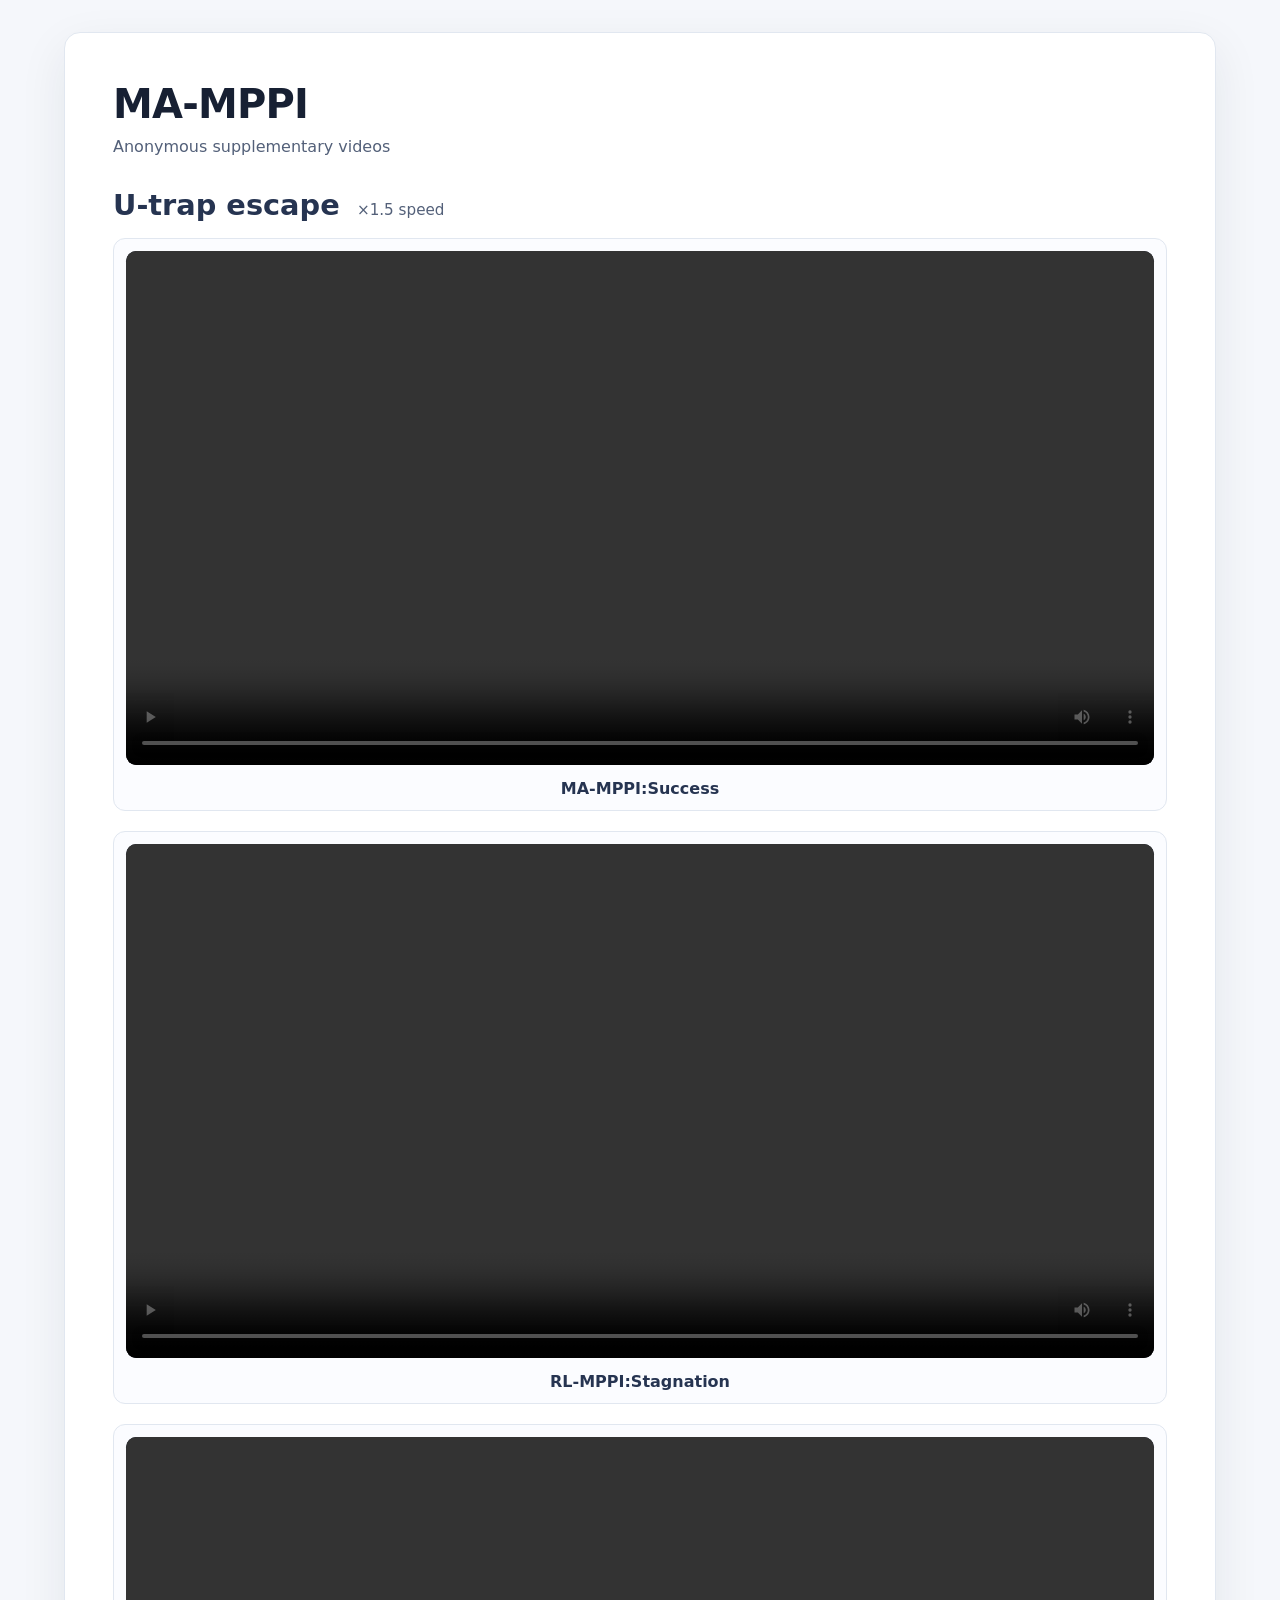
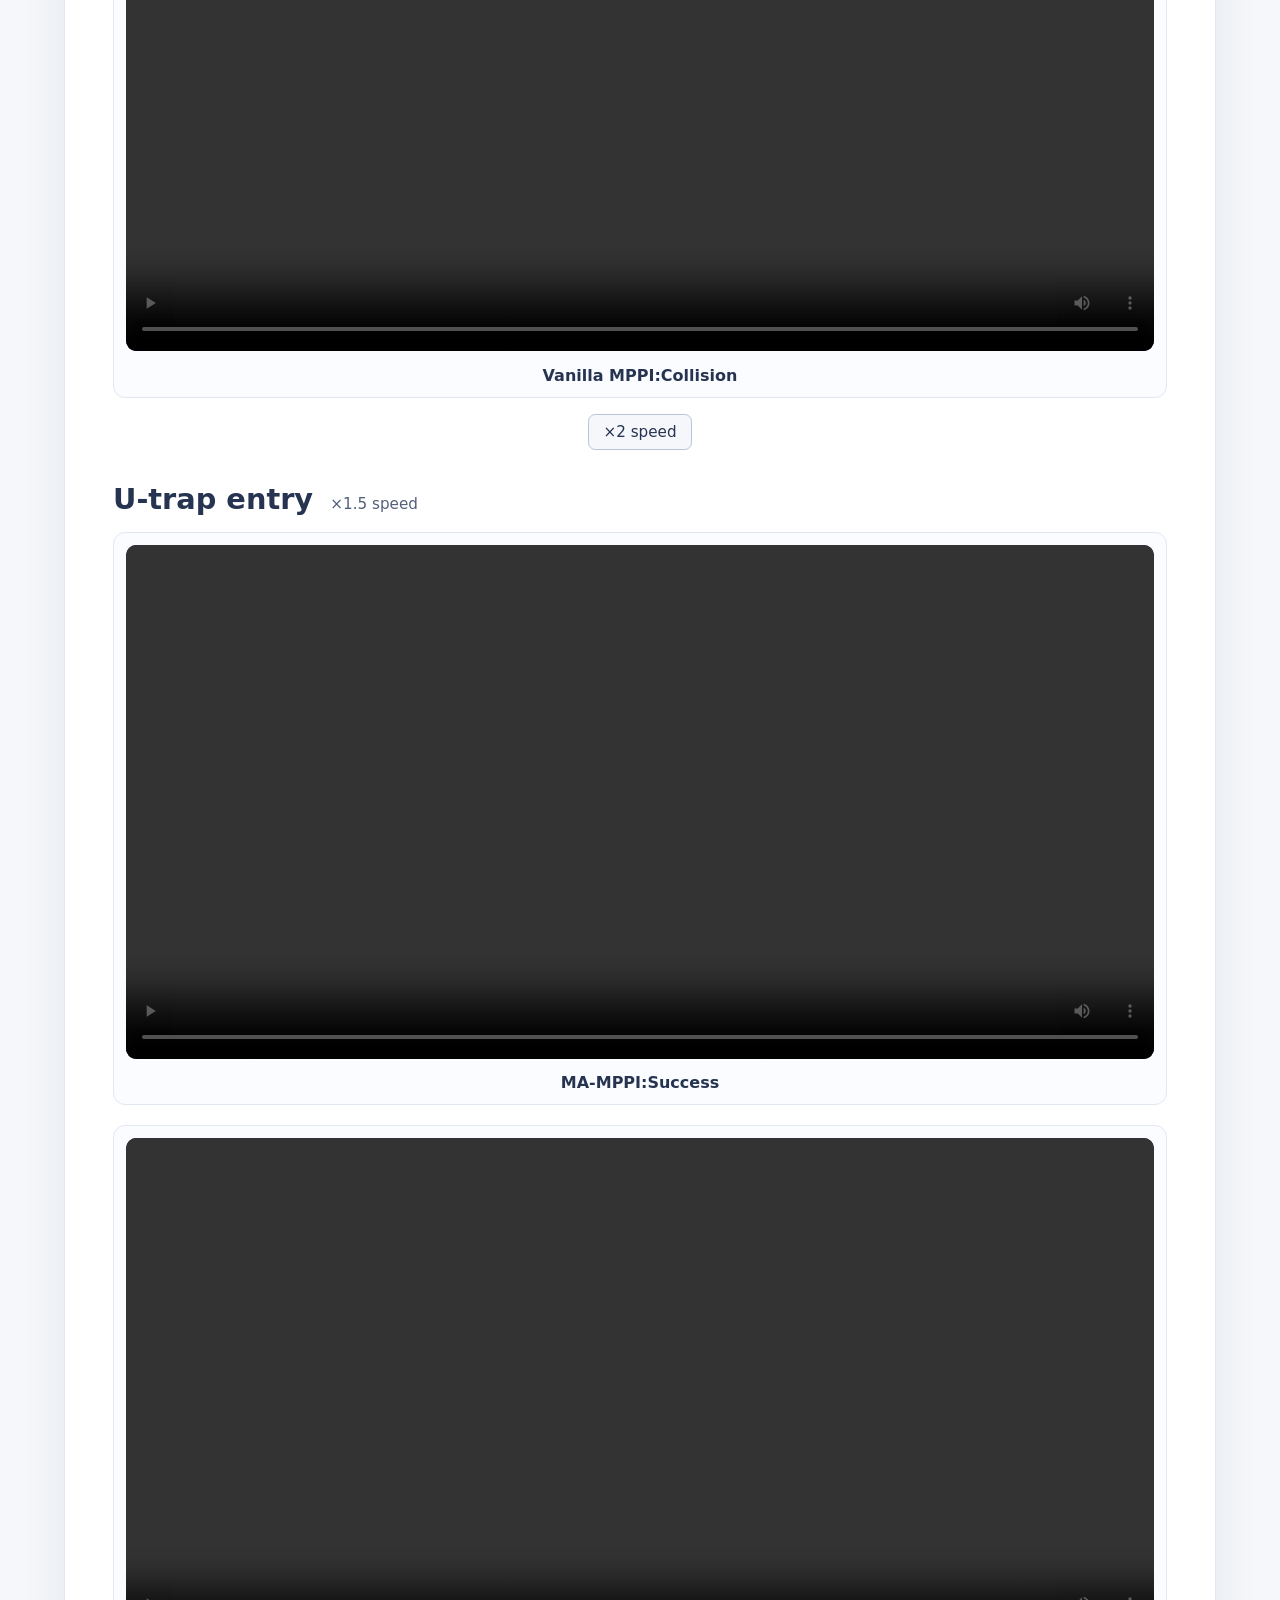
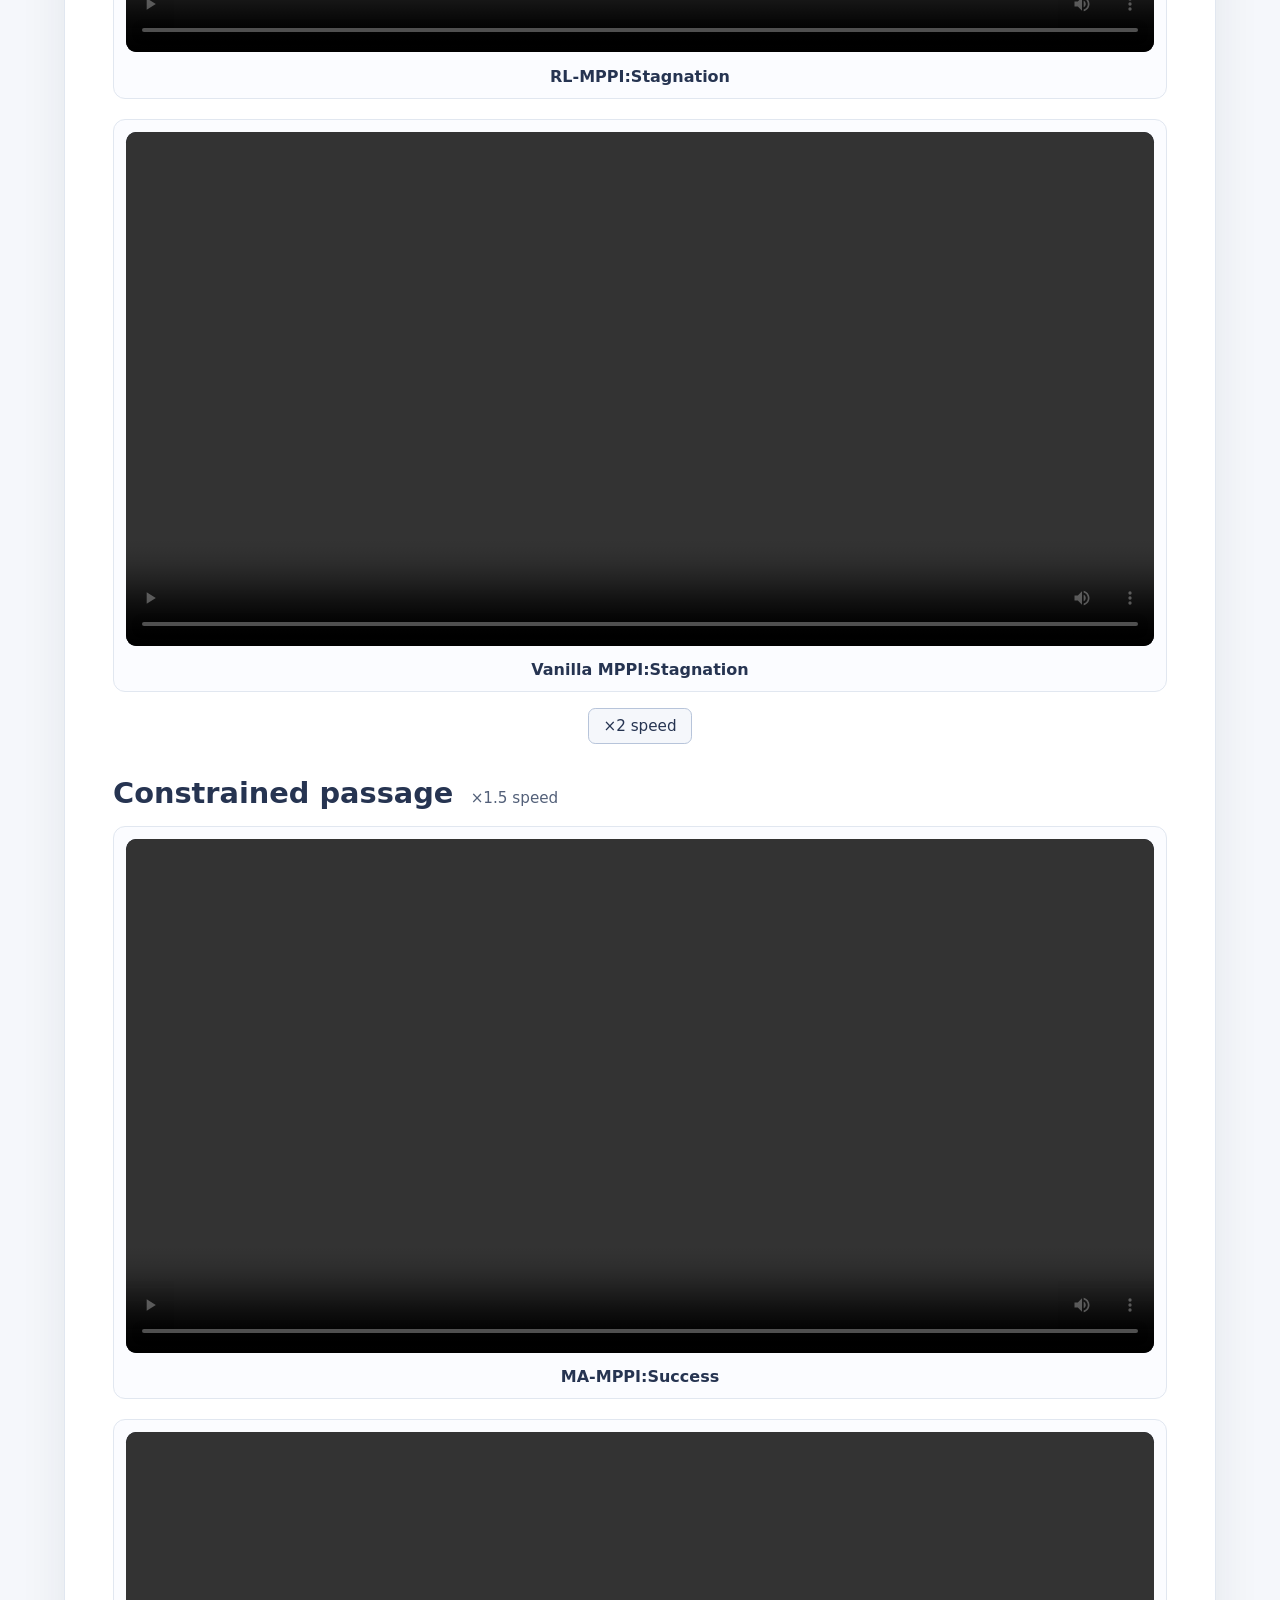
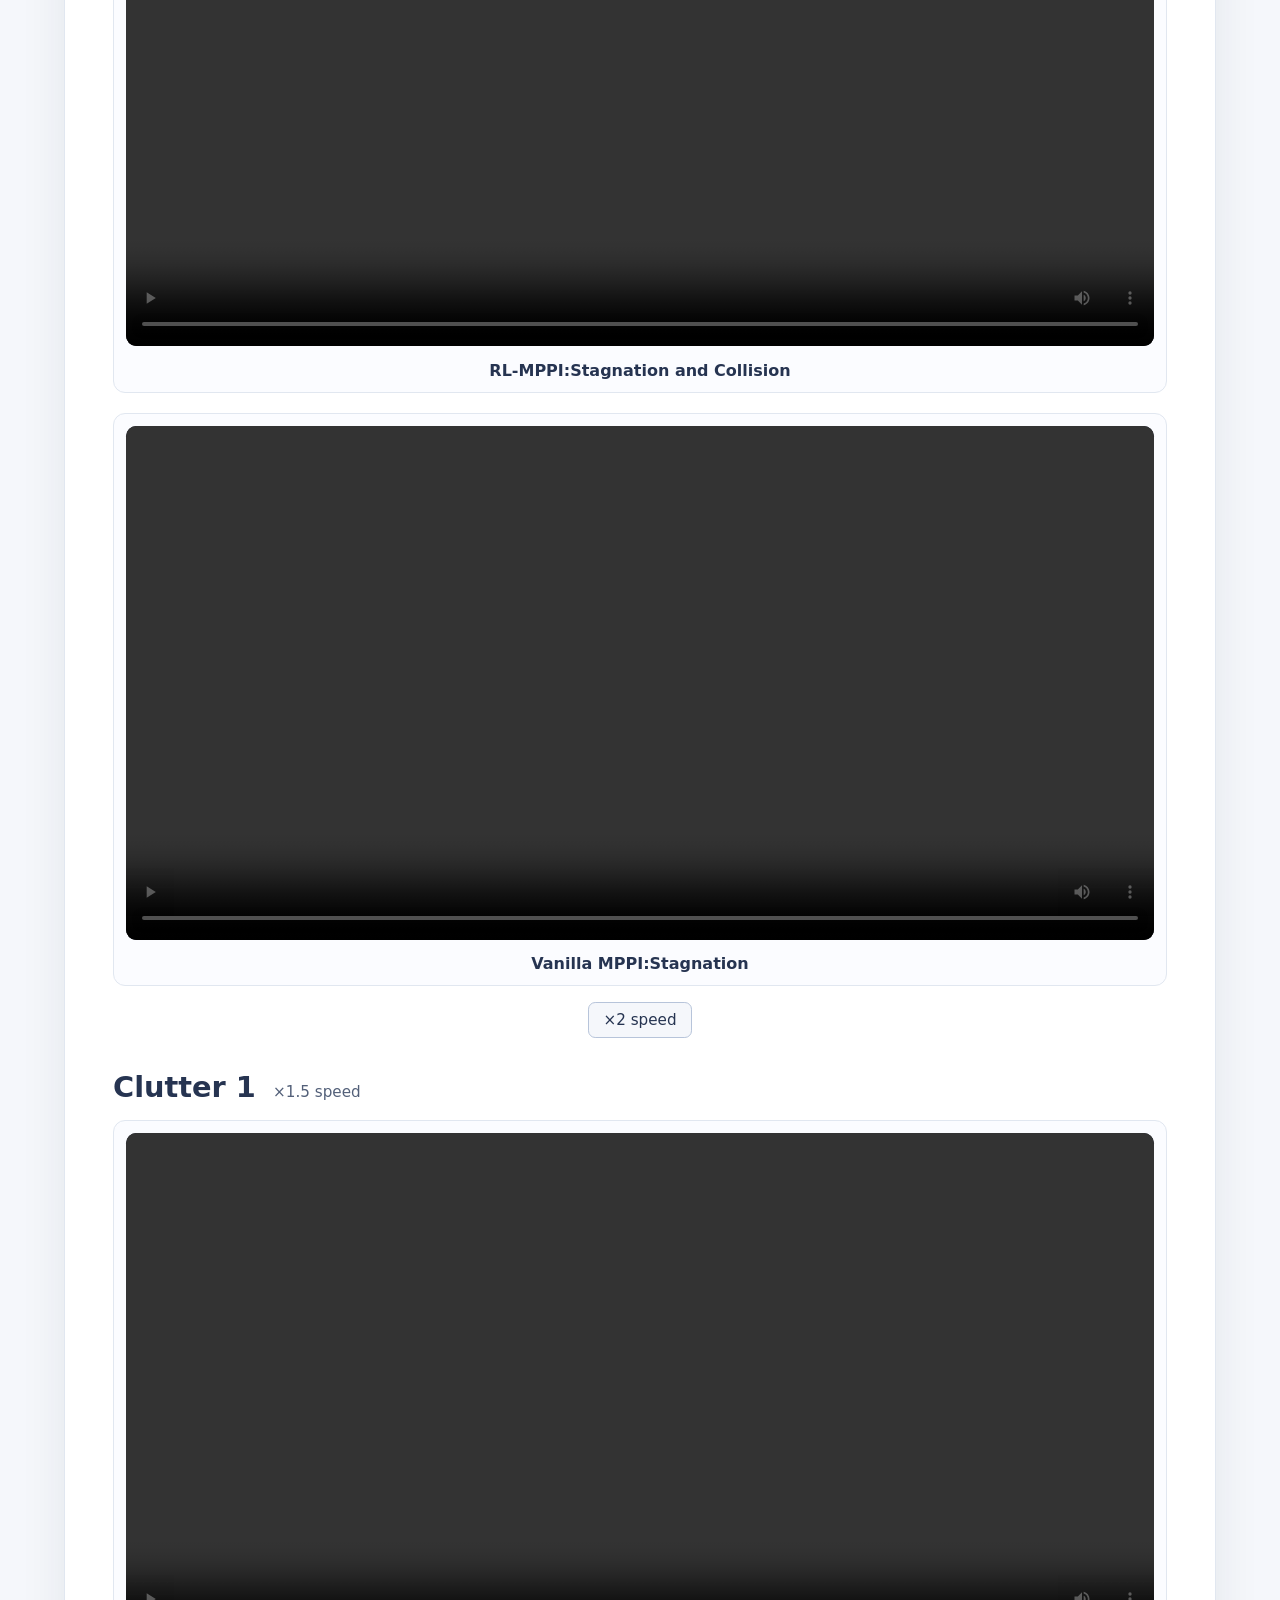
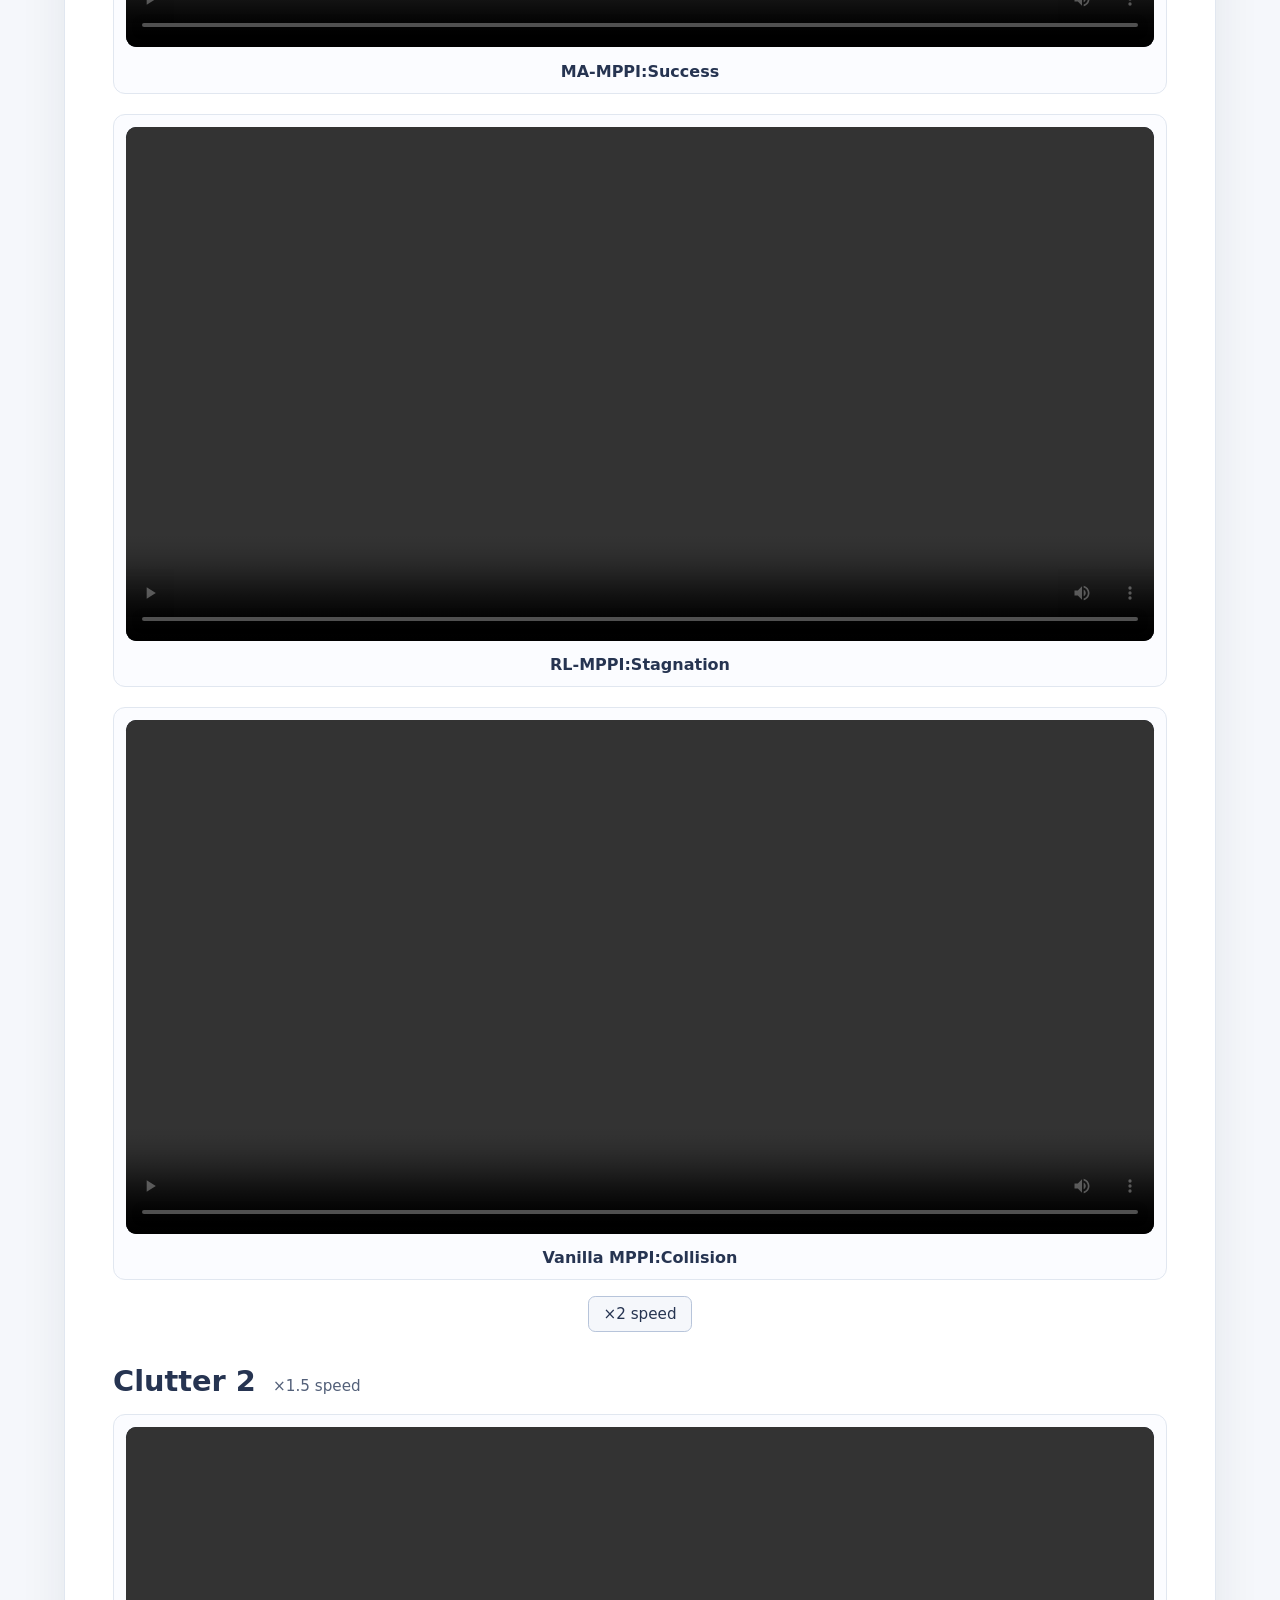
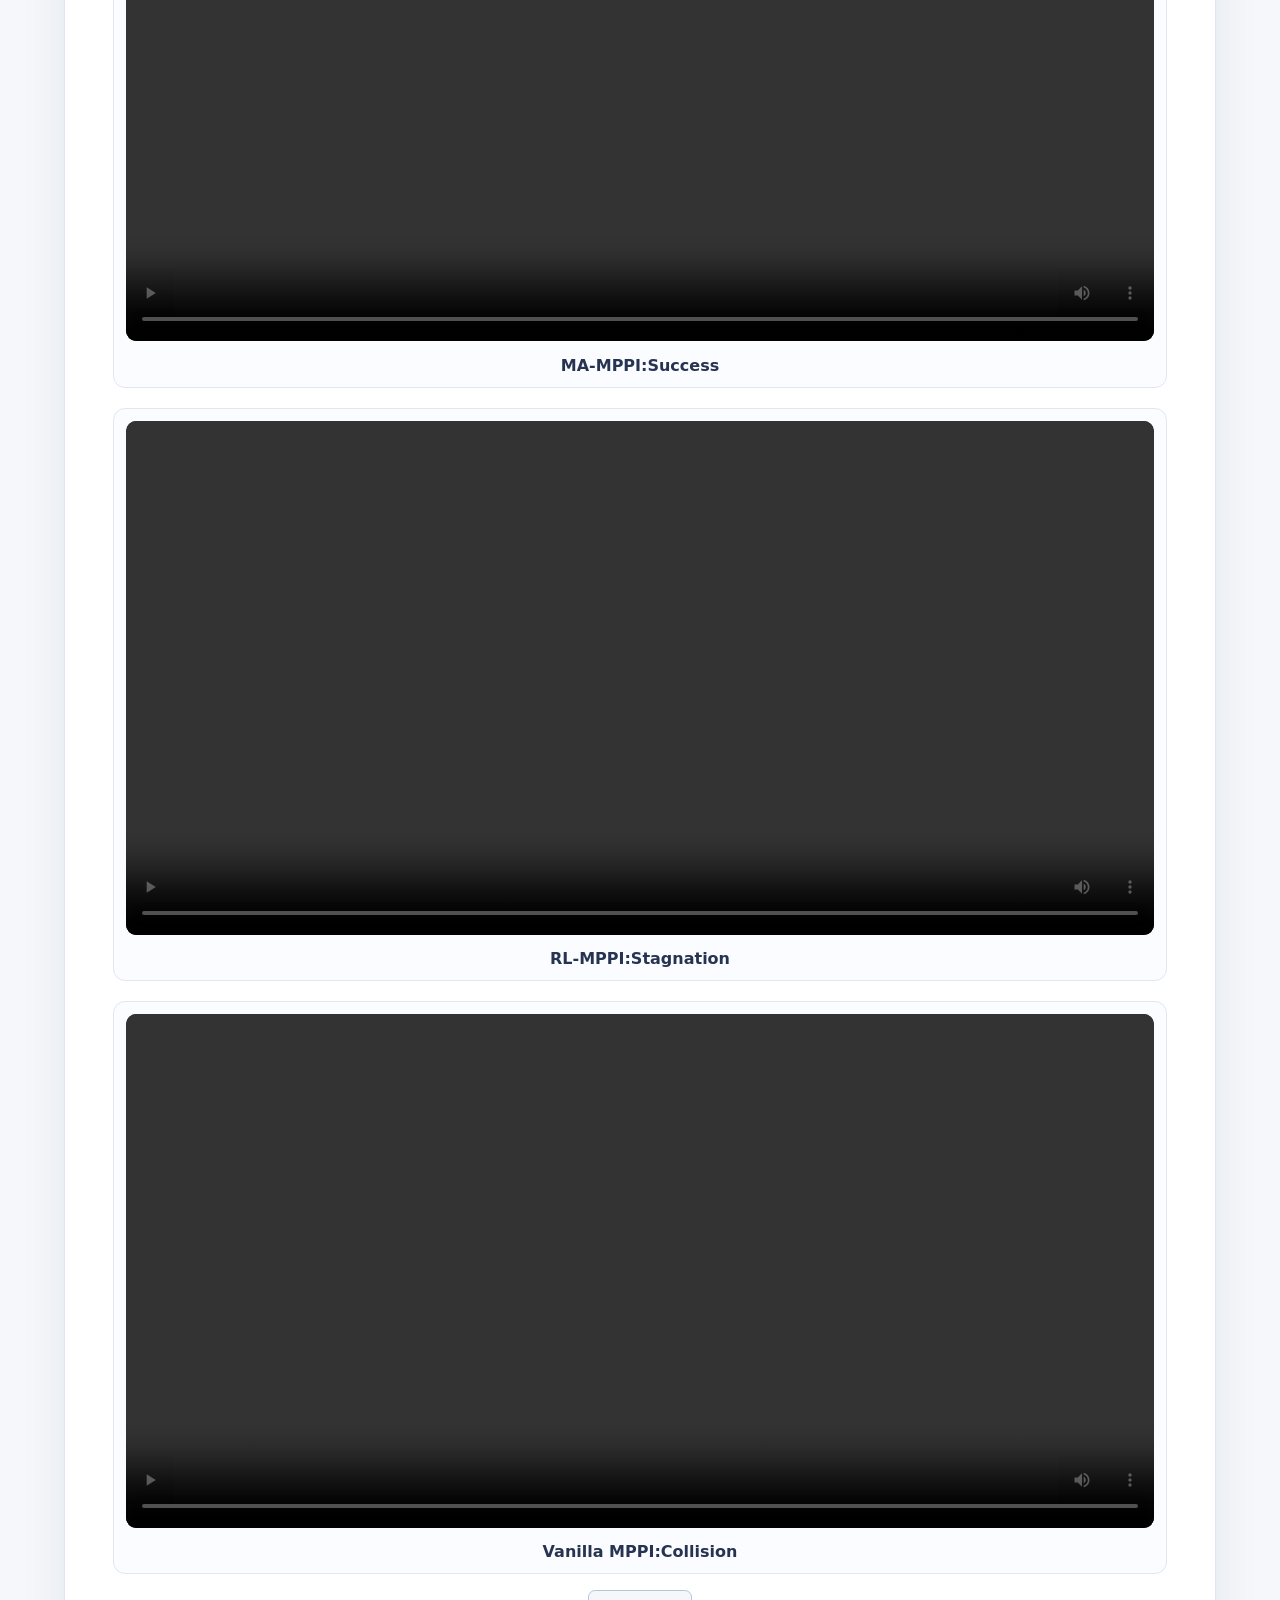
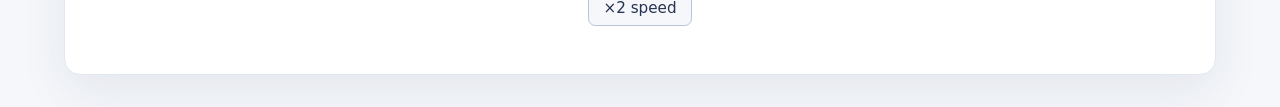
==== index.html @ 43ab1a3a "Update index.html" ====
<!doctype html>
<html lang="en">
<head>
  <meta charset="utf-8">
  <meta name="viewport" content="width=device-width, initial-scale=1">
  <meta name="referrer" content="no-referrer">
  <meta name="robots" content="noindex, nofollow, noarchive">
  <meta name="description" content="supplementary video for MA-MPPI.">
  <title>MA-MPPI: Myopia-Aware MPPI with Adaptive Learned Behavior</title>
  <style>
    :root {
      color-scheme: light;
      font-family: system-ui, -apple-system, BlinkMacSystemFont, "Segoe UI", sans-serif;
      background: #f5f7fb;
      color: #172033;
    }

    body {
      margin: 0;
      min-height: 100vh;
      display: grid;
      place-items: center;
      padding: 2rem;
      box-sizing: border-box;
    }

    main {
      width: min(100%, 72rem);
      padding: clamp(1.25rem, 4vw, 3rem);
      box-sizing: border-box;
      background: #fff;
      border: 1px solid #e1e7f0;
      border-radius: 1rem;
      box-shadow: 0 1rem 3rem rgb(23 32 51 / 8%);
    }

    h1 {
      margin: 0;
      font-size: clamp(1.75rem, 4vw, 2.5rem);
      letter-spacing: -0.02em;
    }

    p {
      margin: 0.6rem 0 1.5rem;
      color: #536079;
    }

    .group {
      margin-top: 2rem;
    }

    .group h2 {
      margin: 0 0 1rem;
      font-size: 1.8rem;
      color: #263451;
    }

    .speed-note {
      margin-left: 0.45rem;
      font-size: 0.95rem;
      font-weight: 500;
      color: #536079;
      white-space: nowrap;
    }

    .videos {
      display: flex;
      flex-direction: column;
      gap: 1.25rem;
    }

    figure {
      margin: 0;
      padding: 0.75rem;
      border: 1px solid #e1e7f0;
      border-radius: 0.75rem;
      background: #fbfcff;
    }

    figcaption {
      margin: 0.9rem 0 0;
      color: #263451;
      font-weight: 600;
      text-align: center;
    }

    .speed-button {
      display: block;
      margin: 1rem auto 0;
      padding: 0.5rem 0.9rem;
      border: 1px solid #b7c4da;
      border-radius: 0.45rem;
      background: #f5f7fb;
      color: #263451;
      font: inherit;
      font-size: 0.95rem;
      cursor: pointer;
    }

    .speed-button:hover,
    .speed-button:focus-visible {
      background: #e8eef8;
    }

    video {
      display: block;
      width: 100%;
      height: auto;
      background: #0b1020;
      border-radius: 0.65rem;
    }
  </style>
</head>
<body>
  <main>
    <h1>MA-MPPI</h1>
    <p>Anonymous supplementary videos</p>

    <section class="group" aria-labelledby="utrap-escape-title">
      <h2 id="utrap-escape-title">U-trap escape <span class="speed-note">×1.5 speed</span></h2>
      <div class="videos">
        <figure>
          <video controls preload="metadata">
            <source src="HUIMA.mp4" type="video/mp4">
            Your browser does not support video playback.
          </video>
          <figcaption>MA-MPPI:Success</figcaption>
        </figure>
        <figure>
          <video controls preload="metadata">
            <source src="HUIRL.mp4" type="video/mp4">
            Your browser does not support video playback.
          </video>
          <figcaption>RL-MPPI:Stagnation</figcaption>
        </figure>
        <figure>
          <video controls preload="metadata">
            <source src="HUIVA.mp4" type="video/mp4">
            Your browser does not support video playback.
          </video>
          <figcaption>Vanilla MPPI:Collision</figcaption>
        </figure>
      </div>
      <button class="speed-button" type="button" data-rate="2">×2 speed</button>
    </section>

    <section class="group" aria-labelledby="utrap-entry-title">
      <h2 id="utrap-entry-title">U-trap entry <span class="speed-note">×1.5 speed</span></h2>
      <div class="videos">
        <figure>
          <video controls preload="metadata">
            <source src="HUOMA.mp4" type="video/mp4">
            Your browser does not support video playback.
          </video>
          <figcaption>MA-MPPI:Success</figcaption>
        </figure>
        <figure>
          <video controls preload="metadata">
            <source src="HUORL.mp4" type="video/mp4">
            Your browser does not support video playback.
          </video>
          <figcaption>RL-MPPI:Stagnation</figcaption>
        </figure>
        <figure>
          <video controls preload="metadata">
            <source src="HUOVA.mp4" type="video/mp4">
            Your browser does not support video playback.
          </video>
          <figcaption>Vanilla MPPI:Stagnation</figcaption>
        </figure>
      </div>
      <button class="speed-button" type="button" data-rate="2">×2 speed</button>
    </section>

    <section class="group" aria-labelledby="passage-title">
      <h2 id="passage-title">Constrained passage <span class="speed-note">×1.5 speed</span></h2>
      <div class="videos">
        <figure>
          <video controls preload="metadata">
            <source src="HPMA.mp4" type="video/mp4">
            Your browser does not support video playback.
          </video>
          <figcaption>MA-MPPI:Success</figcaption>
        </figure>
        <figure>
          <video controls preload="metadata">
            <source src="HPRL.mp4" type="video/mp4">
            Your browser does not support video playback.
          </video>
          <figcaption>RL-MPPI:Stagnation and Collision</figcaption>
        </figure>
        <figure>
          <video controls preload="metadata">
            <source src="HPVA.mp4" type="video/mp4">
            Your browser does not support video playback.
          </video>
          <figcaption>Vanilla MPPI:Stagnation</figcaption>
        </figure>
      </div>
      <button class="speed-button" type="button" data-rate="2">×2 speed</button>
    </section>

    <section class="group" aria-labelledby="clutter1-title">
      <h2 id="clutter1-title">Clutter 1 <span class="speed-note">×1.5 speed</span></h2>
      <div class="videos">
        <figure>
          <video controls preload="metadata">
            <source src="video_1.mp4" type="video/mp4">
            Your browser does not support video playback.
          </video>
          <figcaption>MA-MPPI:Success</figcaption>
        </figure>
        <figure>
          <video controls preload="metadata">
            <source src="video_2.mp4" type="video/mp4">
            Your browser does not support video playback.
          </video>
          <figcaption>RL-MPPI:Stagnation</figcaption>
        </figure>
        <figure>
          <video controls preload="metadata">
            <source src="video_3.mp4" type="video/mp4">
            Your browser does not support video playback.
          </video>
          <figcaption>Vanilla MPPI:Collision</figcaption>
        </figure>
      </div>
      <button class="speed-button" type="button" data-rate="2">×2 speed</button>
    </section>

    <section class="group" aria-labelledby="clutter2-title">
      <h2 id="clutter2-title">Clutter 2 <span class="speed-note">×1.5 speed</span></h2>
      <div class="videos">
        <figure>
          <video controls preload="metadata">
            <source src="video_4.mp4" type="video/mp4">
            Your browser does not support video playback.
          </video>
          <figcaption>MA-MPPI:Success</figcaption>
        </figure>
        <figure>
          <video controls preload="metadata">
            <source src="video_5.mp4" type="video/mp4">
            Your browser does not support video playback.
          </video>
          <figcaption>RL-MPPI:Stagnation</figcaption>
        </figure>
        <figure>
          <video controls preload="metadata">
            <source src="video_6.mp4" type="video/mp4">
            Your browser does not support video playback.
          </video>
          <figcaption>Vanilla MPPI:Collision</figcaption>
        </figure>
      </div>
      <button class="speed-button" type="button" data-rate="2">×2 speed</button>
    </section>
  </main>
  <script>
    document.querySelectorAll('.speed-button').forEach((button) => {
      button.addEventListener('click', () => {
        const rate = Number(button.dataset.rate);
        const group = button.closest('.group');
        group.querySelectorAll('video').forEach((video) => {
          video.playbackRate = rate;
        });
      });
    });
  </script>
</body>
</html>
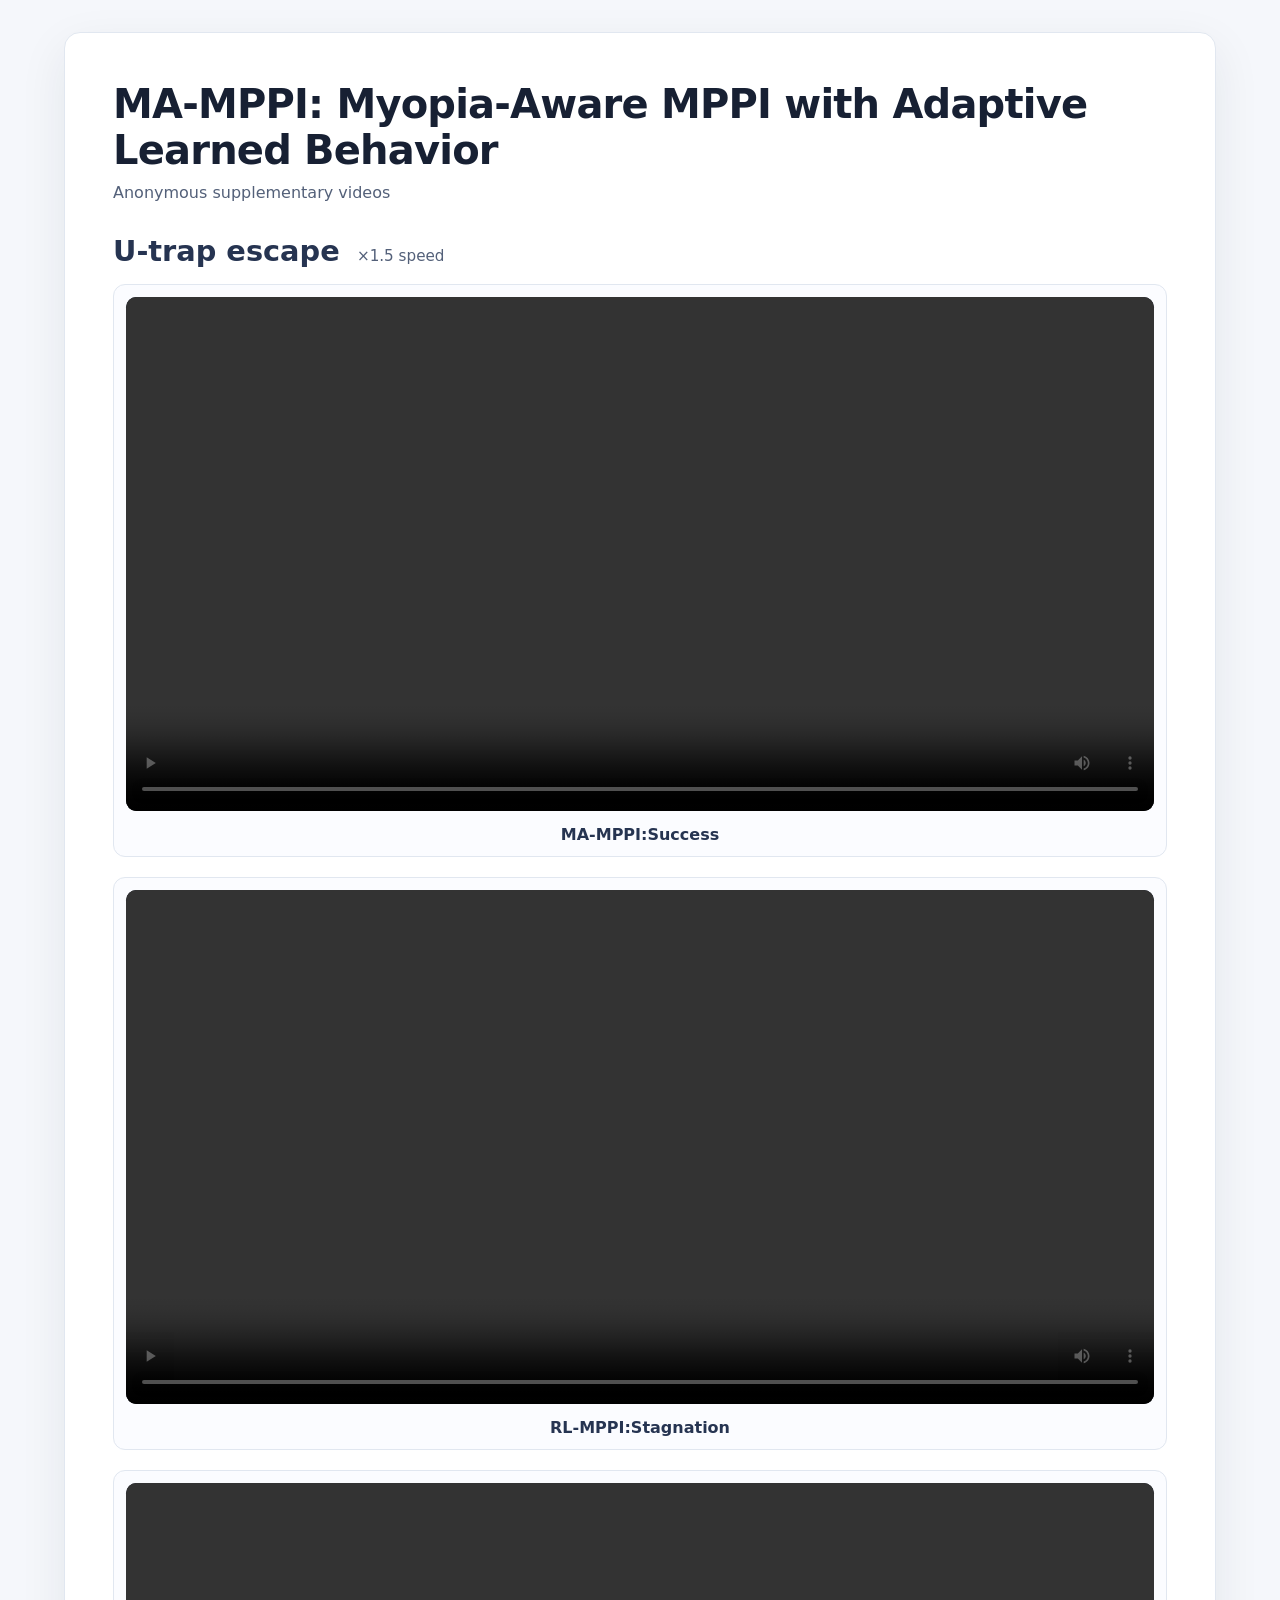
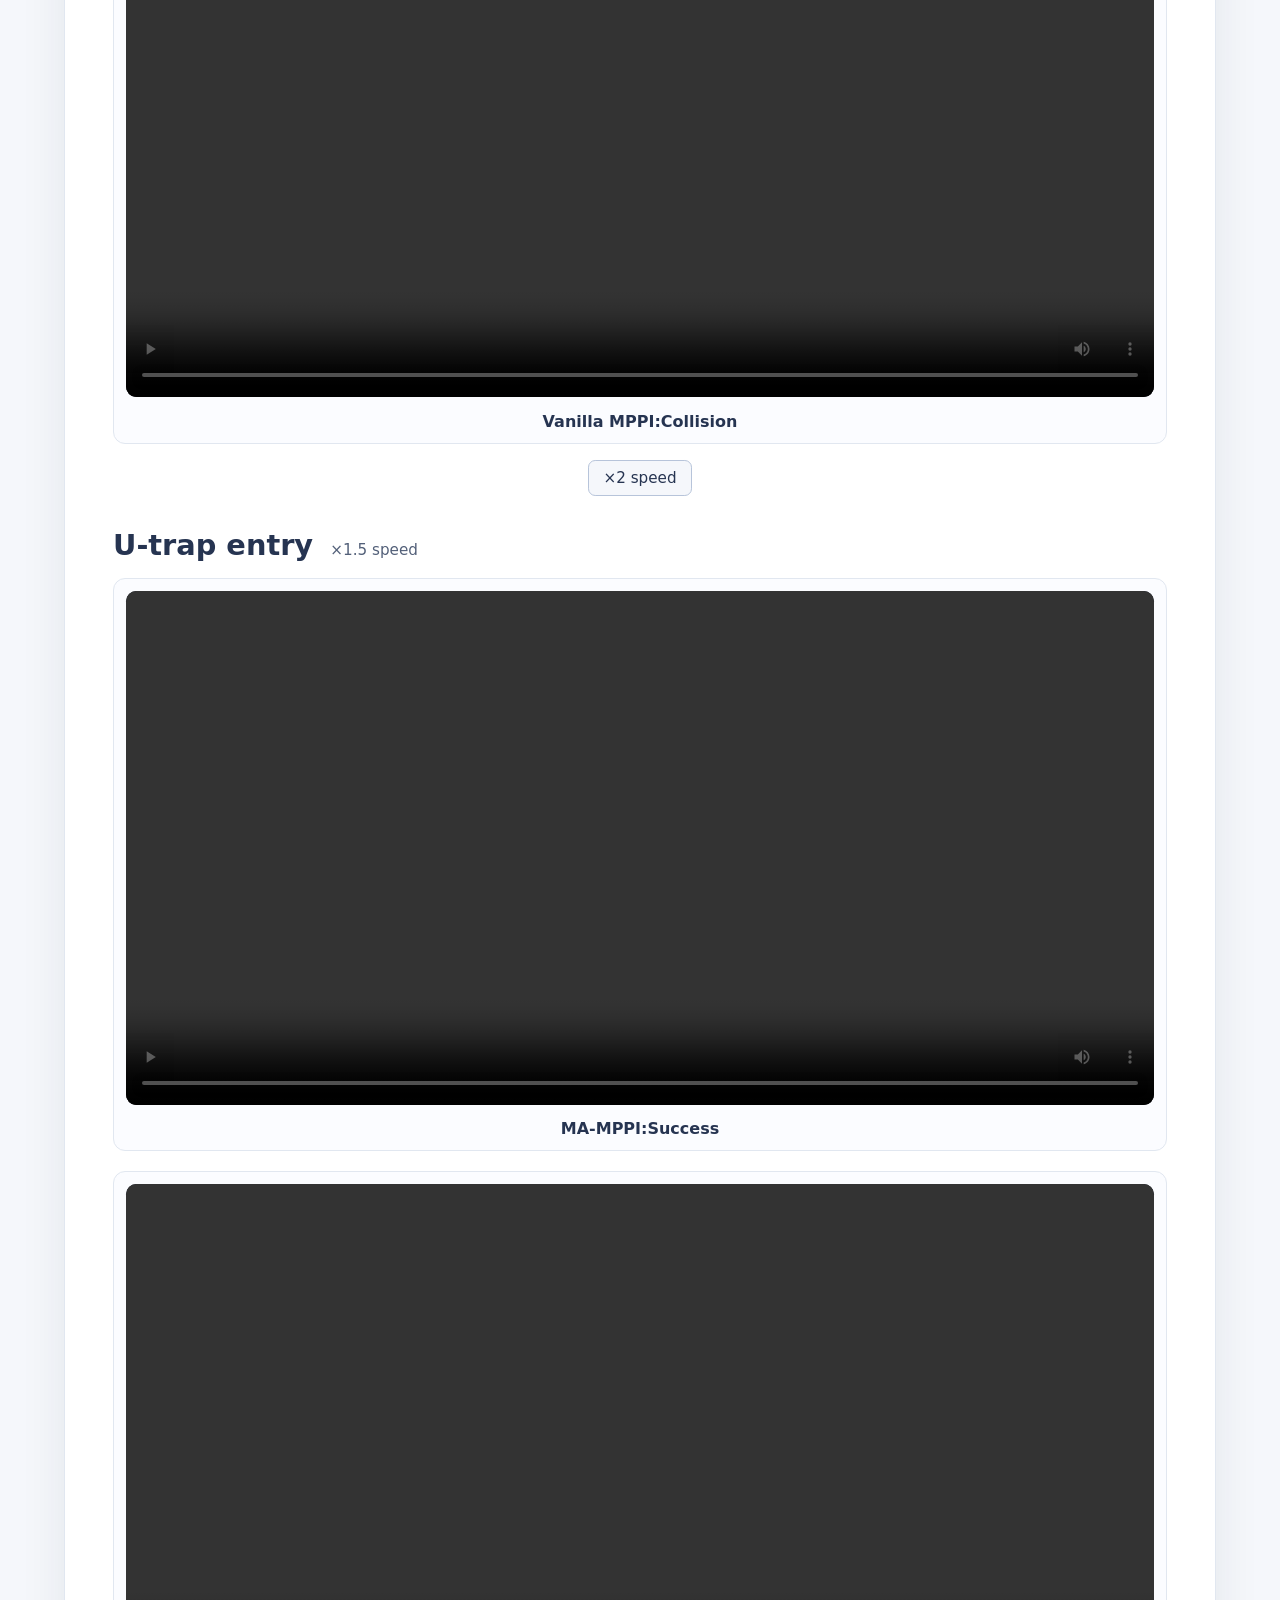
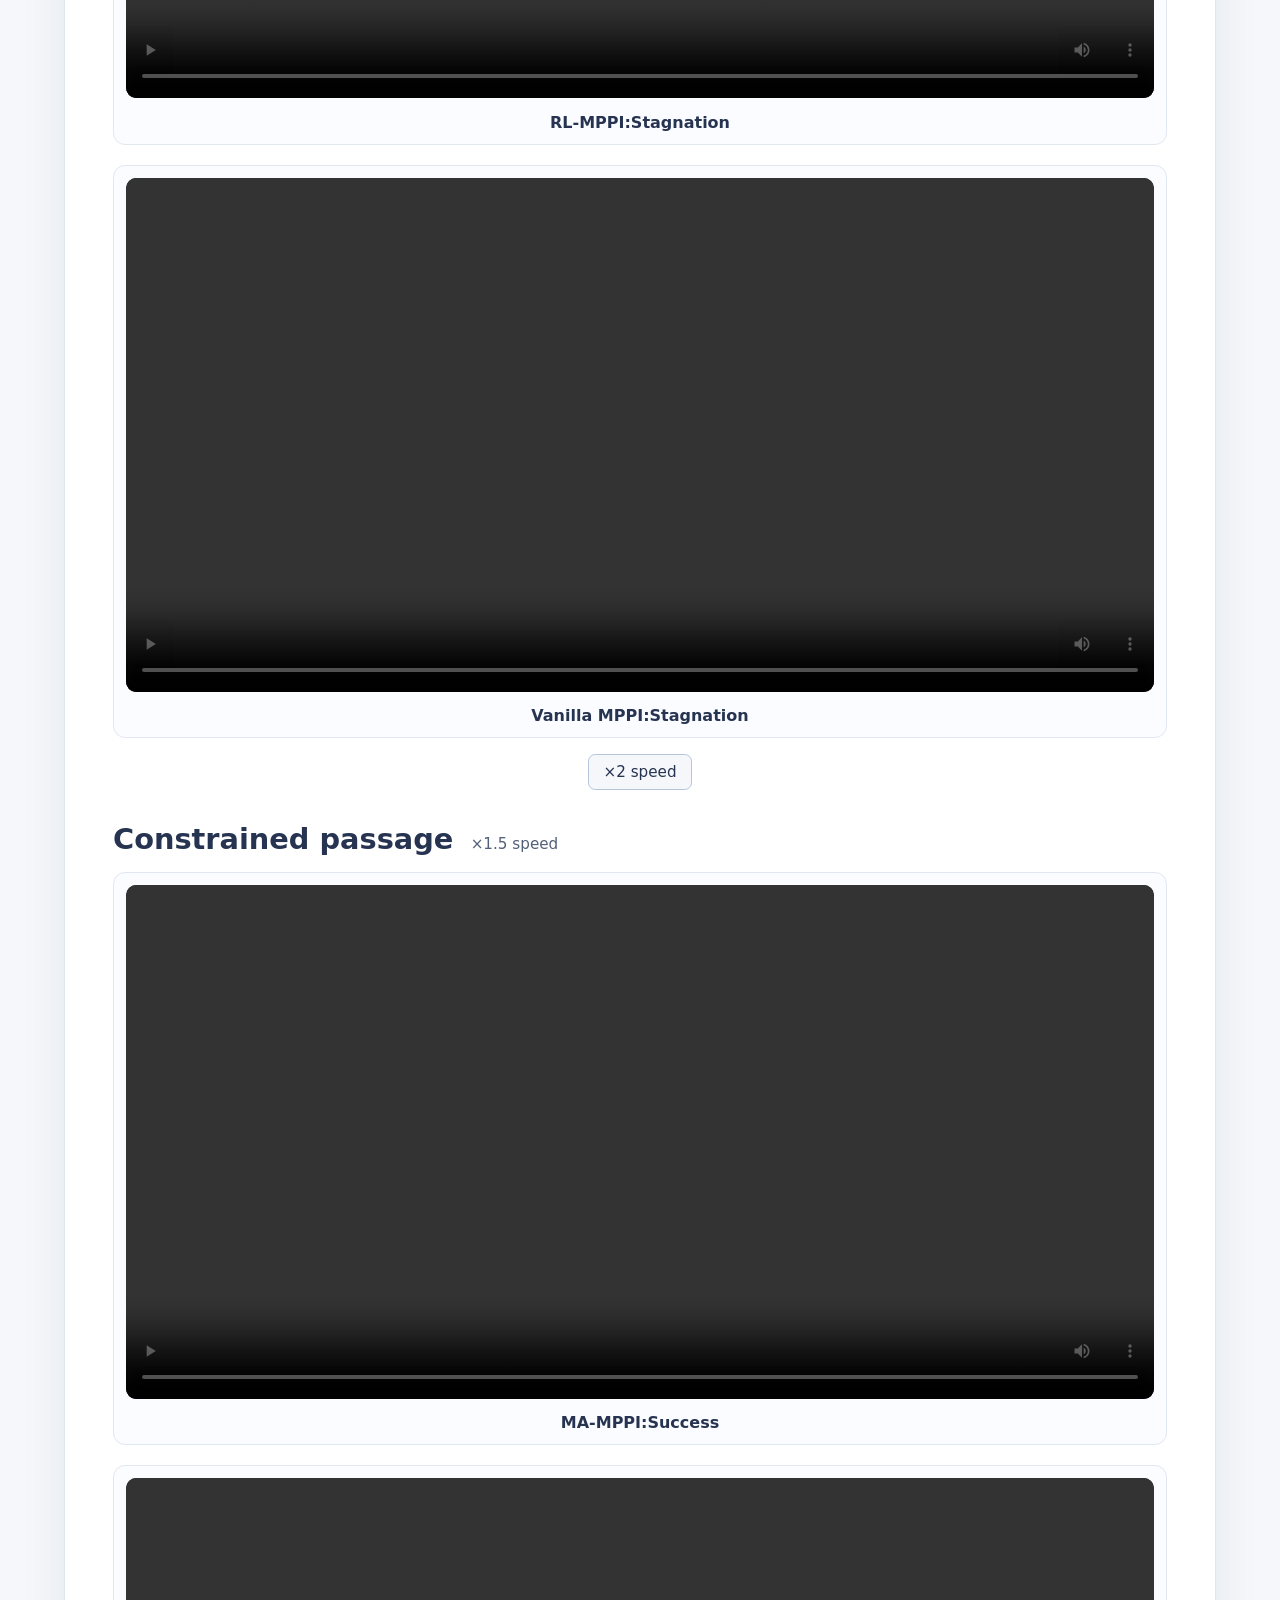
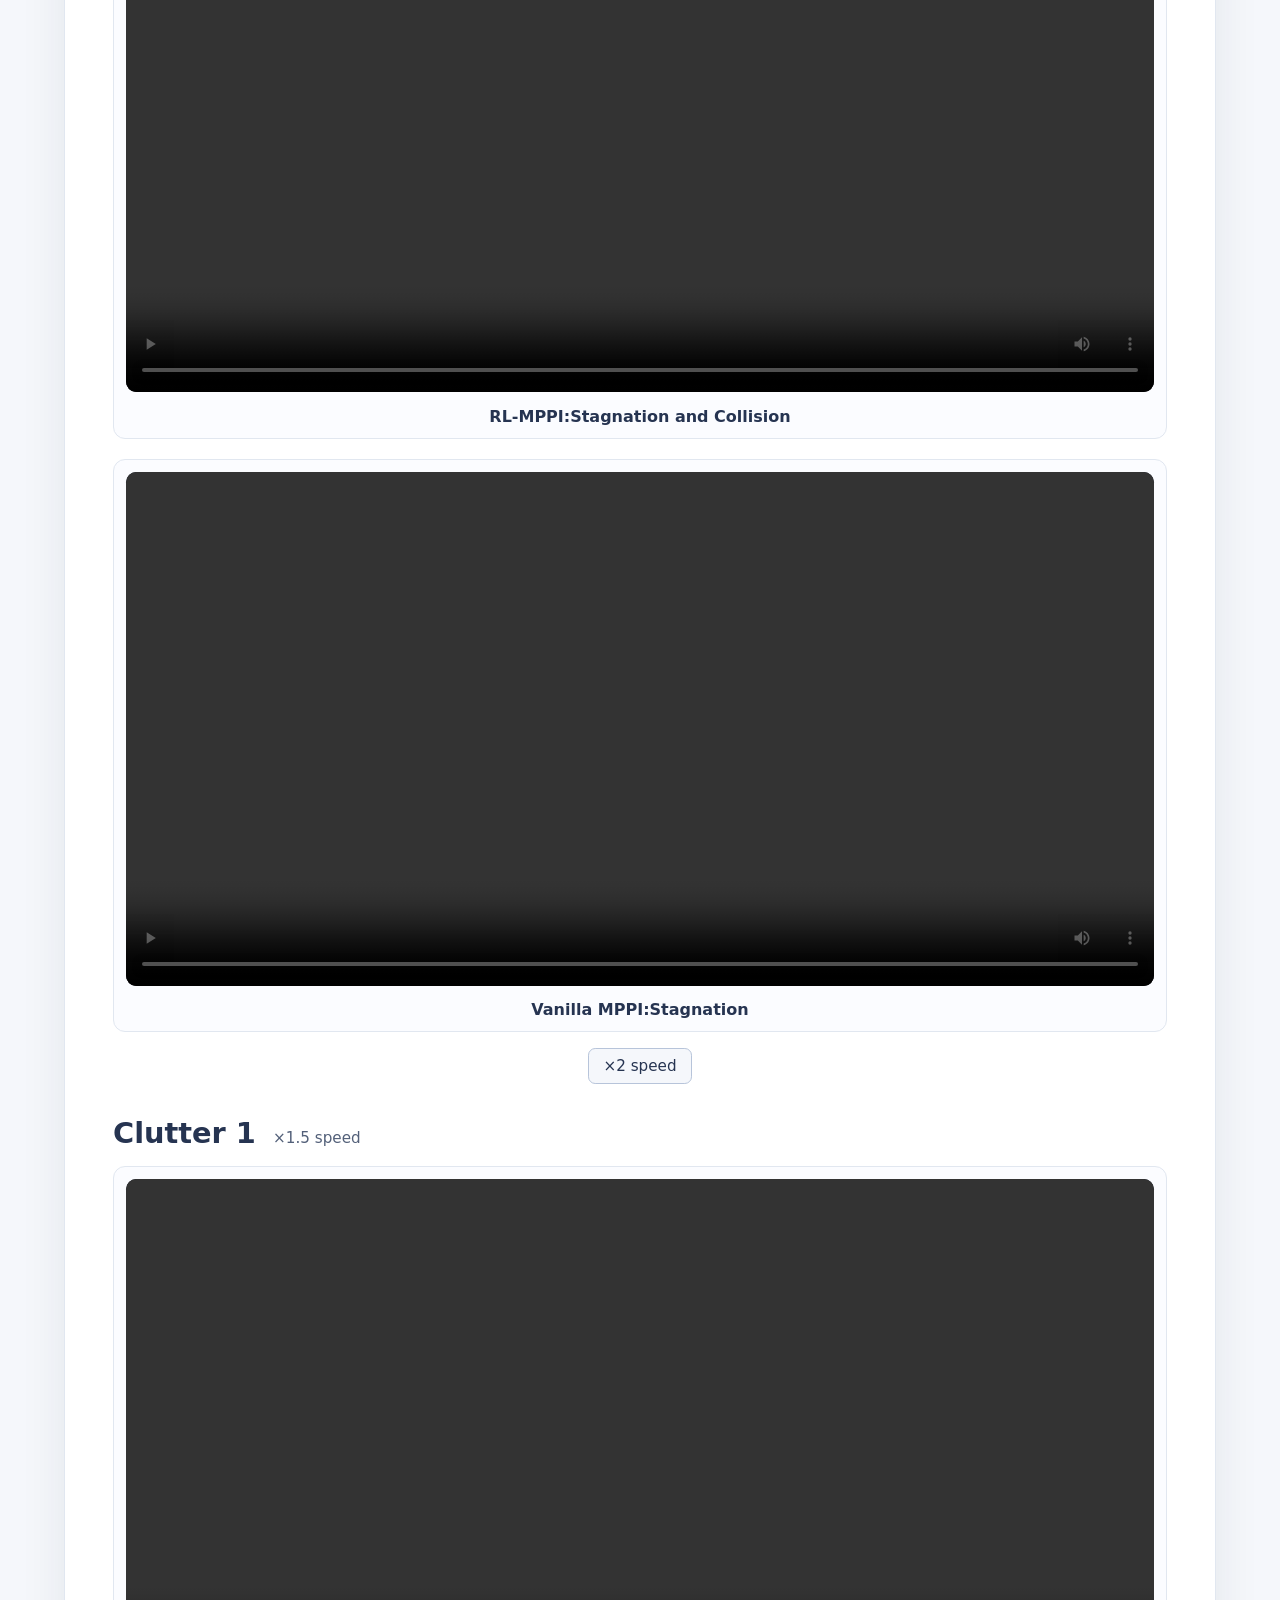
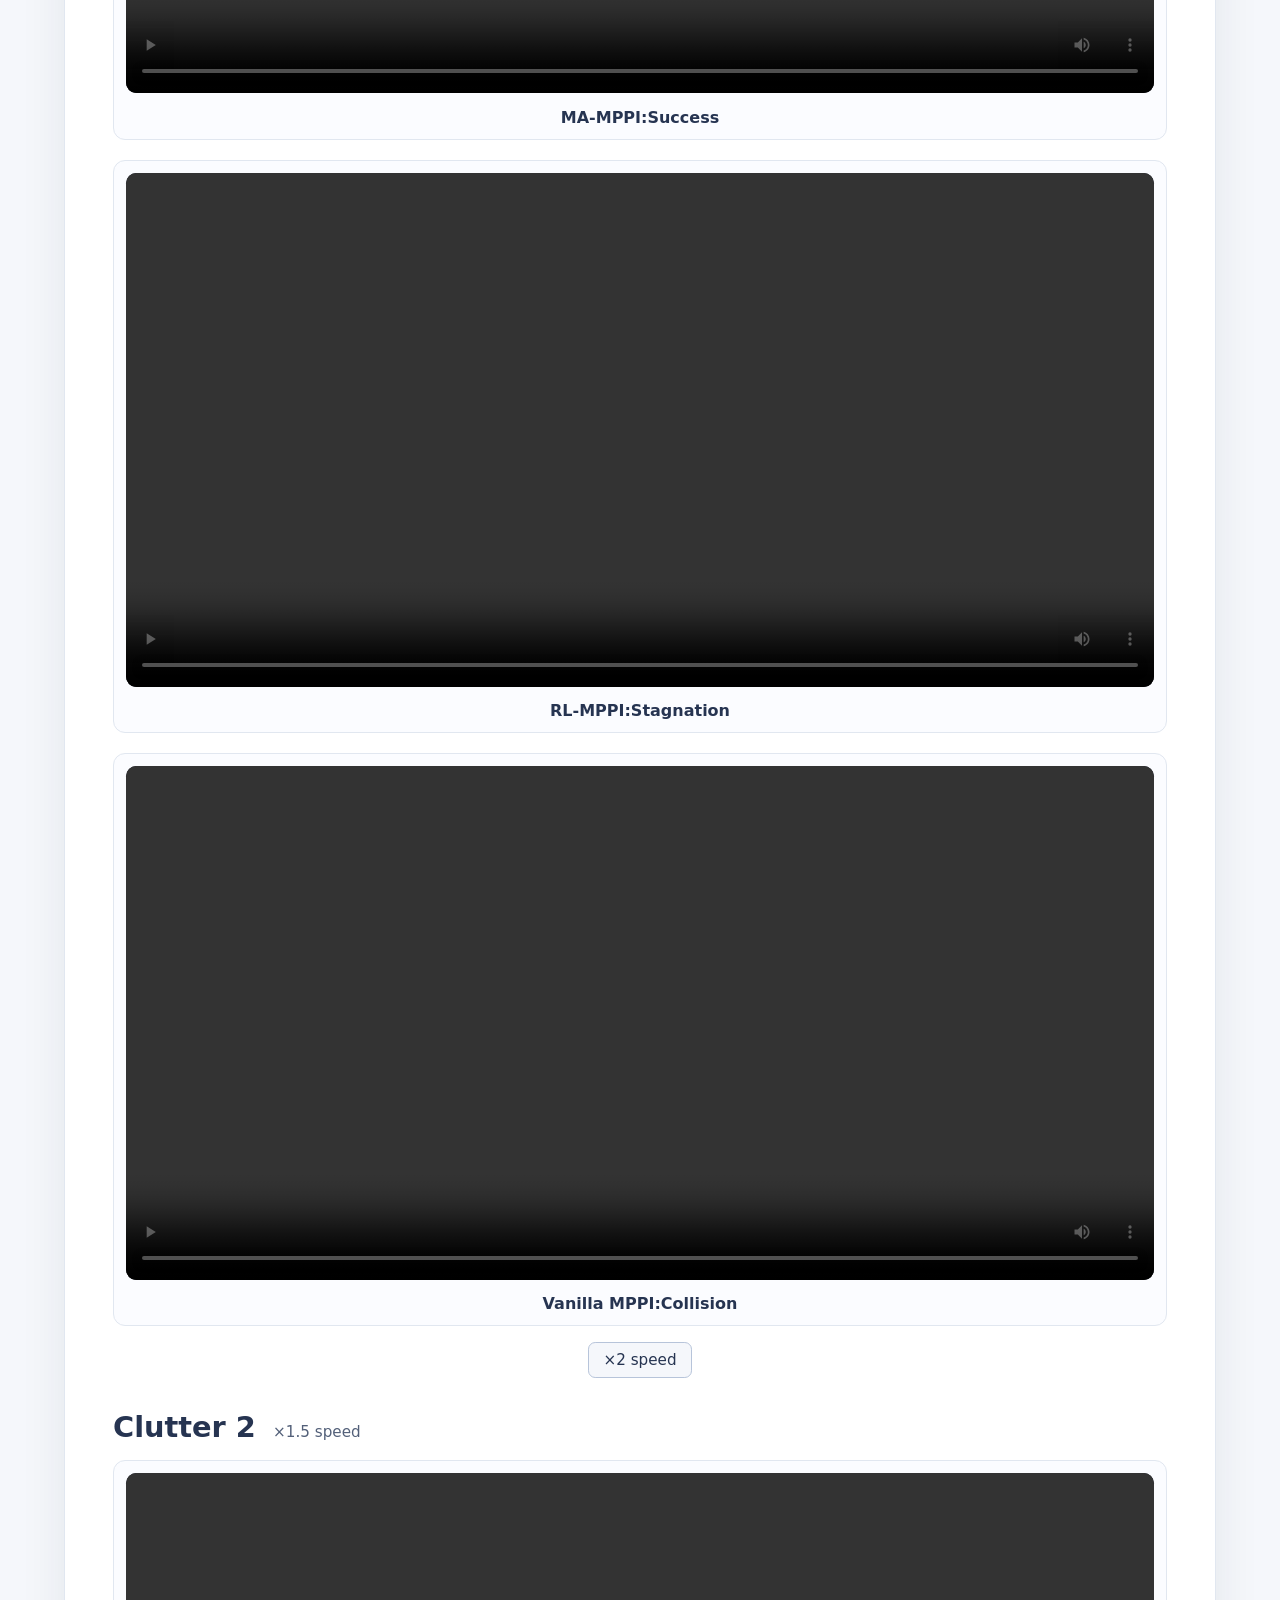
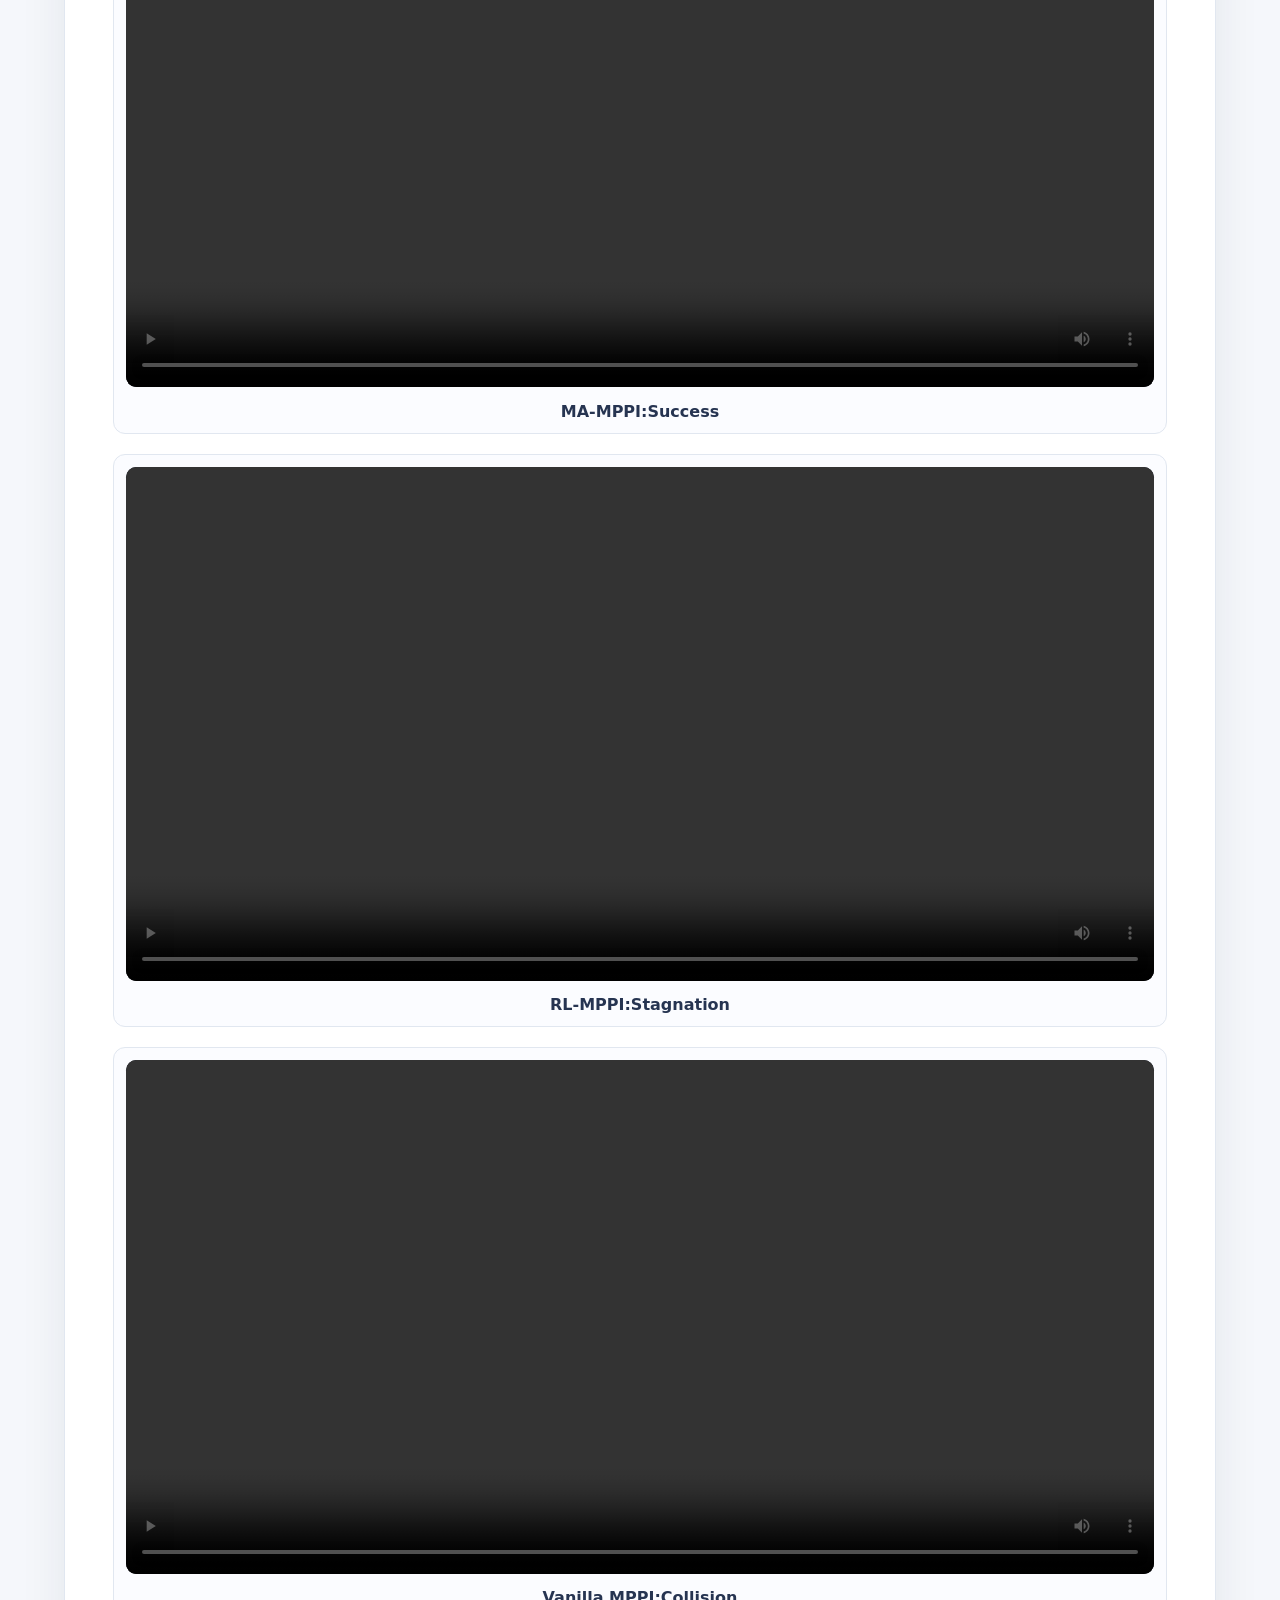
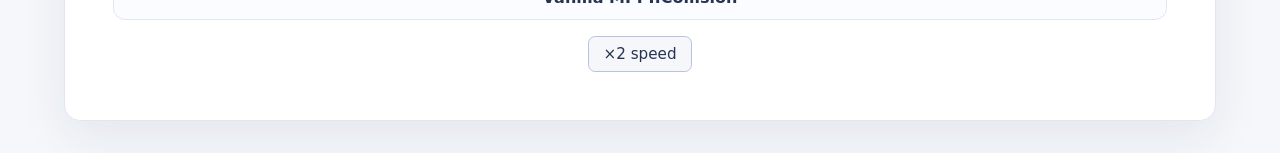
==== commit f9d8772b: "Update index.html" ====
--- a/index.html
+++ b/index.html
@@ -6,7 +6,7 @@
   <meta name="referrer" content="no-referrer">
   <meta name="robots" content="noindex, nofollow, noarchive">
   <meta name="description" content="supplementary video for MA-MPPI.">
-  <title>MA-MPPI: Myopia-Aware MPPI with Adaptive Learned Behavior</title>
+  <title> MA-MPPI: Myopia-Aware MPPI with Adaptive Learned Behavior </title>
   <style>
     :root {
       color-scheme: light;
@@ -113,7 +113,7 @@
 </head>
 <body>
   <main>
-    <h1>MA-MPPI</h1>
+    <h1>MA-MPPI: Myopia-Aware MPPI with Adaptive Learned Behavior</h1>
     <p>Anonymous supplementary videos</p>
 
     <section class="group" aria-labelledby="utrap-escape-title">
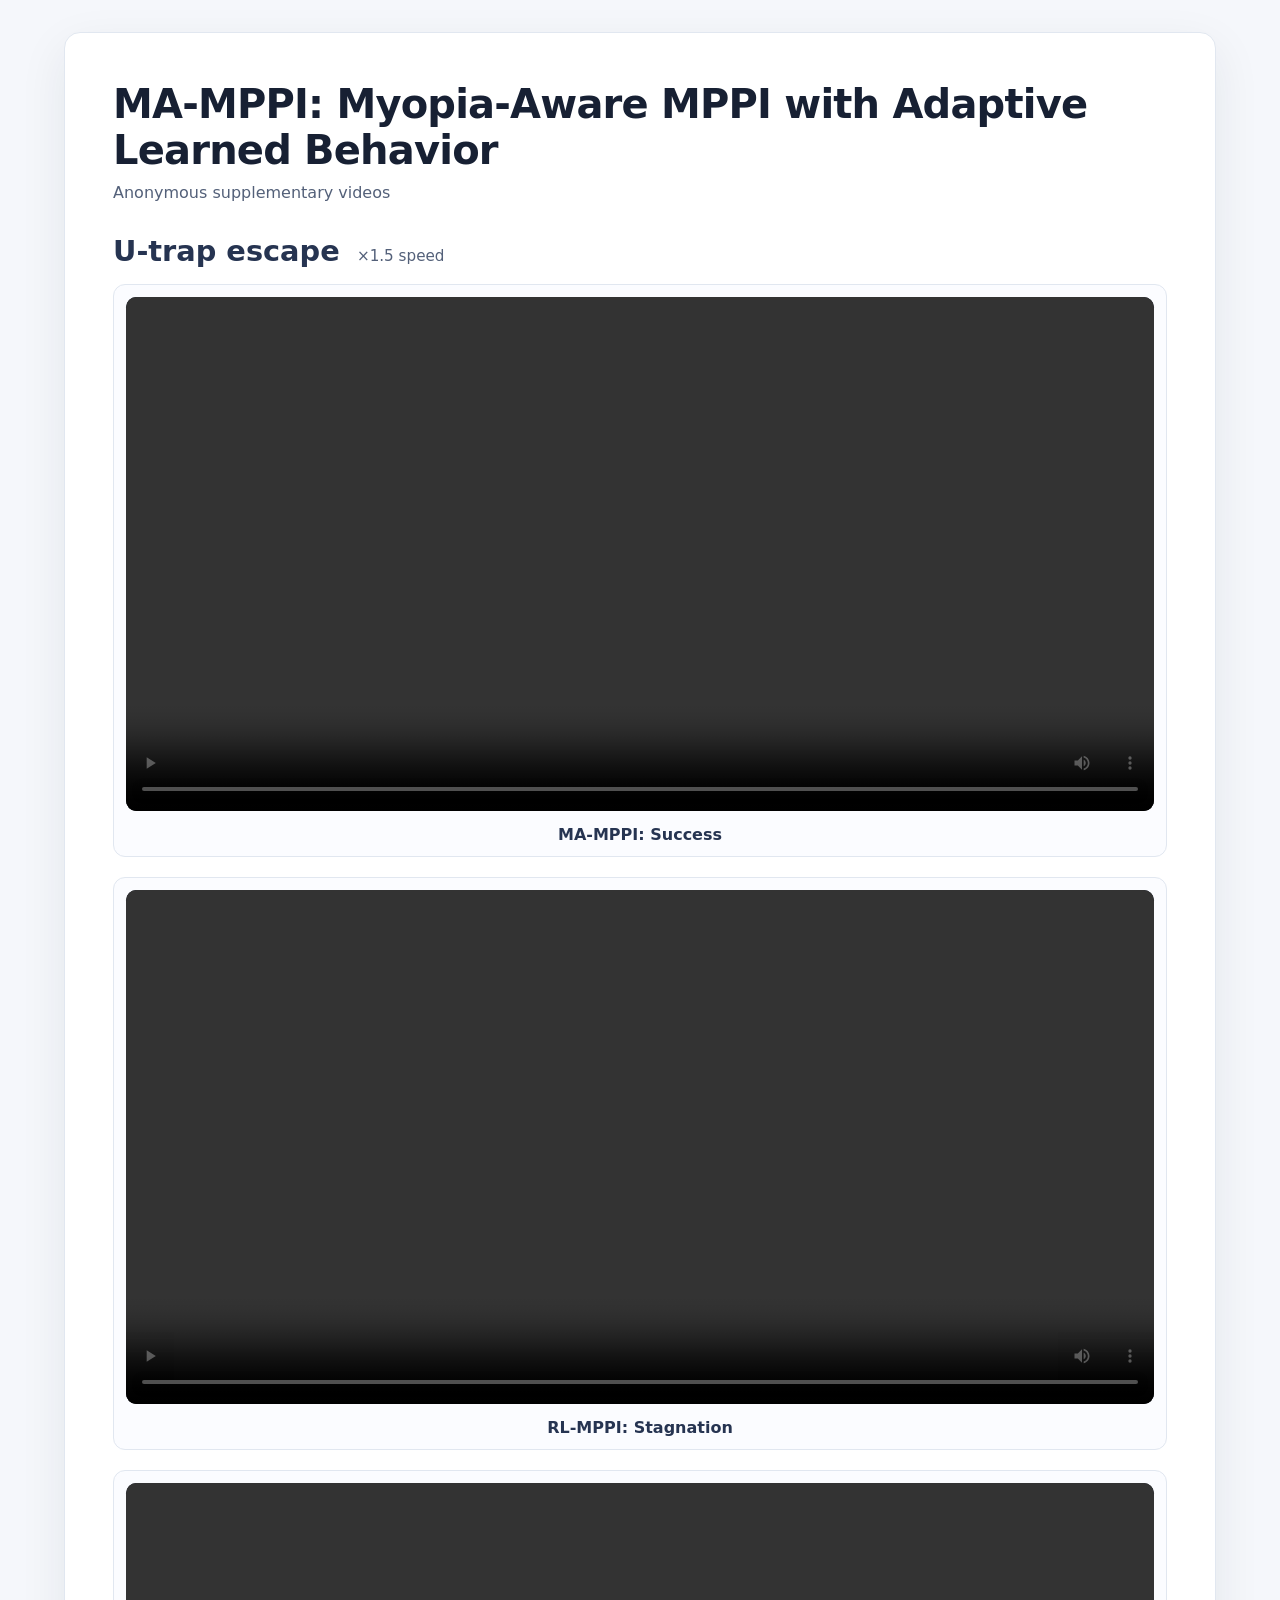
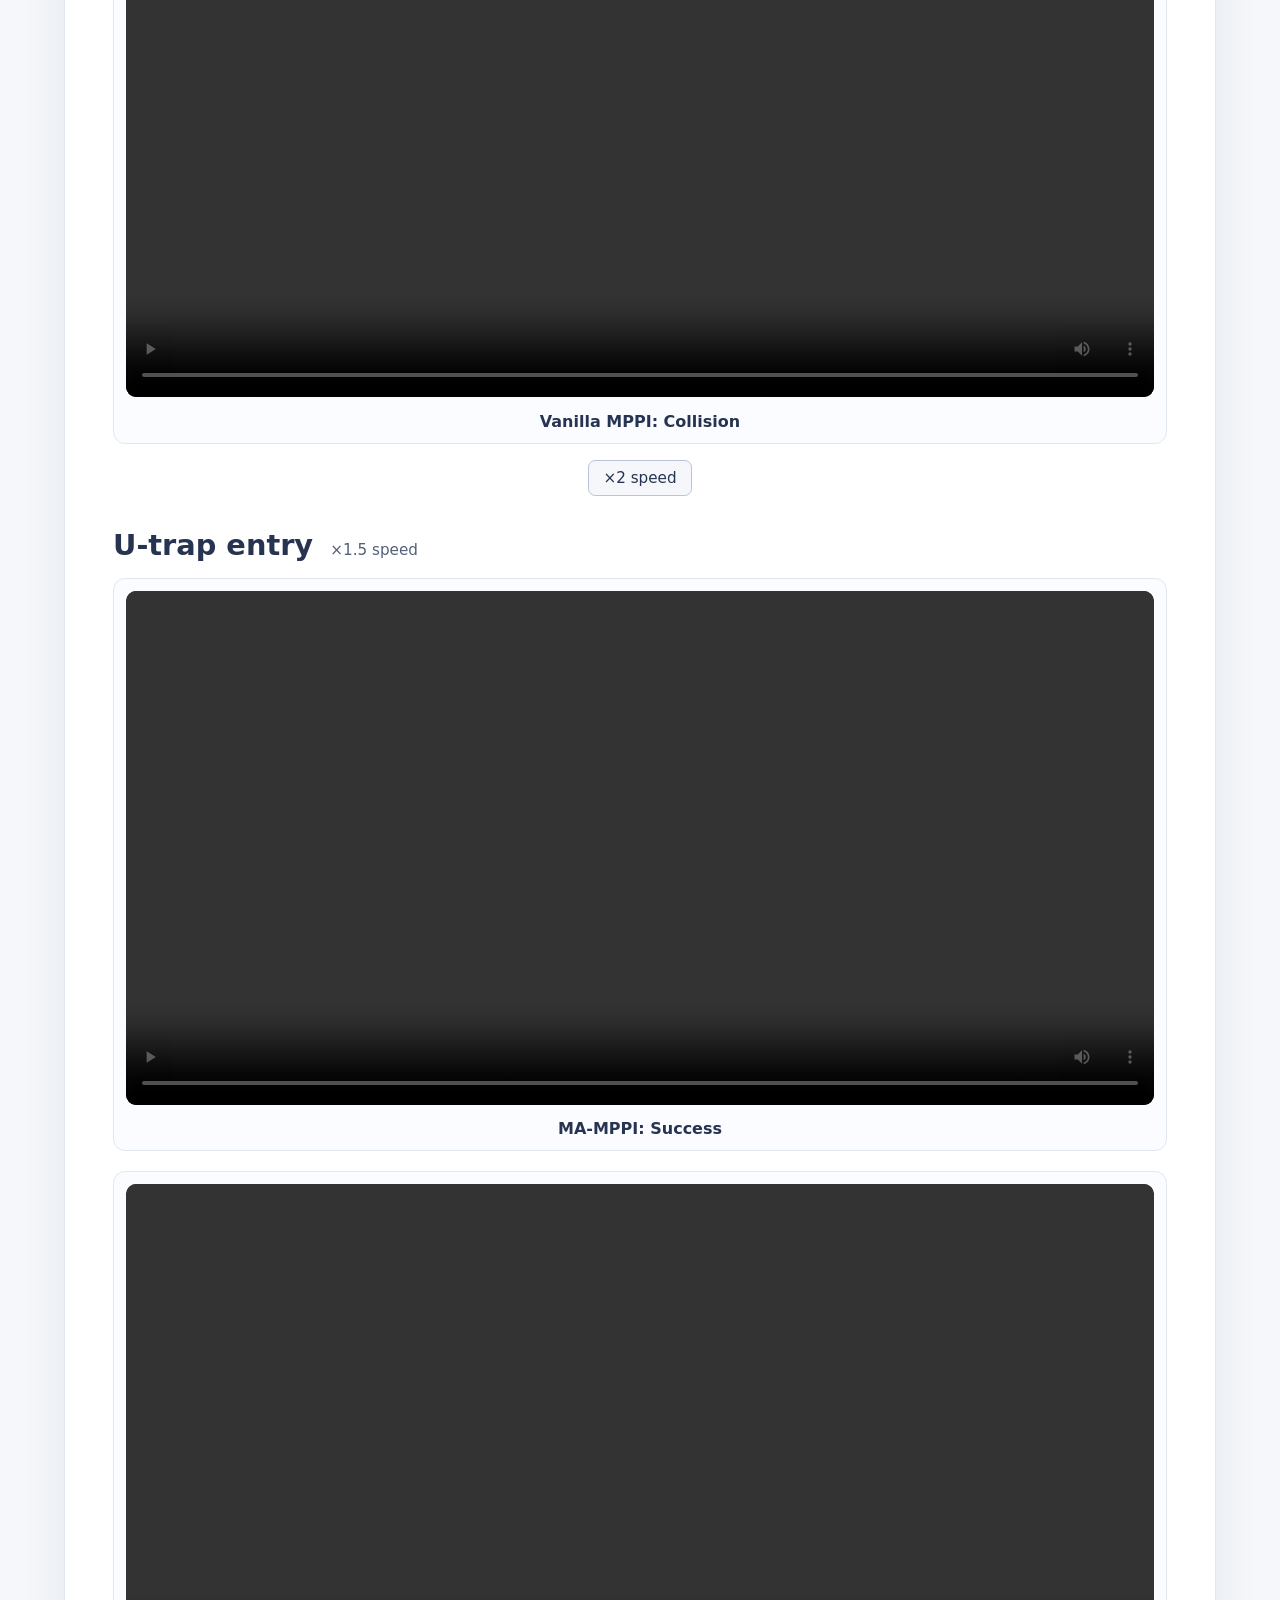
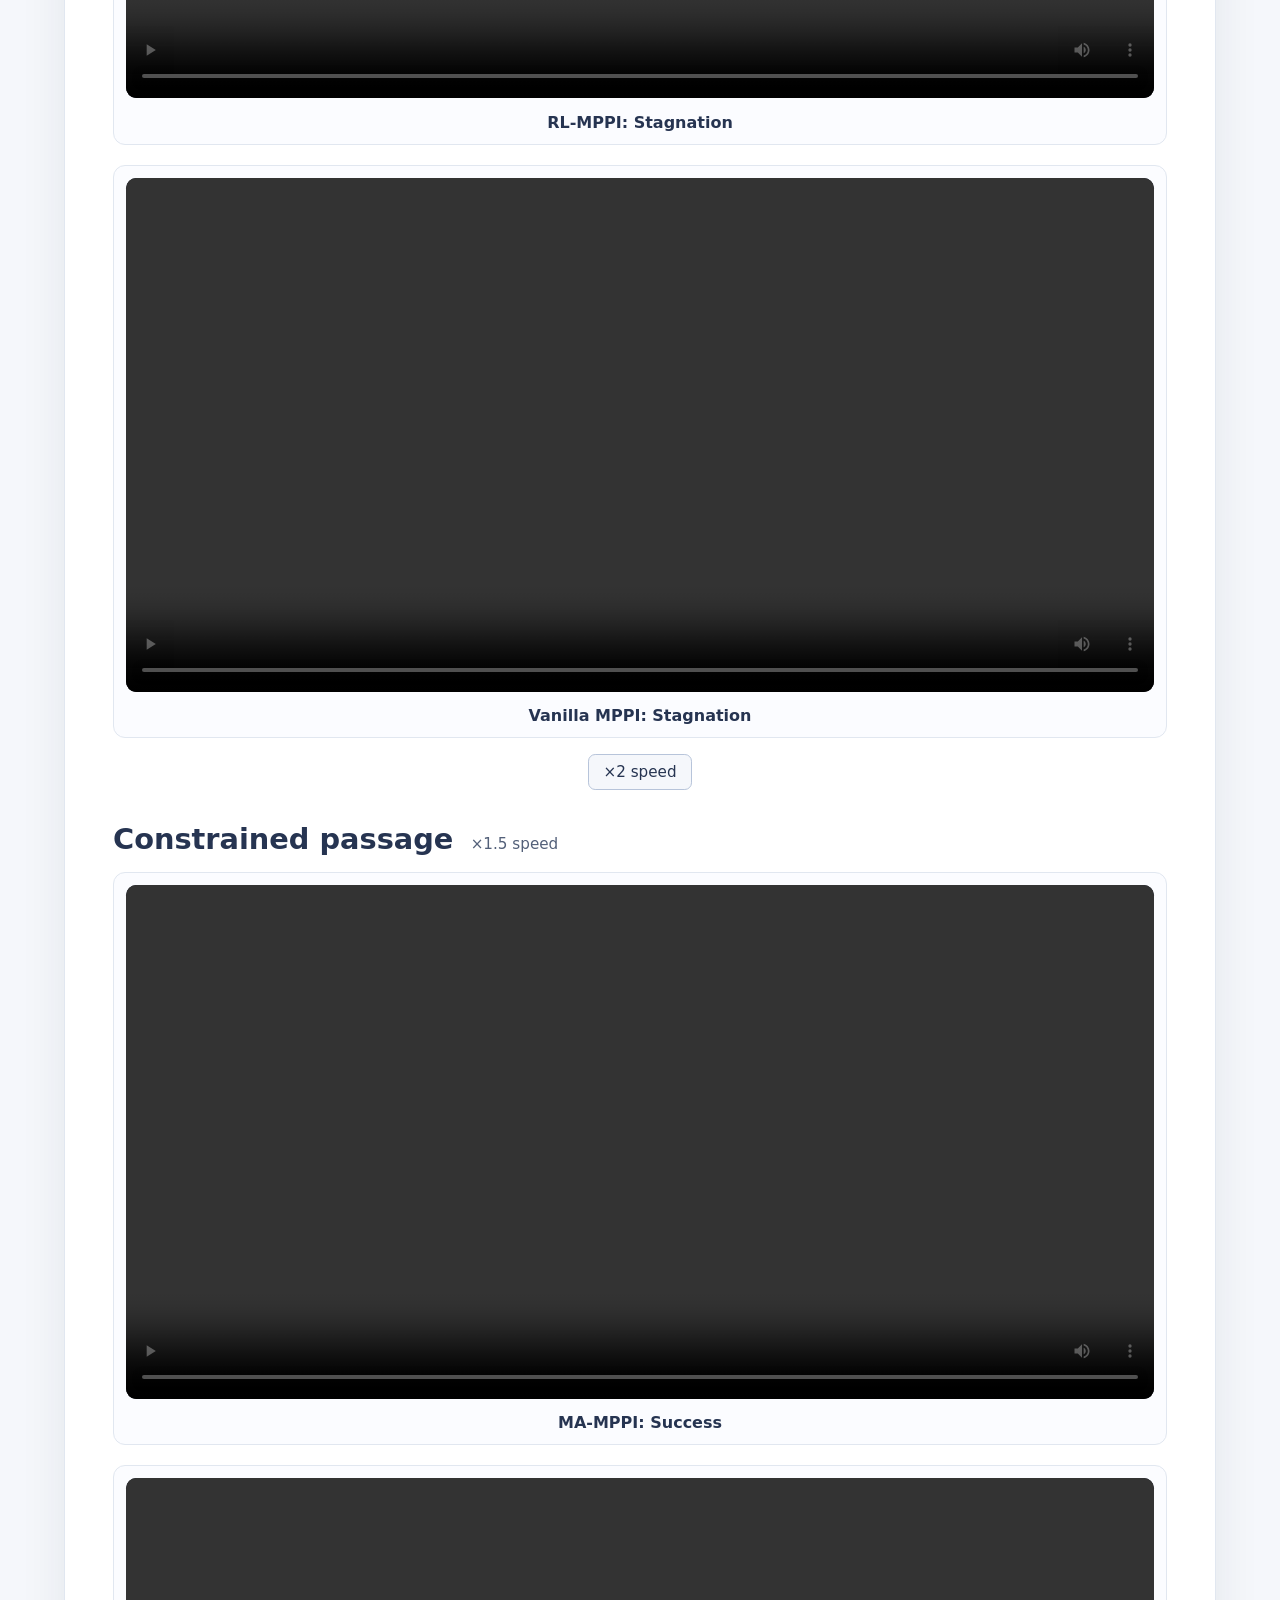
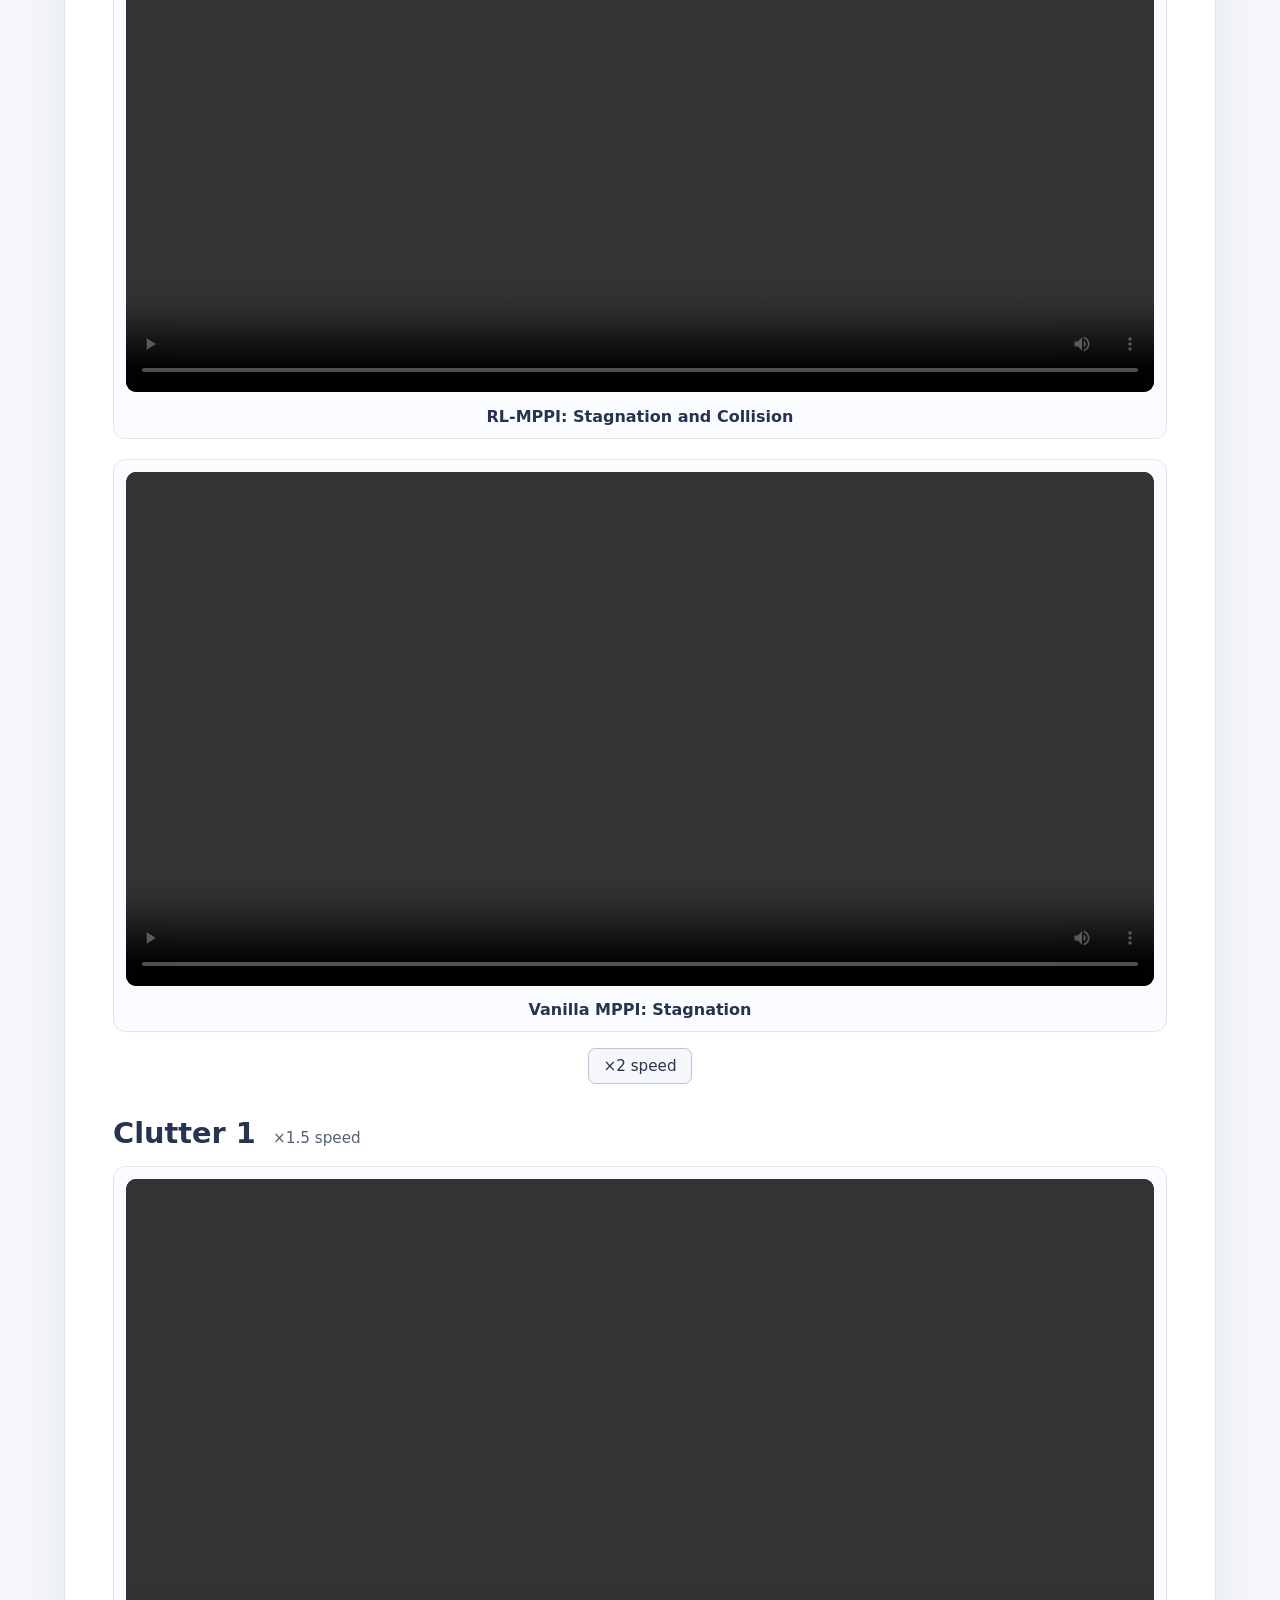
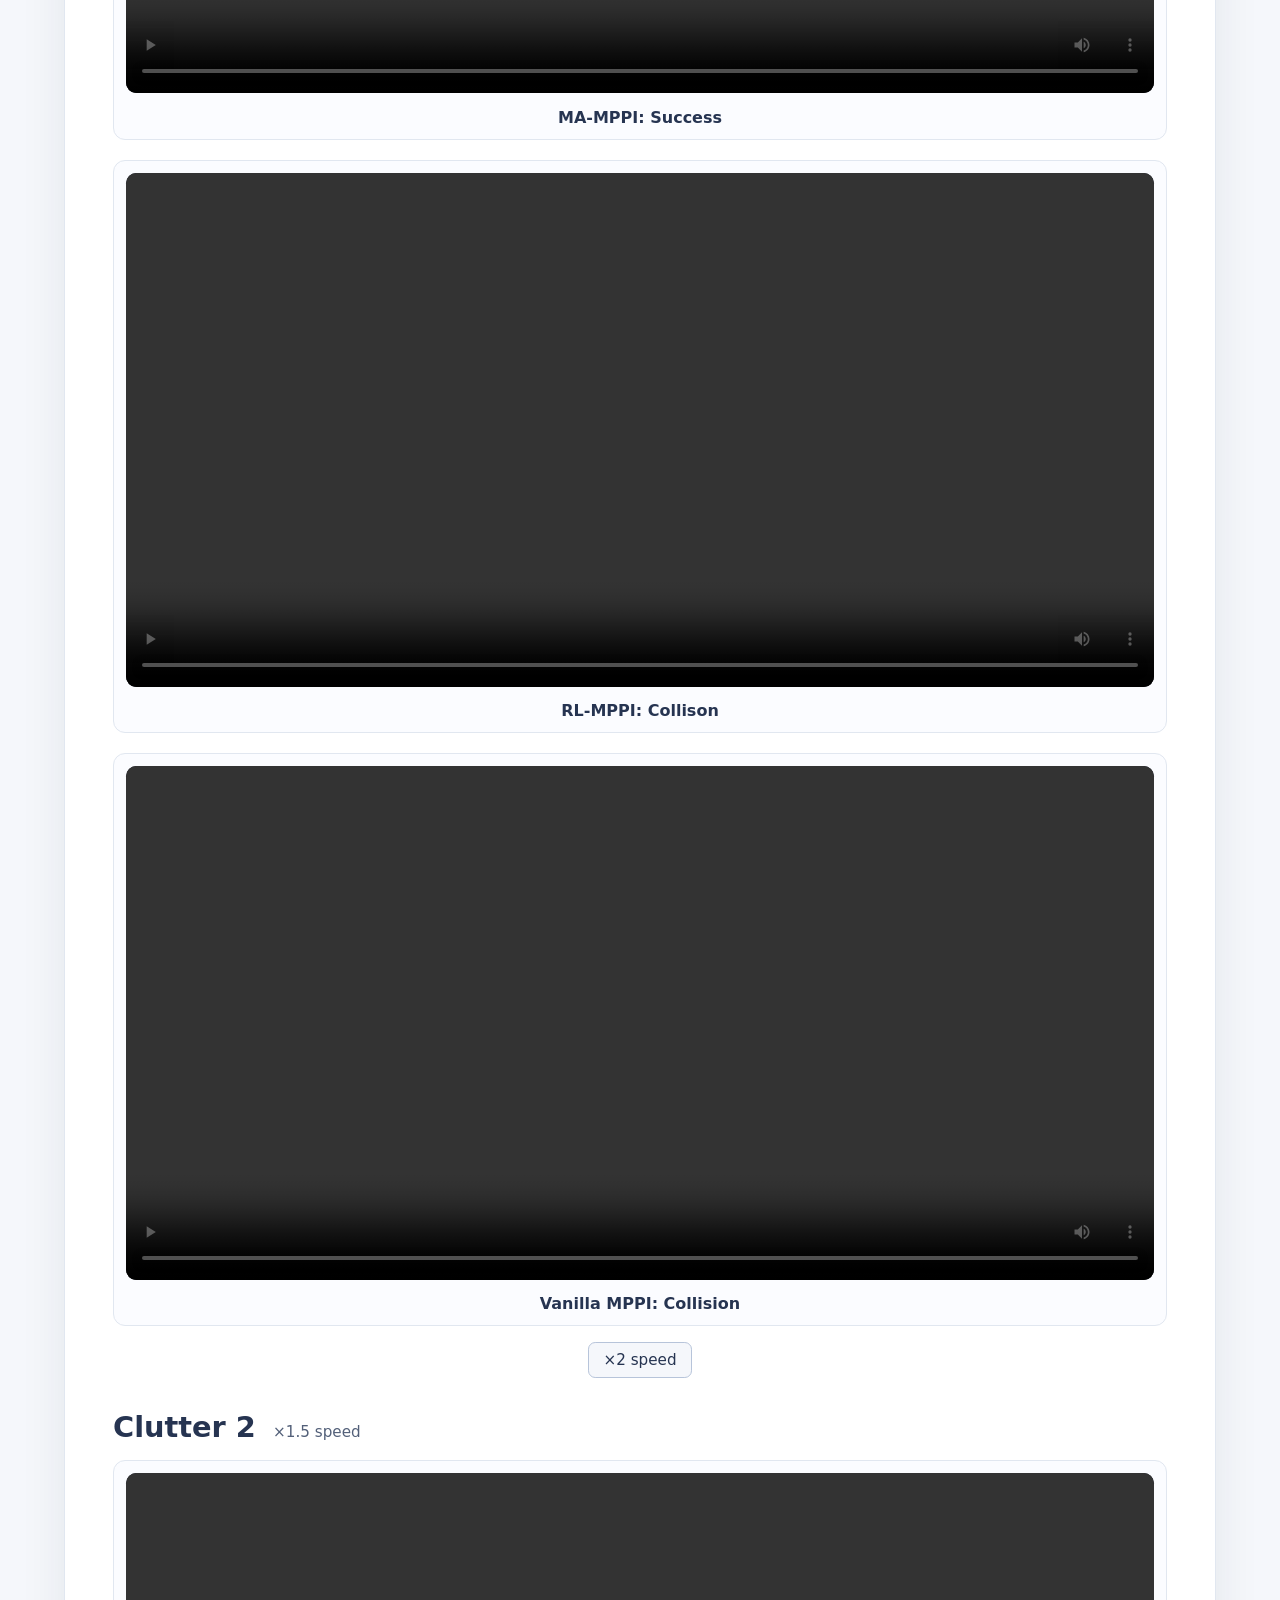
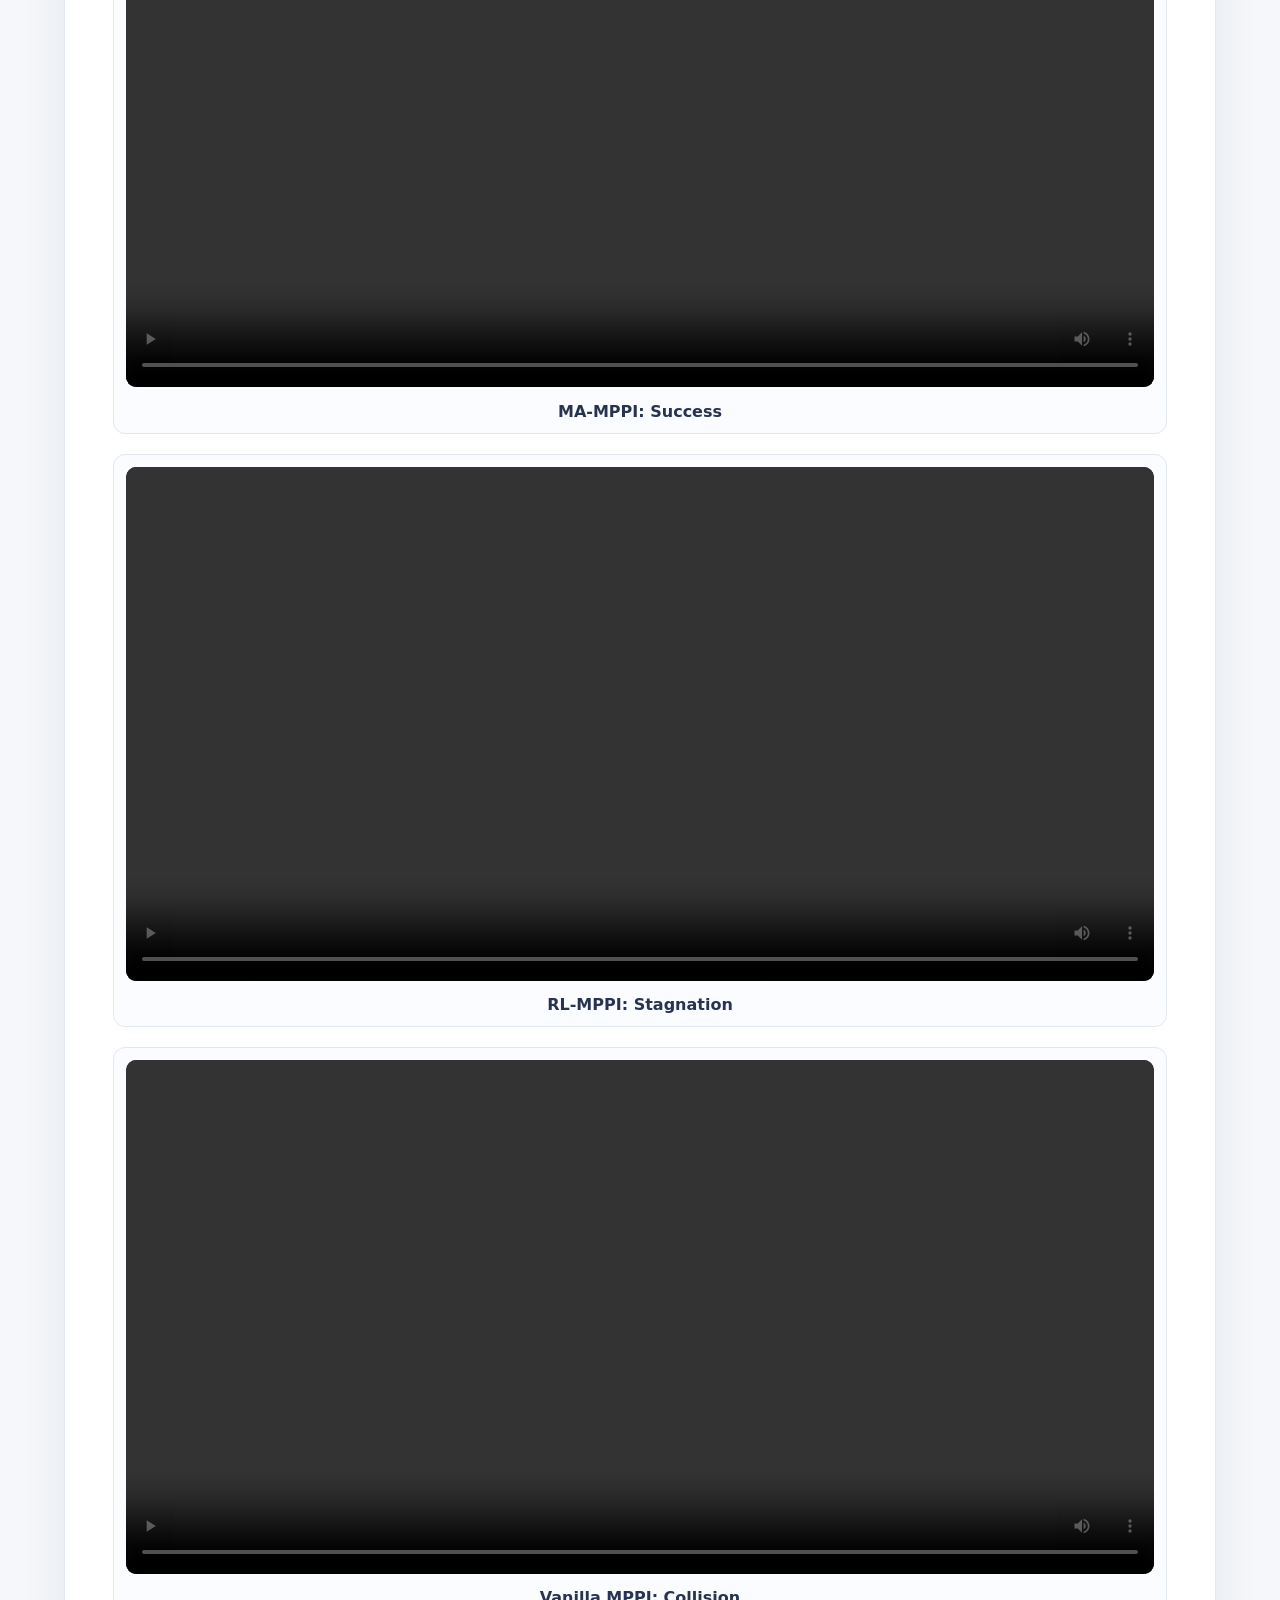
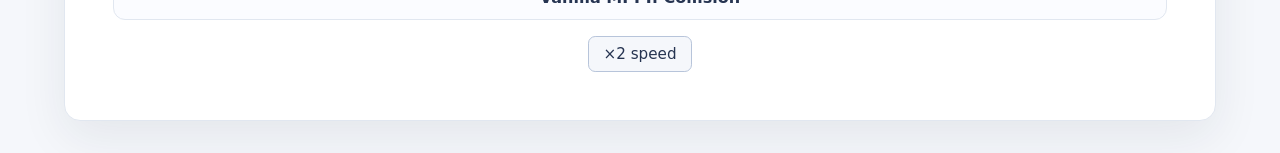
==== commit 0666e4f5: "Update index.html" ====
--- a/index.html
+++ b/index.html
@@ -124,21 +124,21 @@
             <source src="HUIMA.mp4" type="video/mp4">
             Your browser does not support video playback.
           </video>
-          <figcaption>MA-MPPI:Success</figcaption>
+          <figcaption>MA-MPPI: Success</figcaption>
         </figure>
         <figure>
           <video controls preload="metadata">
             <source src="HUIRL.mp4" type="video/mp4">
             Your browser does not support video playback.
           </video>
-          <figcaption>RL-MPPI:Stagnation</figcaption>
+          <figcaption>RL-MPPI: Stagnation</figcaption>
         </figure>
         <figure>
           <video controls preload="metadata">
             <source src="HUIVA.mp4" type="video/mp4">
             Your browser does not support video playback.
           </video>
-          <figcaption>Vanilla MPPI:Collision</figcaption>
+          <figcaption>Vanilla MPPI: Collision</figcaption>
         </figure>
       </div>
       <button class="speed-button" type="button" data-rate="2">×2 speed</button>
@@ -152,21 +152,21 @@
             <source src="HUOMA.mp4" type="video/mp4">
             Your browser does not support video playback.
           </video>
-          <figcaption>MA-MPPI:Success</figcaption>
+          <figcaption>MA-MPPI: Success</figcaption>
         </figure>
         <figure>
           <video controls preload="metadata">
             <source src="HUORL.mp4" type="video/mp4">
             Your browser does not support video playback.
           </video>
-          <figcaption>RL-MPPI:Stagnation</figcaption>
+          <figcaption>RL-MPPI: Stagnation</figcaption>
         </figure>
         <figure>
           <video controls preload="metadata">
             <source src="HUOVA.mp4" type="video/mp4">
             Your browser does not support video playback.
           </video>
-          <figcaption>Vanilla MPPI:Stagnation</figcaption>
+          <figcaption>Vanilla MPPI: Stagnation</figcaption>
         </figure>
       </div>
       <button class="speed-button" type="button" data-rate="2">×2 speed</button>
@@ -180,21 +180,21 @@
             <source src="HPMA.mp4" type="video/mp4">
             Your browser does not support video playback.
           </video>
-          <figcaption>MA-MPPI:Success</figcaption>
+          <figcaption>MA-MPPI: Success</figcaption>
         </figure>
         <figure>
           <video controls preload="metadata">
             <source src="HPRL.mp4" type="video/mp4">
             Your browser does not support video playback.
           </video>
-          <figcaption>RL-MPPI:Stagnation and Collision</figcaption>
+          <figcaption>RL-MPPI: Stagnation and Collision</figcaption>
         </figure>
         <figure>
           <video controls preload="metadata">
             <source src="HPVA.mp4" type="video/mp4">
             Your browser does not support video playback.
           </video>
-          <figcaption>Vanilla MPPI:Stagnation</figcaption>
+          <figcaption>Vanilla MPPI: Stagnation</figcaption>
         </figure>
       </div>
       <button class="speed-button" type="button" data-rate="2">×2 speed</button>
@@ -208,21 +208,21 @@
             <source src="video_1.mp4" type="video/mp4">
             Your browser does not support video playback.
           </video>
-          <figcaption>MA-MPPI:Success</figcaption>
+          <figcaption>MA-MPPI: Success</figcaption>
         </figure>
         <figure>
           <video controls preload="metadata">
             <source src="video_2.mp4" type="video/mp4">
             Your browser does not support video playback.
           </video>
-          <figcaption>RL-MPPI:Stagnation</figcaption>
+          <figcaption>RL-MPPI: Collison</figcaption>
         </figure>
         <figure>
           <video controls preload="metadata">
             <source src="video_3.mp4" type="video/mp4">
             Your browser does not support video playback.
           </video>
-          <figcaption>Vanilla MPPI:Collision</figcaption>
+          <figcaption>Vanilla MPPI: Collision</figcaption>
         </figure>
       </div>
       <button class="speed-button" type="button" data-rate="2">×2 speed</button>
@@ -236,21 +236,21 @@
             <source src="video_4.mp4" type="video/mp4">
             Your browser does not support video playback.
           </video>
-          <figcaption>MA-MPPI:Success</figcaption>
+          <figcaption>MA-MPPI: Success</figcaption>
         </figure>
         <figure>
           <video controls preload="metadata">
             <source src="video_5.mp4" type="video/mp4">
             Your browser does not support video playback.
           </video>
-          <figcaption>RL-MPPI:Stagnation</figcaption>
+          <figcaption>RL-MPPI: Stagnation</figcaption>
         </figure>
         <figure>
           <video controls preload="metadata">
             <source src="video_6.mp4" type="video/mp4">
             Your browser does not support video playback.
           </video>
-          <figcaption>Vanilla MPPI:Collision</figcaption>
+          <figcaption>Vanilla MPPI: Collision</figcaption>
         </figure>
       </div>
       <button class="speed-button" type="button" data-rate="2">×2 speed</button>
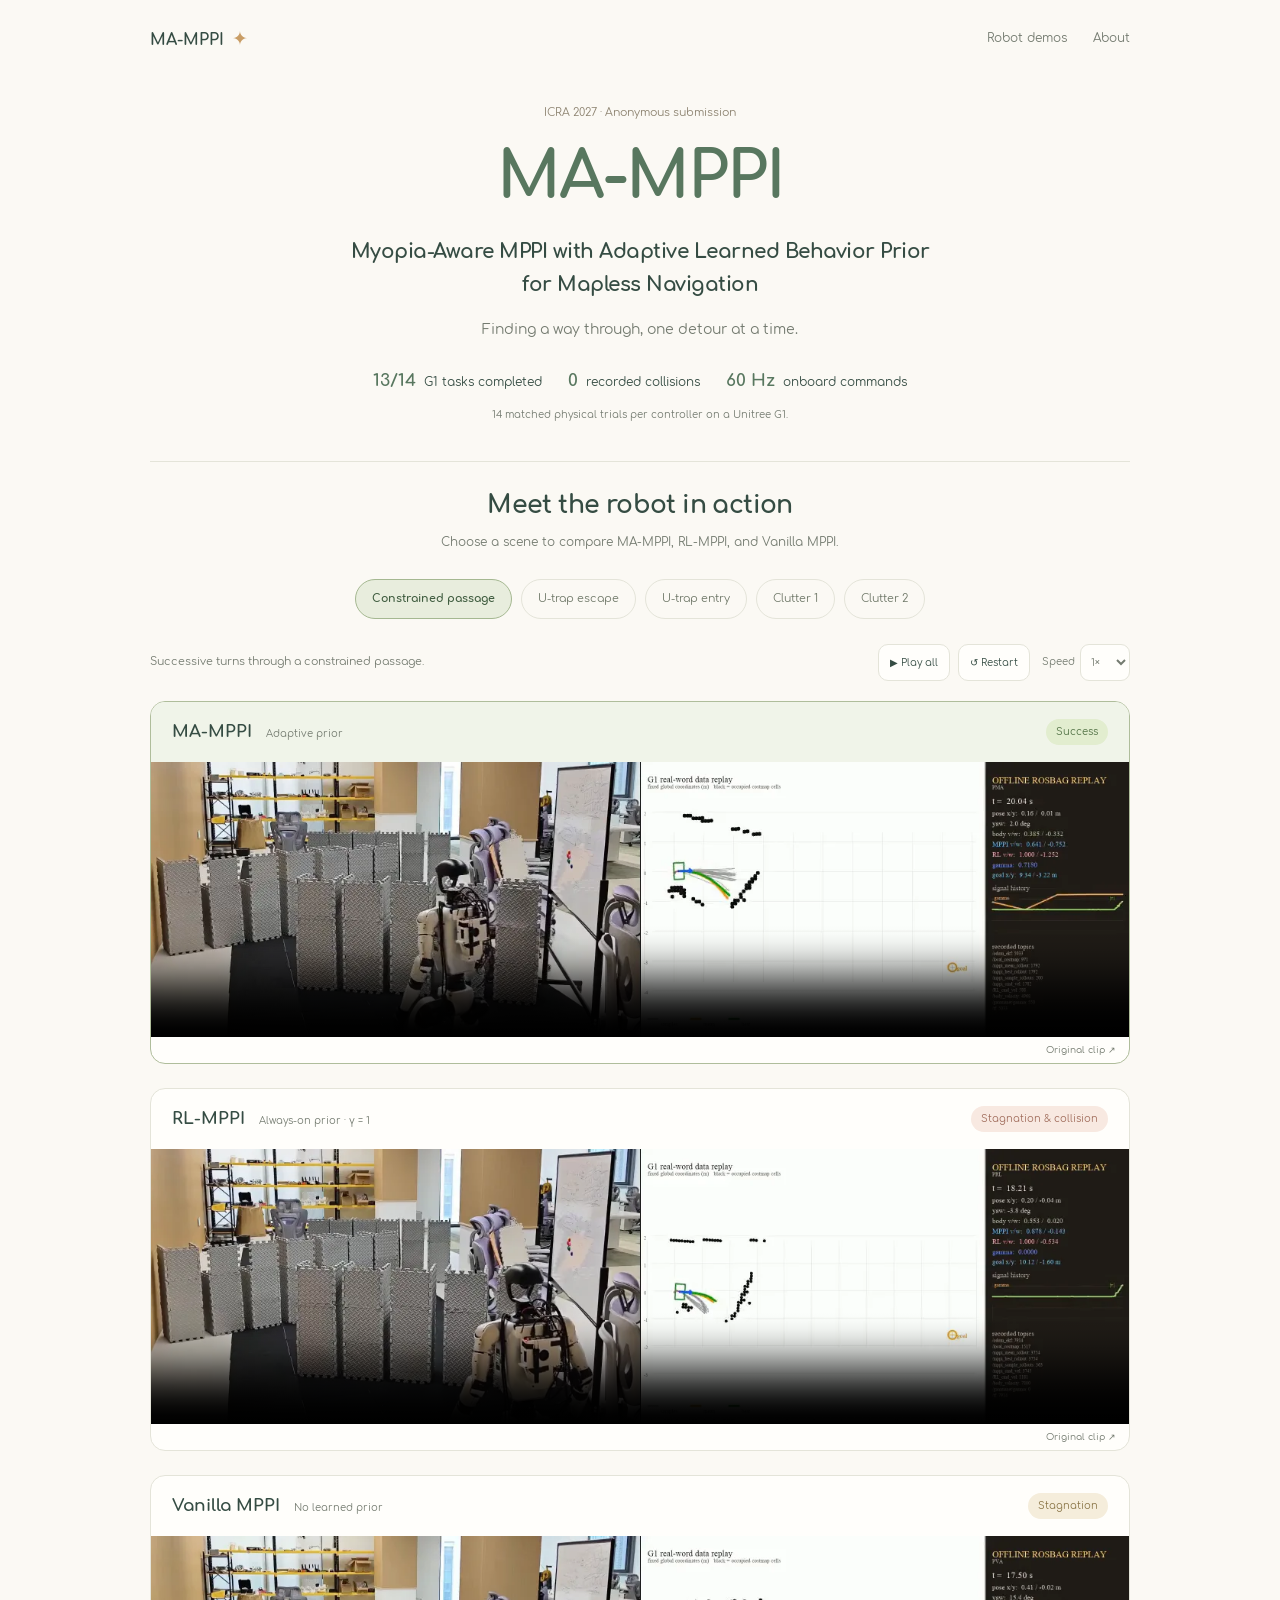
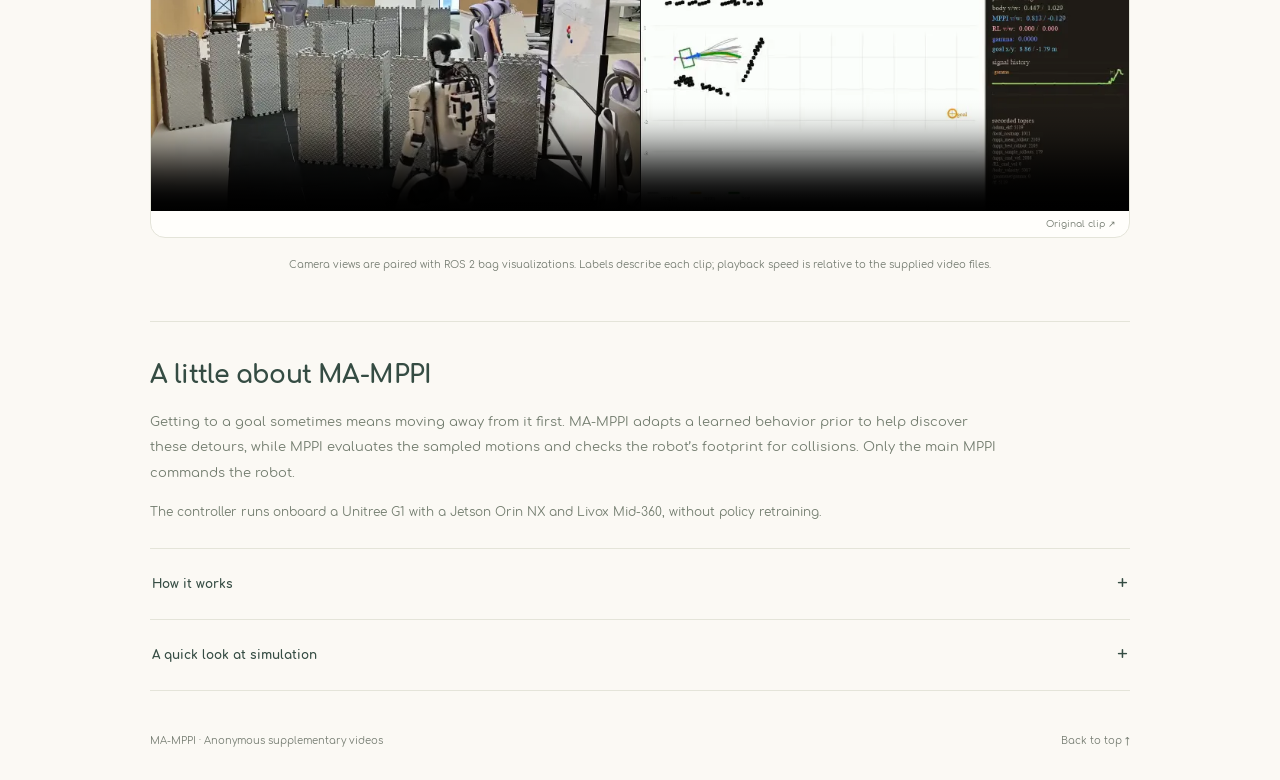
==== commit 967ad206: "Publish website files from repository root" ====
--- a/index.html
+++ b/index.html
@@ -5,267 +5,114 @@
   <meta name="viewport" content="width=device-width, initial-scale=1">
   <meta name="referrer" content="no-referrer">
   <meta name="robots" content="noindex, nofollow, noarchive">
-  <meta name="description" content="supplementary video for MA-MPPI.">
-  <title> MA-MPPI: Myopia-Aware MPPI with Adaptive Learned Behavior </title>
-  <style>
-    :root {
-      color-scheme: light;
-      font-family: system-ui, -apple-system, BlinkMacSystemFont, "Segoe UI", sans-serif;
-      background: #f5f7fb;
-      color: #172033;
-    }
-
-    body {
-      margin: 0;
-      min-height: 100vh;
-      display: grid;
-      place-items: center;
-      padding: 2rem;
-      box-sizing: border-box;
-    }
-
-    main {
-      width: min(100%, 72rem);
-      padding: clamp(1.25rem, 4vw, 3rem);
-      box-sizing: border-box;
-      background: #fff;
-      border: 1px solid #e1e7f0;
-      border-radius: 1rem;
-      box-shadow: 0 1rem 3rem rgb(23 32 51 / 8%);
-    }
-
-    h1 {
-      margin: 0;
-      font-size: clamp(1.75rem, 4vw, 2.5rem);
-      letter-spacing: -0.02em;
-    }
-
-    p {
-      margin: 0.6rem 0 1.5rem;
-      color: #536079;
-    }
-
-    .group {
-      margin-top: 2rem;
-    }
-
-    .group h2 {
-      margin: 0 0 1rem;
-      font-size: 1.8rem;
-      color: #263451;
-    }
-
-    .speed-note {
-      margin-left: 0.45rem;
-      font-size: 0.95rem;
-      font-weight: 500;
-      color: #536079;
-      white-space: nowrap;
-    }
-
-    .videos {
-      display: flex;
-      flex-direction: column;
-      gap: 1.25rem;
-    }
-
-    figure {
-      margin: 0;
-      padding: 0.75rem;
-      border: 1px solid #e1e7f0;
-      border-radius: 0.75rem;
-      background: #fbfcff;
-    }
-
-    figcaption {
-      margin: 0.9rem 0 0;
-      color: #263451;
-      font-weight: 600;
-      text-align: center;
-    }
-
-    .speed-button {
-      display: block;
-      margin: 1rem auto 0;
-      padding: 0.5rem 0.9rem;
-      border: 1px solid #b7c4da;
-      border-radius: 0.45rem;
-      background: #f5f7fb;
-      color: #263451;
-      font: inherit;
-      font-size: 0.95rem;
-      cursor: pointer;
-    }
-
-    .speed-button:hover,
-    .speed-button:focus-visible {
-      background: #e8eef8;
-    }
-
-    video {
-      display: block;
-      width: 100%;
-      height: auto;
-      background: #0b1020;
-      border-radius: 0.65rem;
-    }
-  </style>
+  <meta name="theme-color" content="#fbf9f4">
+  <meta name="description" content="Watch MA-MPPI navigate real-world passages, traps, and clutter on a Unitree G1. Anonymous supplementary videos for ICRA 2027.">
+  <meta property="og:title" content="MA-MPPI · Real-world robot demos">
+  <meta property="og:description" content="Myopia-Aware MPPI with Adaptive Learned Behavior Prior for Mapless Navigation. See the Unitree G1 demonstrations.">
+  <meta property="og:image" content="assets/posters/HPMA.webp">
+  <meta property="og:type" content="website">
+  <title>MA-MPPI · Robot demos</title>
+  <link rel="icon" href="assets/favicon.svg" type="image/svg+xml">
+  <link rel="preload" href="assets/fonts/Comfortaa-Regular.ttf" as="font" type="font/ttf" crossorigin>
+  <link rel="preload" href="assets/fonts/Comfortaa-Bold.ttf" as="font" type="font/ttf" crossorigin>
+  <link rel="stylesheet" href="styles.css">
+  <script src="app.js" defer></script>
 </head>
 <body>
-  <main>
-    <h1>MA-MPPI: Myopia-Aware MPPI with Adaptive Learned Behavior</h1>
-    <p>Anonymous supplementary videos</p>
+  <a class="skip-link" href="#main">Skip to content</a>
+  <header class="site-header container">
+    <a class="brand" href="#top">MA-MPPI<span aria-hidden="true">✦</span></a>
+    <nav class="nav-links" aria-label="Main navigation">
+      <a href="#videos">Robot demos</a>
+      <a href="#about">About</a>
+    </nav>
+  </header>
 
-    <section class="group" aria-labelledby="utrap-escape-title">
-      <h2 id="utrap-escape-title">U-trap escape <span class="speed-note">×1.5 speed</span></h2>
-      <div class="videos">
-        <figure>
-          <video controls preload="metadata">
-            <source src="HUIMA.mp4" type="video/mp4">
-            Your browser does not support video playback.
-          </video>
-          <figcaption>MA-MPPI: Success</figcaption>
-        </figure>
-        <figure>
-          <video controls preload="metadata">
-            <source src="HUIRL.mp4" type="video/mp4">
-            Your browser does not support video playback.
-          </video>
-          <figcaption>RL-MPPI: Stagnation</figcaption>
-        </figure>
-        <figure>
-          <video controls preload="metadata">
-            <source src="HUIVA.mp4" type="video/mp4">
-            Your browser does not support video playback.
-          </video>
-          <figcaption>Vanilla MPPI: Collision</figcaption>
-        </figure>
+  <main id="main">
+    <section class="intro container" id="top" aria-labelledby="page-title">
+      <p class="submission">ICRA 2027 · Anonymous submission</p>
+      <h1 id="page-title">MA-MPPI</h1>
+      <p class="paper-title">Myopia-Aware MPPI with Adaptive Learned Behavior Prior<br class="desktop-break"> for Mapless Navigation</p>
+      <p class="intro-line">Finding a way through, one detour at a time.</p>
+      <div class="hardware-highlights" aria-label="MA-MPPI hardware results">
+        <span><strong>13/14</strong> G1 tasks completed</span>
+        <span><strong>0</strong> recorded collisions</span>
+        <span><strong>60 Hz</strong> onboard commands</span>
       </div>
-      <button class="speed-button" type="button" data-rate="2">×2 speed</button>
+      <p class="trial-note">14 matched physical trials per controller on a Unitree G1.</p>
     </section>
 
-    <section class="group" aria-labelledby="utrap-entry-title">
-      <h2 id="utrap-entry-title">U-trap entry <span class="speed-note">×1.5 speed</span></h2>
-      <div class="videos">
-        <figure>
-          <video controls preload="metadata">
-            <source src="HUOMA.mp4" type="video/mp4">
-            Your browser does not support video playback.
-          </video>
-          <figcaption>MA-MPPI: Success</figcaption>
-        </figure>
-        <figure>
-          <video controls preload="metadata">
-            <source src="HUORL.mp4" type="video/mp4">
-            Your browser does not support video playback.
-          </video>
-          <figcaption>RL-MPPI: Stagnation</figcaption>
-        </figure>
-        <figure>
-          <video controls preload="metadata">
-            <source src="HUOVA.mp4" type="video/mp4">
-            Your browser does not support video playback.
-          </video>
-          <figcaption>Vanilla MPPI: Stagnation</figcaption>
-        </figure>
+    <section class="video-section container" id="videos" aria-labelledby="videos-title">
+      <div class="section-heading">
+        <h2 id="videos-title">Meet the robot in action</h2>
+        <p>Choose a scene to compare MA-MPPI, RL-MPPI, and Vanilla MPPI.</p>
       </div>
-      <button class="speed-button" type="button" data-rate="2">×2 speed</button>
+      <div class="video-tabs" role="tablist" aria-label="Demonstration scenario">
+        <button role="tab" id="tab-passage" aria-controls="panel-passage" aria-selected="true" tabindex="0">Constrained passage</button>
+        <button role="tab" id="tab-escape" aria-controls="panel-escape" aria-selected="false" tabindex="-1">U-trap escape</button>
+        <button role="tab" id="tab-entry" aria-controls="panel-entry" aria-selected="false" tabindex="-1">U-trap entry</button>
+        <button role="tab" id="tab-clutter1" aria-controls="panel-clutter1" aria-selected="false" tabindex="-1">Clutter 1</button>
+        <button role="tab" id="tab-clutter2" aria-controls="panel-clutter2" aria-selected="false" tabindex="-1">Clutter 2</button>
+      </div>
+      <div class="video-toolbar">
+        <p id="scenario-description">Successive turns through a constrained passage.</p>
+        <div class="video-tools">
+          <button class="tool-button" id="play-all" type="button">▶ Play all</button>
+          <button class="tool-button" id="restart-all" type="button" aria-label="Restart all three selected videos">↺ Restart</button>
+          <label class="speed-control">Speed
+            <select id="playback-rate" aria-label="Video playback speed">
+              <option value="1">1×</option><option value="1.5">1.5×</option><option value="2">2×</option><option value="0.5">0.5×</option>
+            </select>
+          </label>
+        </div>
+      </div>
+      <div id="video-panels"></div>
+      <p class="video-status" id="video-status" role="status" aria-live="polite"></p>
+      <p class="video-footnote">Camera views are paired with ROS 2 bag visualizations. Labels describe each clip; playback speed is relative to the supplied video files.</p>
+      <noscript>
+        <p>Enable JavaScript to switch scenes. Direct clips:</p>
+        <p><a href="HPMA.mp4">MA-MPPI passage</a> · <a href="HPRL.mp4">RL-MPPI passage</a> · <a href="HPVA.mp4">Vanilla MPPI passage</a></p>
+        <p><a href="HUIMA.mp4">MA-MPPI escape</a> · <a href="HUIRL.mp4">RL-MPPI escape</a> · <a href="HUIVA.mp4">Vanilla MPPI escape</a></p>
+        <p><a href="HUOMA.mp4">MA-MPPI entry</a> · <a href="HUORL.mp4">RL-MPPI entry</a> · <a href="HUOVA.mp4">Vanilla MPPI entry</a></p>
+        <p><a href="video_1.mp4">MA-MPPI clutter 1</a> · <a href="video_2.mp4">RL-MPPI clutter 1</a> · <a href="video_3.mp4">Vanilla MPPI clutter 1</a></p>
+        <p><a href="video_4.mp4">MA-MPPI clutter 2</a> · <a href="video_5.mp4">RL-MPPI clutter 2</a> · <a href="video_6.mp4">Vanilla MPPI clutter 2</a></p>
+        <style>.video-tabs,.video-toolbar{display:none}</style>
+      </noscript>
     </section>
 
-    <section class="group" aria-labelledby="passage-title">
-      <h2 id="passage-title">Constrained passage <span class="speed-note">×1.5 speed</span></h2>
-      <div class="videos">
-        <figure>
-          <video controls preload="metadata">
-            <source src="HPMA.mp4" type="video/mp4">
-            Your browser does not support video playback.
-          </video>
-          <figcaption>MA-MPPI: Success</figcaption>
-        </figure>
-        <figure>
-          <video controls preload="metadata">
-            <source src="HPRL.mp4" type="video/mp4">
-            Your browser does not support video playback.
-          </video>
-          <figcaption>RL-MPPI: Stagnation and Collision</figcaption>
-        </figure>
-        <figure>
-          <video controls preload="metadata">
-            <source src="HPVA.mp4" type="video/mp4">
-            Your browser does not support video playback.
-          </video>
-          <figcaption>Vanilla MPPI: Stagnation</figcaption>
-        </figure>
-      </div>
-      <button class="speed-button" type="button" data-rate="2">×2 speed</button>
-    </section>
-
-    <section class="group" aria-labelledby="clutter1-title">
-      <h2 id="clutter1-title">Clutter 1 <span class="speed-note">×1.5 speed</span></h2>
-      <div class="videos">
-        <figure>
-          <video controls preload="metadata">
-            <source src="video_1.mp4" type="video/mp4">
-            Your browser does not support video playback.
-          </video>
-          <figcaption>MA-MPPI: Success</figcaption>
-        </figure>
-        <figure>
-          <video controls preload="metadata">
-            <source src="video_2.mp4" type="video/mp4">
-            Your browser does not support video playback.
-          </video>
-          <figcaption>RL-MPPI: Collison</figcaption>
-        </figure>
-        <figure>
-          <video controls preload="metadata">
-            <source src="video_3.mp4" type="video/mp4">
-            Your browser does not support video playback.
-          </video>
-          <figcaption>Vanilla MPPI: Collision</figcaption>
-        </figure>
-      </div>
-      <button class="speed-button" type="button" data-rate="2">×2 speed</button>
-    </section>
-
-    <section class="group" aria-labelledby="clutter2-title">
-      <h2 id="clutter2-title">Clutter 2 <span class="speed-note">×1.5 speed</span></h2>
-      <div class="videos">
-        <figure>
-          <video controls preload="metadata">
-            <source src="video_4.mp4" type="video/mp4">
-            Your browser does not support video playback.
-          </video>
-          <figcaption>MA-MPPI: Success</figcaption>
-        </figure>
-        <figure>
-          <video controls preload="metadata">
-            <source src="video_5.mp4" type="video/mp4">
-            Your browser does not support video playback.
-          </video>
-          <figcaption>RL-MPPI: Stagnation</figcaption>
-        </figure>
-        <figure>
-          <video controls preload="metadata">
-            <source src="video_6.mp4" type="video/mp4">
-            Your browser does not support video playback.
-          </video>
-          <figcaption>Vanilla MPPI: Collision</figcaption>
-        </figure>
-      </div>
-      <button class="speed-button" type="button" data-rate="2">×2 speed</button>
+    <section class="about-section container" id="about" aria-labelledby="about-title">
+      <h2 id="about-title">A little about MA-MPPI</h2>
+      <p>Getting to a goal sometimes means moving away from it first. MA-MPPI adapts a learned behavior prior to help discover these detours, while MPPI evaluates the sampled motions and checks the robot’s footprint for collisions. Only the main MPPI commands the robot.</p>
+      <p class="about-hardware">The controller runs onboard a Unitree G1 with a Jetson Orin NX and Livox Mid-360, without policy retraining.</p>
+      <details class="more-detail" id="method">
+        <summary>How it works <span aria-hidden="true">+</span></summary>
+        <div class="detail-content">
+          <p>A controller-conditioned myopia score adjusts prior-centered sampling, behavior alignment, and the forward-speed bound.</p>
+          <a class="zoom-link" href="assets/overview.webp" data-lightbox data-caption="MA-MPPI architecture. The diagnostic MPPI provides evidence; only the main MPPI commands the robot." aria-label="Enlarge the MA-MPPI architecture">
+            <img src="assets/overview.webp" alt="Local observations and diagnostic MPPI feed a myopia estimator, which modulates learned guidance in the main MPPI." loading="lazy" width="2397" height="1245">
+          </a>
+          <p class="figure-hint">Click the figure to take a closer look.</p>
+        </div>
+      </details>
+      <details class="more-detail" id="simulation">
+        <summary>A quick look at simulation <span aria-hidden="true">+</span></summary>
+        <div class="detail-content">
+          <p>Across 450 held-out paired cases covering clutter, passages, and traps, MA-MPPI achieves 96.4% overall success, compared with 86.4% for the always-on γ = 1 prior.</p>
+          <a class="zoom-link" href="assets/simulation-trajectories.webp" data-lightbox data-caption="Representative simulation trajectories. Columns: clutter, constrained passage, trap. Rows: easy, medium, hard." aria-label="Enlarge the simulation trajectories">
+            <img src="assets/simulation-trajectories.webp" alt="Trajectories of five methods in nine representative simulation cases." loading="lazy" width="2481" height="1373">
+          </a>
+          <p class="figure-hint">Click the figure to compare trajectories.</p>
+        </div>
+      </details>
     </section>
   </main>
-  <script>
-    document.querySelectorAll('.speed-button').forEach((button) => {
-      button.addEventListener('click', () => {
-        const rate = Number(button.dataset.rate);
-        const group = button.closest('.group');
-        group.querySelectorAll('video').forEach((video) => {
-          video.playbackRate = rate;
-        });
-      });
-    });
-  </script>
+  <footer class="site-footer container">
+    <p>MA-MPPI · Anonymous supplementary videos</p>
+    <a href="#top">Back to top ↑</a>
+  </footer>
+  <dialog class="media-dialog" id="media-dialog" aria-labelledby="dialog-caption">
+    <div class="dialog-toolbar"><p id="dialog-caption"></p><div><a id="dialog-original" href="assets/overview.webp" target="_blank" rel="noopener">Open image ↗</a><button id="dialog-close" type="button" aria-label="Close image viewer">✕</button></div></div>
+    <div class="dialog-content" id="dialog-content"></div>
+  </dialog>
 </body>
 </html>
--- a/styles.css
+++ b/styles.css
@@ -0,0 +1,178 @@
+@font-face {
+  font-family: "Comfortaa";
+  src: url("assets/fonts/Comfortaa-Regular.ttf") format("truetype");
+  font-style: normal;
+  font-weight: 400;
+  font-display: swap;
+}
+@font-face {
+  font-family: "Comfortaa";
+  src: url("assets/fonts/Comfortaa-Bold.ttf") format("truetype");
+  font-style: normal;
+  font-weight: 700;
+  font-display: swap;
+}
+:root {
+  --background: #fbf9f4;
+  --ink: #354c43;
+  --muted: #747b70;
+  --green: #58775f;
+  --soft-green: #e9f0e3;
+  --line: #e4e4d9;
+  --white: #fffefb;
+  font-family: "Comfortaa", "Trebuchet MS", sans-serif;
+  color: var(--ink);
+  background: var(--background);
+  color-scheme: light;
+  font-synthesis: none;
+}
+* { box-sizing: border-box; }
+html { scroll-behavior: smooth; scroll-padding-top: 24px; }
+body { margin: 0; font-size: 14px; line-height: 1.8; -webkit-font-smoothing: antialiased; }
+h1, h2, h3, p, figure { margin: 0; }
+a { color: inherit; text-decoration: none; }
+button, select { font: inherit; color: inherit; }
+button { cursor: pointer; }
+button, a, select { -webkit-tap-highlight-color: transparent; }
+img, video { display: block; width: 100%; height: auto; }
+[hidden] { display: none !important; }
+::selection { background: #e0e9c5; }
+:focus-visible { outline: 3px solid #97ac81; outline-offset: 4px; }
+.container { width: min(980px, calc(100% - 64px)); margin-inline: auto; }
+.skip-link { position: fixed; top: -100px; left: 16px; z-index: 30; padding: 10px 16px; border-radius: 10px; background: var(--ink); color: white; }
+.skip-link:focus-visible { top: 10px; }
+.site-header { display: flex; justify-content: space-between; align-items: center; gap: 24px; padding-block: 22px; }
+.brand { font-size: 16px; font-weight: 700; }
+.brand span { color: #c99d65; font-size: 19px; margin-left: 8px; }
+.nav-links { display: flex; gap: 26px; font-size: 12px; color: var(--muted); }
+.nav-links a:hover, .nav-links a[aria-current] { color: var(--ink); }
+.intro { padding: 25px 0 37px; text-align: center; }
+.submission { font-size: 11px; color: #8c826f; }
+h1 { font-size: clamp(44px, 6.5vw, 65px); letter-spacing: -2px; font-weight: 700; line-height: 1.25; margin-top: 14px; color: var(--green); }
+.paper-title { max-width: 850px; margin: 17px auto 0; font-size: 20px; font-weight: 700; line-height: 1.65; letter-spacing: -.5px; }
+.intro-line { margin-top: 16px; font-size: 14px; color: var(--muted); }
+.hardware-highlights { display: flex; justify-content: center; flex-wrap: wrap; gap: 14px 26px; margin-top: 24px; font-size: 12px; }
+.hardware-highlights strong { font-size: 17px; color: var(--green); margin-right: 4px; }
+.trial-note { font-size: 10px; color: var(--muted); margin-top: 9px; }
+.video-section { padding: 25px 0 0; border-top: 1px solid var(--line); }
+.section-heading { text-align: center; margin-bottom: 23px; }
+h2 { font-size: 25px; font-weight: 700; line-height: 1.5; letter-spacing: -.6px; }
+.section-heading p { font-size: 12px; color: var(--muted); margin-top: 7px; }
+.video-tabs { display: flex; justify-content: center; gap: 9px; padding: 3px 3px 9px; overflow-x: auto; scrollbar-width: thin; }
+.video-tabs button { flex-shrink: 0; padding: 10px 16px; border: 1px solid var(--line); border-radius: 22px; background: transparent; color: #6e7767; font-size: 11px; line-height: 1.6; transition: background .15s, border-color .15s; }
+.video-tabs button[aria-selected="true"] { background: #e8eddd; border-color: #a5b891; color: #405d40; font-weight: 700; }
+.video-tabs button:hover:not([aria-selected="true"]) { background: #f1f0e8; }
+.video-toolbar { display: flex; align-items: center; justify-content: space-between; gap: 20px; padding: 16px 0 20px; }
+.video-toolbar > p { color: var(--muted); font-size: 11px; line-height: 1.7; max-width: 510px; }
+.video-tools { display: flex; align-items: center; gap: 8px; flex-shrink: 0; }
+.tool-button { padding: 8px 11px; min-height: 37px; border: 1px solid var(--line); border-radius: 10px; background: var(--white); font-size: 10px; line-height: 1.5; white-space: nowrap; }
+.tool-button:hover { background: var(--soft-green); }
+.speed-control { display: flex; align-items: center; gap: 5px; font-size: 10px; color: var(--muted); padding-left: 4px; }
+.speed-control select { border: 1px solid var(--line); border-radius: 9px; background: var(--white); padding: 7px 3px 7px 6px; font-size: 10px; min-height: 37px; }
+.video-panel { display: grid; gap: 24px; }
+.video-card { min-width: 0; border: 1px solid var(--line); border-radius: 15px; background: var(--white); overflow: hidden; }
+.video-card.ours { border-color: #afbd9b; }
+.video-card figcaption { display: flex; align-items: center; justify-content: space-between; gap: 20px; padding: 17px 21px; }
+.video-card.ours figcaption { background: #f0f4e9; }
+.video-card figcaption > div { display: flex; align-items: baseline; gap: 14px; min-width: 0; }
+.video-card h3 { font-size: 17px; line-height: 1.5; font-weight: 700; order: -1; }
+.method-tag { font-size: 10px; color: var(--muted); }
+.outcome { flex-shrink: 0; font-size: 10px; line-height: 1.6; padding: 5px 10px; border-radius: 20px; }
+.outcome.success { color: #527245; background: #e2edcf; }
+.outcome.stalled { color: #897445; background: #f5eddb; }
+.outcome.failure { color: #a06c5b; background: #f8e9e1; }
+.video-card video { aspect-ratio: 32 / 9; background: #20251e; object-fit: contain; }
+.clip-original { display: block; text-align: right; padding: 5px 13px; font-size: 9px; color: var(--muted); }
+.clip-original:hover { text-decoration: underline; color: var(--ink); }
+.video-status:empty { display: none; }
+.video-status { margin-top: 16px; color: #a0644f; font-size: 12px; }
+.video-footnote { max-width: 850px; font-size: 10px; line-height: 1.8; color: var(--muted); margin: 18px auto 0; text-align: center; }
+.about-section { border-top: 1px solid var(--line); margin-top: 47px; padding: 35px 0 25px; }
+.about-section > p { max-width: 850px; font-size: 13px; line-height: 1.95; margin-top: 15px; color: #727c6e; }
+.about-section .about-hardware { font-size: 12px; margin-bottom: 24px; }
+.more-detail { border-top: 1px solid var(--line); }
+.more-detail:last-child { border-bottom: 1px solid var(--line); }
+.more-detail summary { display: flex; align-items: center; justify-content: space-between; gap: 20px; padding: 17px 2px; cursor: pointer; list-style: none; font-size: 12px; font-weight: 700; }
+.more-detail summary::-webkit-details-marker { display: none; }
+.more-detail summary > span { font-size: 20px; font-weight: 400; }
+.more-detail[open] summary > span { transform: rotate(45deg); }
+.detail-content { padding: 0 0 20px; }
+.detail-content > p { font-size: 12px; color: var(--muted); max-width: 840px; margin-bottom: 17px; line-height: 1.9; }
+.zoom-link { display: block; background: white; padding: 15px; border: 1px solid var(--line); border-radius: 12px; cursor: zoom-in; }
+.detail-content .figure-hint { font-size: 10px; margin: 8px 0 0; text-align: center; }
+.site-footer { display: flex; justify-content: space-between; align-items: center; gap: 20px; padding: 16px 0 30px; font-size: 10px; color: var(--muted); }
+.site-footer a { white-space: nowrap; }
+.media-dialog { position: fixed; padding: 0; border: 1px solid var(--line); border-radius: 15px; background: var(--background); width: min(1400px, 94vw); max-width: 94vw; max-height: 93dvh; color: var(--ink); overflow: hidden; box-shadow: 0 20px 100px #17251c44; }
+.media-dialog::backdrop { background: #27392cd9; }
+.dialog-toolbar { display: flex; justify-content: space-between; align-items: center; gap: 24px; padding: 15px 20px; border-bottom: 1px solid var(--line); }
+.dialog-toolbar > p { font-size: 11px; line-height: 1.8; }
+.dialog-toolbar > div { display: flex; align-items: center; gap: 18px; flex-shrink: 0; }
+.dialog-toolbar a { font-size: 10px; }
+.dialog-toolbar button { width: 36px; height: 36px; border: 1px solid var(--line); border-radius: 10px; background: var(--white); font-size: 16px; }
+.dialog-content { overflow: auto; max-height: calc(93dvh - 105px); padding: 18px; background: white; }
+.dialog-content img { max-width: 100%; width: auto; height: auto; margin: auto; cursor: zoom-in; }
+.dialog-content img.full-resolution { max-width: none; cursor: zoom-out; }
+.modal-open { overflow: hidden; }
+noscript p { margin-top: 12px; }
+noscript a { text-decoration: underline; }
+@media (max-width: 800px) {
+  .container { width: calc(100% - 44px); }
+  .intro { padding-top: 18px; }
+  .paper-title { font-size: 18px; }
+  .desktop-break { display: none; }
+  .video-tabs { justify-content: flex-start; }
+  .video-toolbar { align-items: flex-start; flex-direction: column; gap: 10px; padding-top: 12px; }
+  .video-toolbar > p { max-width: none; }
+  .video-card figcaption { padding: 15px 17px; }
+  .video-card figcaption > div { gap: 10px; }
+}
+@media (max-width: 500px) {
+  .container { width: calc(100% - 30px); }
+  .site-header { padding-block: 17px; gap: 14px; }
+  .brand { font-size: 14px; }
+  .brand span { font-size: 16px; margin-left: 5px; }
+  .nav-links { gap: 17px; font-size: 10px; }
+  .intro { padding: 16px 0 28px; }
+  .submission { font-size: 9px; }
+  h1 { font-size: 44px; letter-spacing: -1.8px; margin-top: 15px; }
+  .paper-title { font-size: 15px; line-height: 1.75; margin-top: 14px; letter-spacing: -.2px; }
+  .intro-line { font-size: 11px; margin-top: 15px; }
+  .hardware-highlights { display: grid; grid-template-columns: 1fr 1fr 1fr; gap: 10px; font-size: 9px; line-height: 1.6; margin-top: 22px; }
+  .hardware-highlights strong { display: block; font-size: 19px; margin-right: 0; margin-bottom: 4px; }
+  .trial-note { font-size: 8px; line-height: 1.7; margin-top: 11px; }
+  .video-section { padding-top: 22px; }
+  h2 { font-size: 21px; letter-spacing: -.6px; }
+  .section-heading { margin-bottom: 16px; }
+  .section-heading p { font-size: 10px; line-height: 1.8; margin: 6px auto 0; max-width: 310px; }
+  .video-tabs { gap: 7px; padding-bottom: 8px; margin-right: -15px; padding-right: 15px; }
+  .video-tabs button { padding: 9px 13px; font-size: 10px; }
+  .video-toolbar > p { font-size: 10px; }
+  .video-tools { gap: 7px; }
+  .tool-button, .speed-control, .speed-control select { font-size: 10px; }
+  .video-panel { gap: 18px; }
+  .video-card { border-radius: 12px; }
+  .video-card figcaption { padding: 12px; gap: 8px; }
+  .video-card figcaption > div { flex-direction: column; gap: 3px; align-items: flex-start; }
+  .video-card h3 { font-size: 14px; }
+  .method-tag { font-size: 8px; line-height: 1.6; }
+  .outcome { font-size: 8px; padding: 4px 7px; max-width: 128px; }
+  .clip-original { font-size: 8px; padding: 5px 10px; }
+  .video-footnote { font-size: 9px; margin-top: 16px; }
+  .about-section { margin-top: 34px; padding-top: 28px; }
+  .about-section > p { font-size: 12px; }
+  .about-section .about-hardware { font-size: 11px; }
+  .more-detail summary { font-size: 11px; padding-block: 14px; }
+  .detail-content > p { font-size: 11px; }
+  .zoom-link { padding: 8px; border-radius: 9px; }
+  .site-footer { font-size: 8px; gap: 18px; align-items: baseline; }
+  .site-footer p { max-width: 230px; }
+  .dialog-toolbar { padding: 12px; align-items: flex-start; gap: 12px; }
+  .dialog-toolbar > p { font-size: 9px; }
+  .dialog-toolbar a { display: none; }
+  .dialog-toolbar button { width: 32px; height: 32px; }
+  .dialog-content { padding: 9px; max-height: calc(93dvh - 130px); }
+}
+@media (prefers-reduced-motion: reduce) {
+  html { scroll-behavior: auto; }
+  * { transition: none !important; }
+}
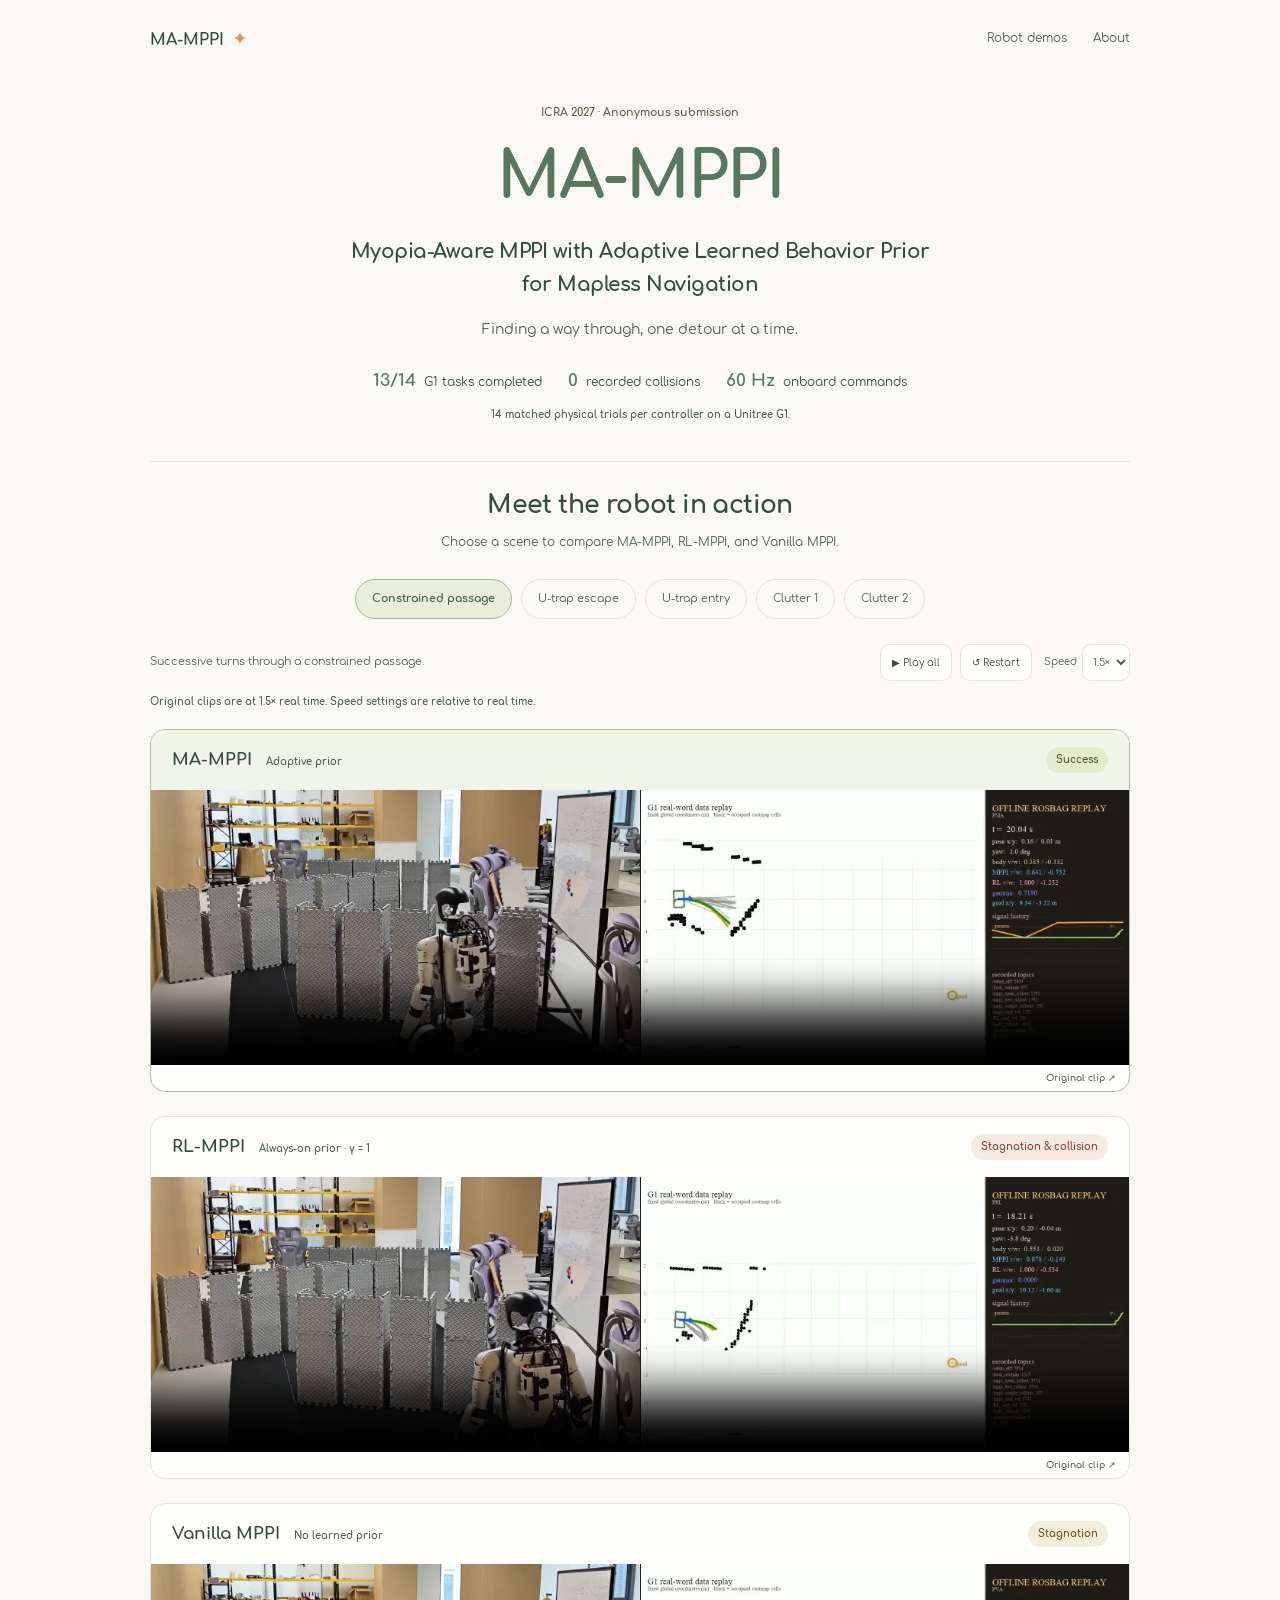
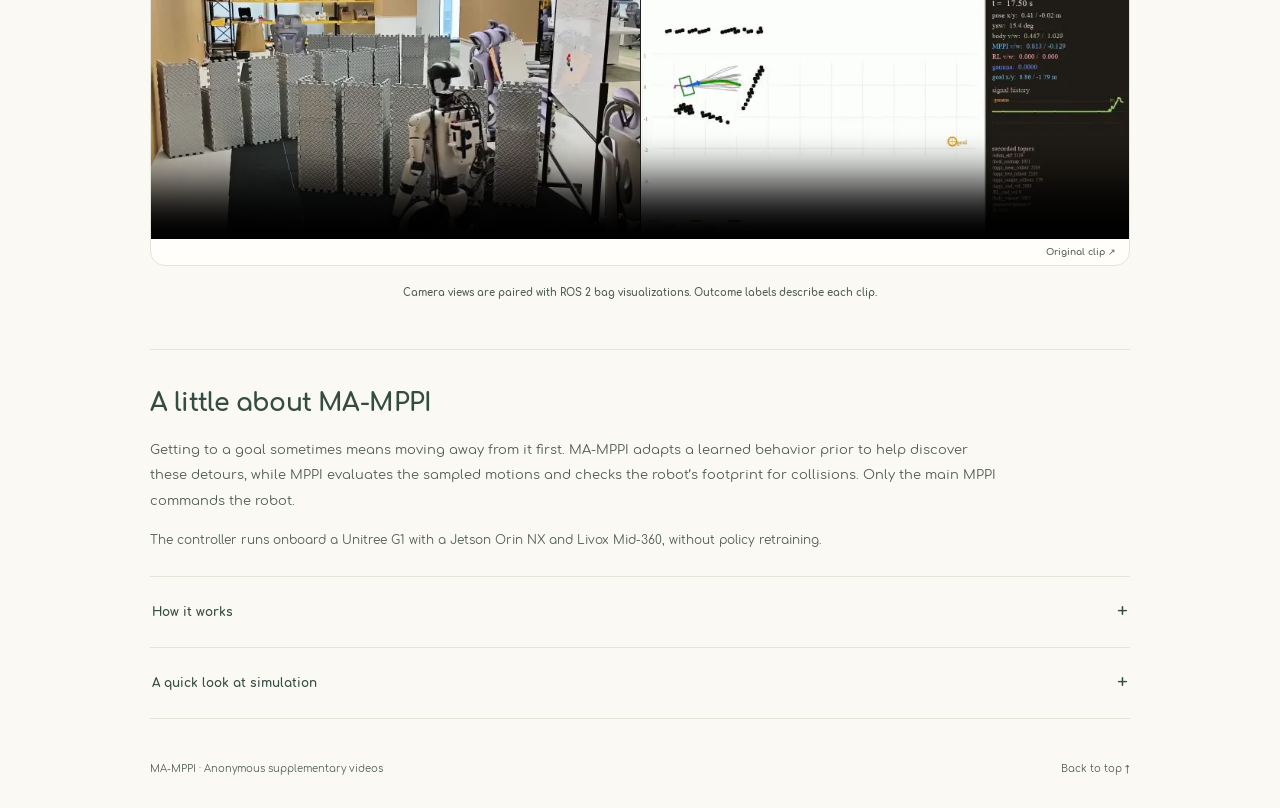
==== commit f4a626a4: "Clarify real-time video speeds and improve small-text contrast" ====
--- a/index.html
+++ b/index.html
@@ -60,15 +60,16 @@
           <button class="tool-button" id="play-all" type="button">▶ Play all</button>
           <button class="tool-button" id="restart-all" type="button" aria-label="Restart all three selected videos">↺ Restart</button>
           <label class="speed-control">Speed
-            <select id="playback-rate" aria-label="Video playback speed">
-              <option value="1">1×</option><option value="1.5">1.5×</option><option value="2">2×</option><option value="0.5">0.5×</option>
+            <select id="playback-rate" aria-label="Video speed relative to real time" aria-describedby="source-speed-note">
+              <option value="1">1×</option><option value="1.5" selected>1.5×</option><option value="2">2×</option><option value="3">3×</option>
             </select>
           </label>
         </div>
       </div>
+      <p class="source-speed-note" id="source-speed-note">Original clips are at 1.5× real time. Speed settings are relative to real time.</p>
       <div id="video-panels"></div>
       <p class="video-status" id="video-status" role="status" aria-live="polite"></p>
-      <p class="video-footnote">Camera views are paired with ROS 2 bag visualizations. Labels describe each clip; playback speed is relative to the supplied video files.</p>
+      <p class="video-footnote">Camera views are paired with ROS 2 bag visualizations. Outcome labels describe each clip.</p>
       <noscript>
         <p>Enable JavaScript to switch scenes. Direct clips:</p>
         <p><a href="HPMA.mp4">MA-MPPI passage</a> · <a href="HPRL.mp4">RL-MPPI passage</a> · <a href="HPVA.mp4">Vanilla MPPI passage</a></p>
--- a/styles.css
+++ b/styles.css
@@ -15,7 +15,7 @@
 :root {
   --background: #fbf9f4;
   --ink: #354c43;
-  --muted: #747b70;
+  --muted: #4f5e52;
   --green: #58775f;
   --soft-green: #e9f0e3;
   --line: #e4e4d9;
@@ -47,7 +47,7 @@
 .nav-links { display: flex; gap: 26px; font-size: 12px; color: var(--muted); }
 .nav-links a:hover, .nav-links a[aria-current] { color: var(--ink); }
 .intro { padding: 25px 0 37px; text-align: center; }
-.submission { font-size: 11px; color: #8c826f; }
+.submission { font-size: 11px; color: #665c49; }
 h1 { font-size: clamp(44px, 6.5vw, 65px); letter-spacing: -2px; font-weight: 700; line-height: 1.25; margin-top: 14px; color: var(--green); }
 .paper-title { max-width: 850px; margin: 17px auto 0; font-size: 20px; font-weight: 700; line-height: 1.65; letter-spacing: -.5px; }
 .intro-line { margin-top: 16px; font-size: 14px; color: var(--muted); }
@@ -59,7 +59,7 @@
 h2 { font-size: 25px; font-weight: 700; line-height: 1.5; letter-spacing: -.6px; }
 .section-heading p { font-size: 12px; color: var(--muted); margin-top: 7px; }
 .video-tabs { display: flex; justify-content: center; gap: 9px; padding: 3px 3px 9px; overflow-x: auto; scrollbar-width: thin; }
-.video-tabs button { flex-shrink: 0; padding: 10px 16px; border: 1px solid var(--line); border-radius: 22px; background: transparent; color: #6e7767; font-size: 11px; line-height: 1.6; transition: background .15s, border-color .15s; }
+.video-tabs button { flex-shrink: 0; padding: 10px 16px; border: 1px solid var(--line); border-radius: 22px; background: transparent; color: #4b5c47; font-size: 11px; line-height: 1.6; transition: background .15s, border-color .15s; }
 .video-tabs button[aria-selected="true"] { background: #e8eddd; border-color: #a5b891; color: #405d40; font-weight: 700; }
 .video-tabs button:hover:not([aria-selected="true"]) { background: #f1f0e8; }
 .video-toolbar { display: flex; align-items: center; justify-content: space-between; gap: 20px; padding: 16px 0 20px; }
@@ -69,6 +69,8 @@
 .tool-button:hover { background: var(--soft-green); }
 .speed-control { display: flex; align-items: center; gap: 5px; font-size: 10px; color: var(--muted); padding-left: 4px; }
 .speed-control select { border: 1px solid var(--line); border-radius: 9px; background: var(--white); padding: 7px 3px 7px 6px; font-size: 10px; min-height: 37px; }
+.source-speed-note { margin: -8px 0 18px; font-size: 10px; line-height: 1.8; color: var(--muted); }
+.submission, .trial-note, .source-speed-note, .method-tag, .outcome, .clip-original, .video-footnote { font-weight: 700; }
 .video-panel { display: grid; gap: 24px; }
 .video-card { min-width: 0; border: 1px solid var(--line); border-radius: 15px; background: var(--white); overflow: hidden; }
 .video-card.ours { border-color: #afbd9b; }
@@ -78,17 +80,17 @@
 .video-card h3 { font-size: 17px; line-height: 1.5; font-weight: 700; order: -1; }
 .method-tag { font-size: 10px; color: var(--muted); }
 .outcome { flex-shrink: 0; font-size: 10px; line-height: 1.6; padding: 5px 10px; border-radius: 20px; }
-.outcome.success { color: #527245; background: #e2edcf; }
-.outcome.stalled { color: #897445; background: #f5eddb; }
-.outcome.failure { color: #a06c5b; background: #f8e9e1; }
+.outcome.success { color: #3e5c32; background: #e2edcf; }
+.outcome.stalled { color: #70511d; background: #f5eddb; }
+.outcome.failure { color: #824737; background: #f8e9e1; }
 .video-card video { aspect-ratio: 32 / 9; background: #20251e; object-fit: contain; }
 .clip-original { display: block; text-align: right; padding: 5px 13px; font-size: 9px; color: var(--muted); }
 .clip-original:hover { text-decoration: underline; color: var(--ink); }
 .video-status:empty { display: none; }
-.video-status { margin-top: 16px; color: #a0644f; font-size: 12px; }
+.video-status { margin-top: 16px; color: #824737; font-size: 12px; }
 .video-footnote { max-width: 850px; font-size: 10px; line-height: 1.8; color: var(--muted); margin: 18px auto 0; text-align: center; }
 .about-section { border-top: 1px solid var(--line); margin-top: 47px; padding: 35px 0 25px; }
-.about-section > p { max-width: 850px; font-size: 13px; line-height: 1.95; margin-top: 15px; color: #727c6e; }
+.about-section > p { max-width: 850px; font-size: 13px; line-height: 1.95; margin-top: 15px; color: var(--muted); }
 .about-section .about-hardware { font-size: 12px; margin-bottom: 24px; }
 .more-detail { border-top: 1px solid var(--line); }
 .more-detail:last-child { border-bottom: 1px solid var(--line); }
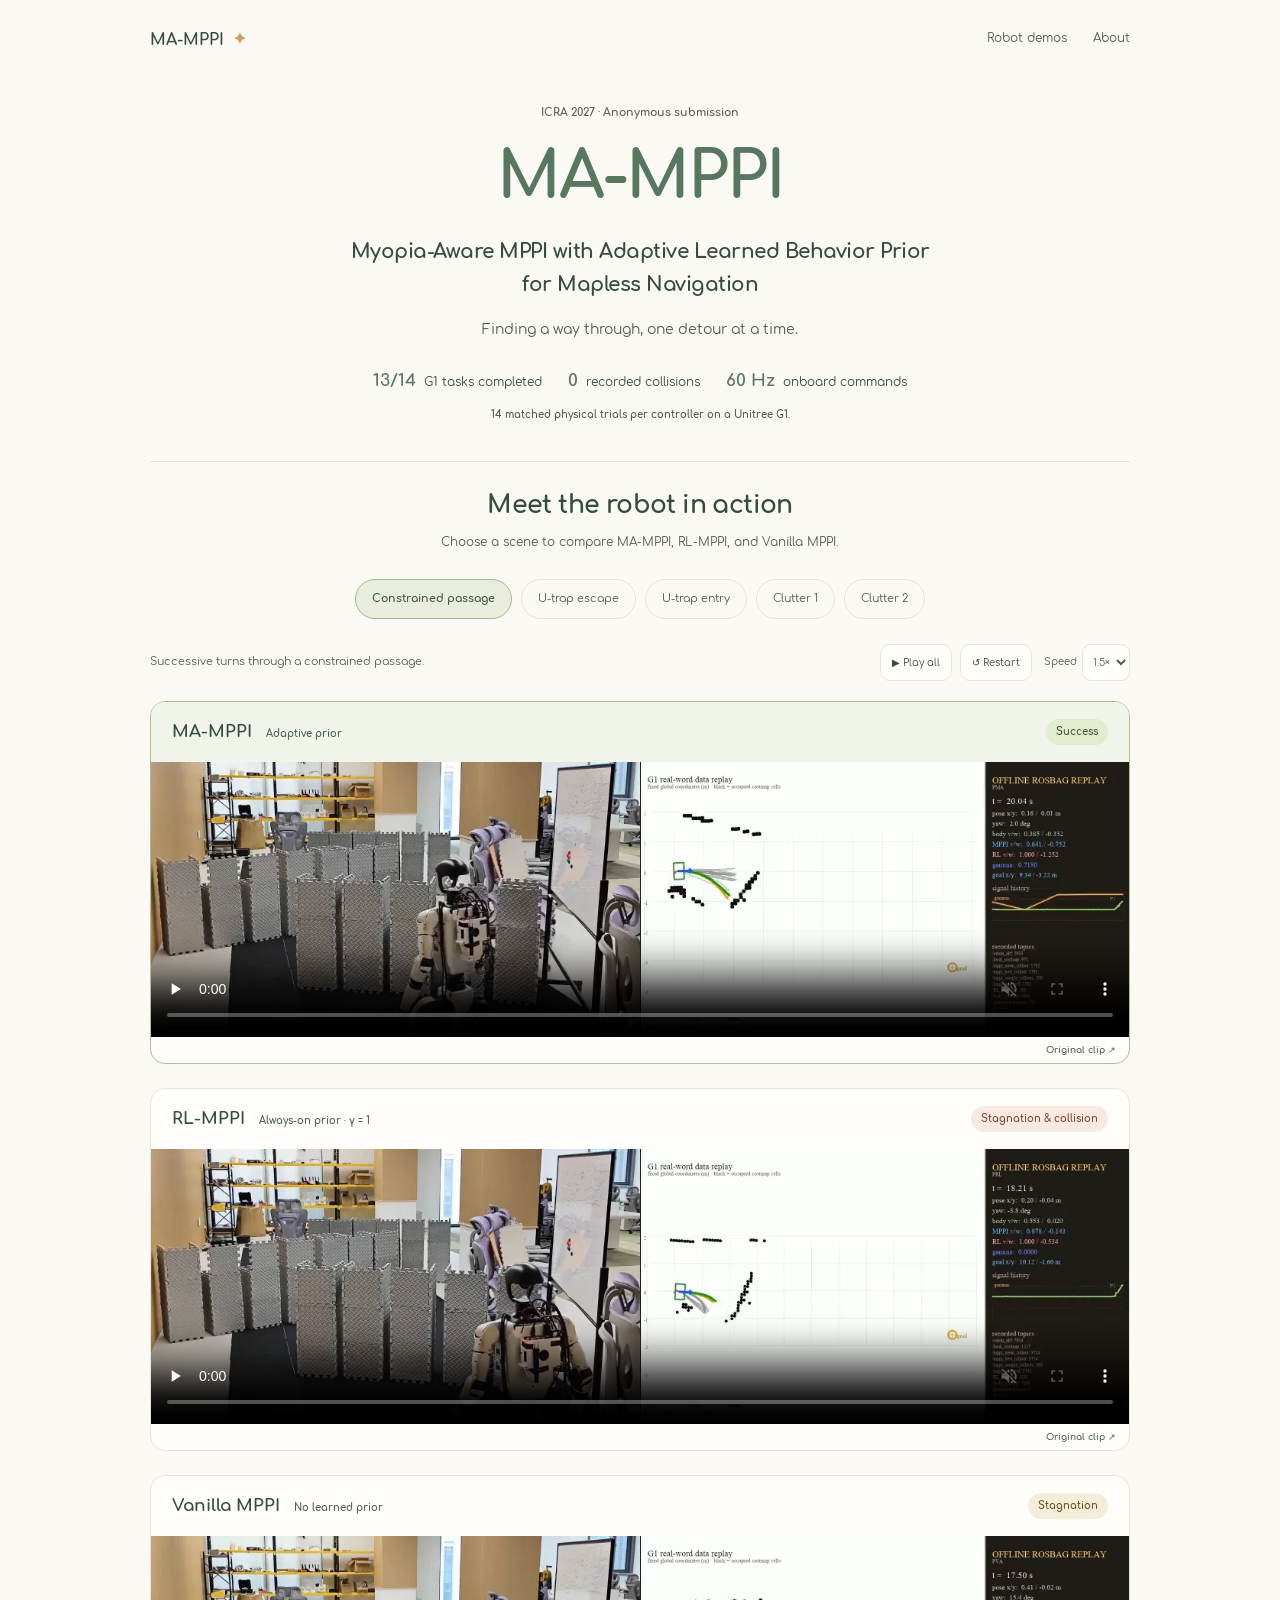
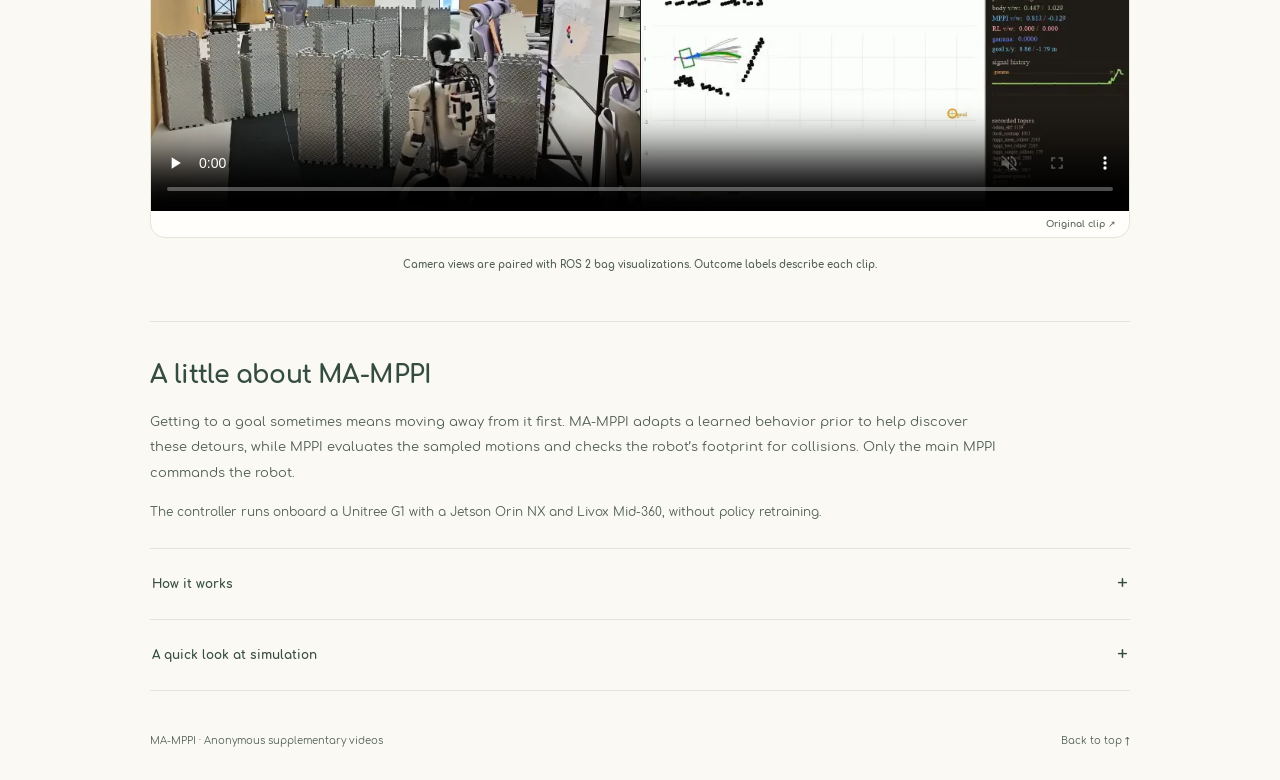
==== commit cc9fbe8e: "Update index.html" ====
--- a/index.html
+++ b/index.html
@@ -66,7 +66,6 @@
           </label>
         </div>
       </div>
-      <p class="source-speed-note" id="source-speed-note">Original clips are at 1.5× real time. Speed settings are relative to real time.</p>
       <div id="video-panels"></div>
       <p class="video-status" id="video-status" role="status" aria-live="polite"></p>
       <p class="video-footnote">Camera views are paired with ROS 2 bag visualizations. Outcome labels describe each clip.</p>
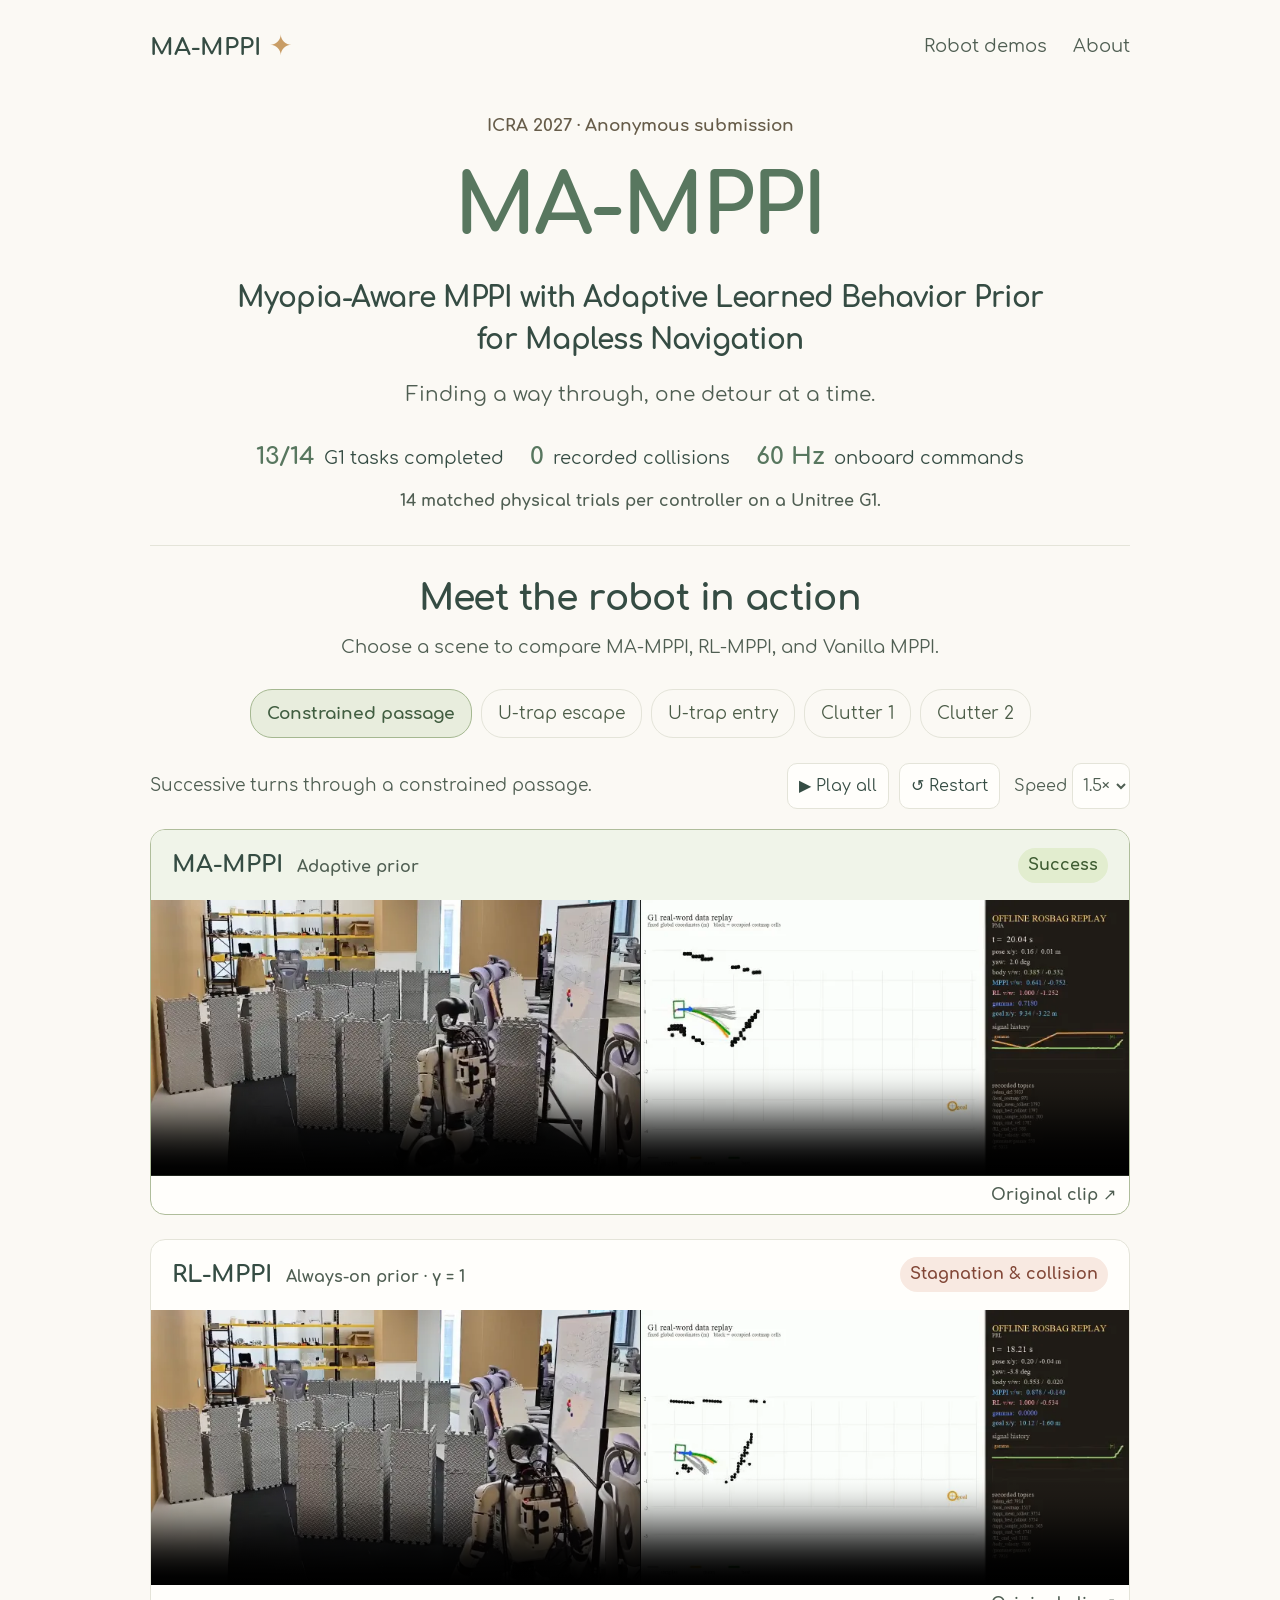
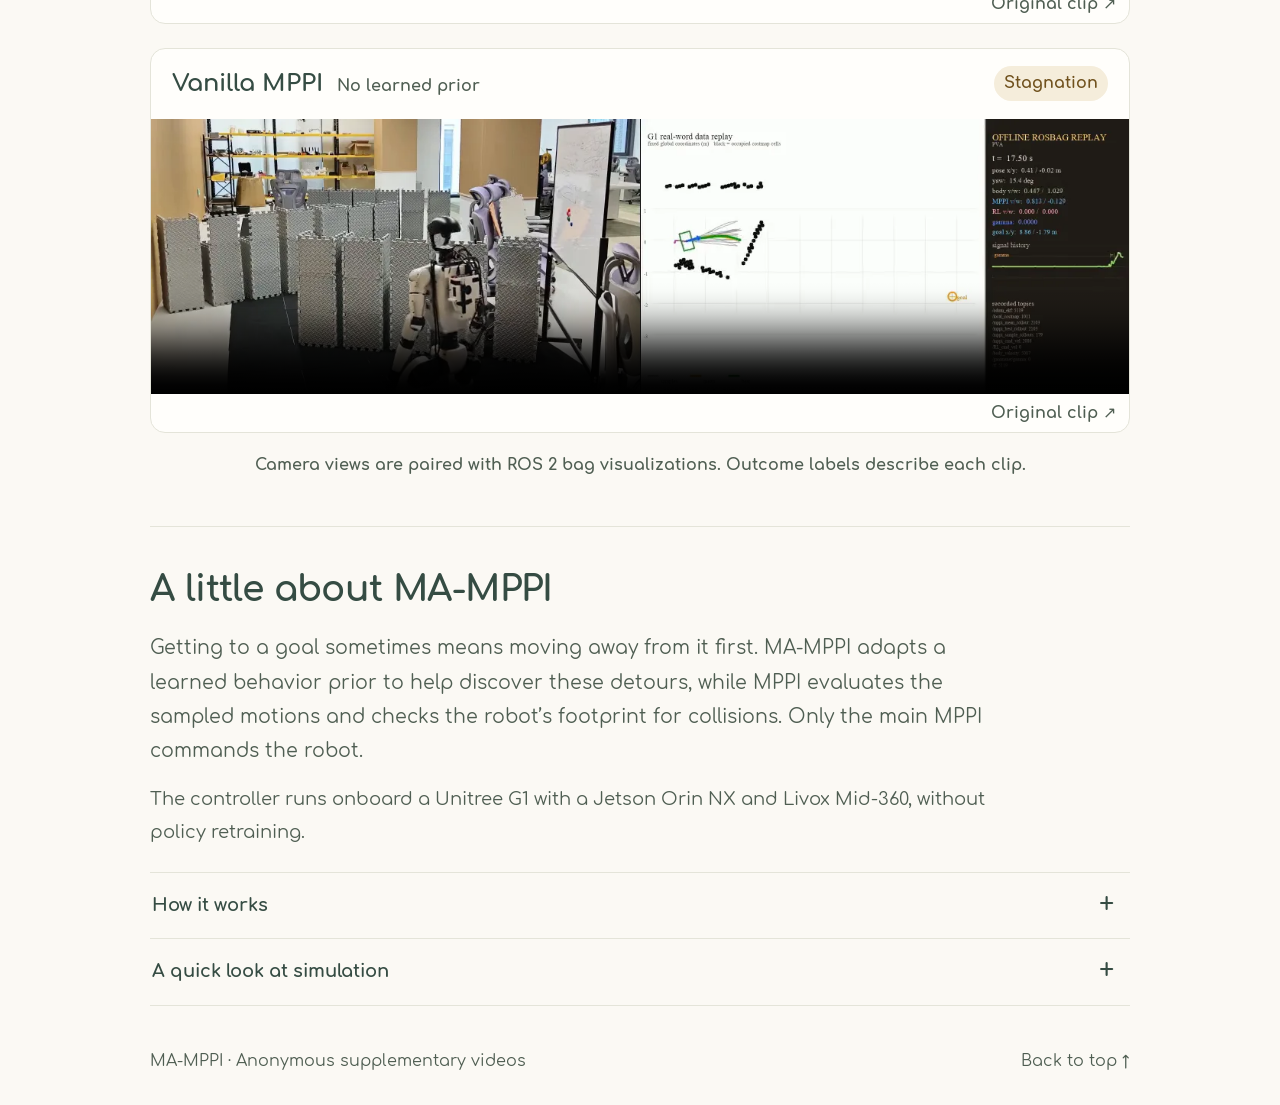
==== commit 69e71833: "Version stylesheet URL to bypass stale anonymous-site caches" ====
--- a/index.html
+++ b/index.html
@@ -15,7 +15,7 @@
   <link rel="icon" href="assets/favicon.svg" type="image/svg+xml">
   <link rel="preload" href="assets/fonts/Comfortaa-Regular.ttf" as="font" type="font/ttf" crossorigin>
   <link rel="preload" href="assets/fonts/Comfortaa-Bold.ttf" as="font" type="font/ttf" crossorigin>
-  <link rel="stylesheet" href="styles.css">
+  <link rel="stylesheet" href="styles.css?v=a610b68">
   <script src="app.js" defer></script>
 </head>
 <body>
--- a/styles.css
+++ b/styles.css
@@ -28,7 +28,7 @@
 }
 * { box-sizing: border-box; }
 html { scroll-behavior: smooth; scroll-padding-top: 24px; }
-body { margin: 0; font-size: 14px; line-height: 1.8; -webkit-font-smoothing: antialiased; }
+body { margin: 0; font-size: 20px; line-height: 1.75; -webkit-font-smoothing: antialiased; }
 h1, h2, h3, p, figure { margin: 0; }
 a { color: inherit; text-decoration: none; }
 button, select { font: inherit; color: inherit; }
@@ -41,77 +41,78 @@
 .container { width: min(980px, calc(100% - 64px)); margin-inline: auto; }
 .skip-link { position: fixed; top: -100px; left: 16px; z-index: 30; padding: 10px 16px; border-radius: 10px; background: var(--ink); color: white; }
 .skip-link:focus-visible { top: 10px; }
-.site-header { display: flex; justify-content: space-between; align-items: center; gap: 24px; padding-block: 22px; }
-.brand { font-size: 16px; font-weight: 700; }
-.brand span { color: #c99d65; font-size: 19px; margin-left: 8px; }
-.nav-links { display: flex; gap: 26px; font-size: 12px; color: var(--muted); }
+.site-header { display: flex; flex-wrap: wrap; justify-content: space-between; align-items: center; gap: 24px; padding-block: 22px; }
+.brand { font-size: 24px; font-weight: 700; }
+.brand span { color: #c99d65; font-size: 28px; margin-left: 8px; }
+.nav-links { display: flex; gap: 26px; font-size: 18px; color: var(--muted); }
 .nav-links a:hover, .nav-links a[aria-current] { color: var(--ink); }
-.intro { padding: 25px 0 37px; text-align: center; }
-.submission { font-size: 11px; color: #665c49; }
-h1 { font-size: clamp(44px, 6.5vw, 65px); letter-spacing: -2px; font-weight: 700; line-height: 1.25; margin-top: 14px; color: var(--green); }
-.paper-title { max-width: 850px; margin: 17px auto 0; font-size: 20px; font-weight: 700; line-height: 1.65; letter-spacing: -.5px; }
-.intro-line { margin-top: 16px; font-size: 14px; color: var(--muted); }
-.hardware-highlights { display: flex; justify-content: center; flex-wrap: wrap; gap: 14px 26px; margin-top: 24px; font-size: 12px; }
-.hardware-highlights strong { font-size: 17px; color: var(--green); margin-right: 4px; }
-.trial-note { font-size: 10px; color: var(--muted); margin-top: 9px; }
+.intro { padding: 18px 0 30px; text-align: center; }
+.submission { font-size: 17px; color: #665c49; }
+h1 { font-size: clamp(60px, 8vw, 84px); letter-spacing: -2px; font-weight: 700; line-height: 1.25; margin-top: 14px; color: var(--green); }
+.paper-title { max-width: 850px; margin: 17px auto 0; font-size: 28px; font-weight: 700; line-height: 1.5; letter-spacing: -.5px; }
+.intro-line { margin-top: 16px; font-size: 20px; color: var(--muted); }
+.hardware-highlights { display: flex; justify-content: center; flex-wrap: wrap; gap: 14px 26px; margin-top: 24px; font-size: 18px; }
+.hardware-highlights strong { font-size: 24px; color: var(--green); margin-right: 4px; }
+.trial-note { font-size: 16px; color: var(--muted); margin-top: 9px; }
 .video-section { padding: 25px 0 0; border-top: 1px solid var(--line); }
 .section-heading { text-align: center; margin-bottom: 23px; }
-h2 { font-size: 25px; font-weight: 700; line-height: 1.5; letter-spacing: -.6px; }
-.section-heading p { font-size: 12px; color: var(--muted); margin-top: 7px; }
-.video-tabs { display: flex; justify-content: center; gap: 9px; padding: 3px 3px 9px; overflow-x: auto; scrollbar-width: thin; }
-.video-tabs button { flex-shrink: 0; padding: 10px 16px; border: 1px solid var(--line); border-radius: 22px; background: transparent; color: #4b5c47; font-size: 11px; line-height: 1.6; transition: background .15s, border-color .15s; }
+h2 { font-size: 36px; font-weight: 700; line-height: 1.5; letter-spacing: -.6px; }
+.section-heading p { font-size: 18px; color: var(--muted); margin-top: 7px; }
+.video-tabs { display: flex; justify-content: safe center; gap: 9px; padding: 3px 3px 9px; overflow-x: auto; scrollbar-width: thin; }
+.video-tabs button { flex-shrink: 0; padding: 10px 16px; border: 1px solid var(--line); border-radius: 22px; background: transparent; color: #4b5c47; font-size: 17px; line-height: 1.6; transition: background .15s, border-color .15s; }
 .video-tabs button[aria-selected="true"] { background: #e8eddd; border-color: #a5b891; color: #405d40; font-weight: 700; }
 .video-tabs button:hover:not([aria-selected="true"]) { background: #f1f0e8; }
 .video-toolbar { display: flex; align-items: center; justify-content: space-between; gap: 20px; padding: 16px 0 20px; }
-.video-toolbar > p { color: var(--muted); font-size: 11px; line-height: 1.7; max-width: 510px; }
-.video-tools { display: flex; align-items: center; gap: 8px; flex-shrink: 0; }
-.tool-button { padding: 8px 11px; min-height: 37px; border: 1px solid var(--line); border-radius: 10px; background: var(--white); font-size: 10px; line-height: 1.5; white-space: nowrap; }
+.video-toolbar > p { color: var(--muted); font-size: 17px; line-height: 1.65; max-width: 510px; min-width: 0; }
+.video-tools { display: flex; align-items: center; flex-wrap: wrap; gap: 10px; flex-shrink: 0; max-width: 100%; }
+.tool-button { padding: 8px 11px; min-height: 46px; border: 1px solid var(--line); border-radius: 10px; background: var(--white); font-size: 16px; line-height: 1.5; white-space: nowrap; }
 .tool-button:hover { background: var(--soft-green); }
-.speed-control { display: flex; align-items: center; gap: 5px; font-size: 10px; color: var(--muted); padding-left: 4px; }
-.speed-control select { border: 1px solid var(--line); border-radius: 9px; background: var(--white); padding: 7px 3px 7px 6px; font-size: 10px; min-height: 37px; }
-.source-speed-note { margin: -8px 0 18px; font-size: 10px; line-height: 1.8; color: var(--muted); }
+.speed-control { display: flex; align-items: center; gap: 5px; font-size: 16px; color: var(--muted); padding-left: 4px; }
+.speed-control select { border: 1px solid var(--line); border-radius: 9px; background: var(--white); padding: 7px 3px 7px 6px; font-size: 16px; min-height: 46px; }
+.source-speed-note { margin: -8px 0 18px; font-size: 16px; line-height: 1.8; color: var(--muted); }
 .submission, .trial-note, .source-speed-note, .method-tag, .outcome, .clip-original, .video-footnote { font-weight: 700; }
 .video-panel { display: grid; gap: 24px; }
 .video-card { min-width: 0; border: 1px solid var(--line); border-radius: 15px; background: var(--white); overflow: hidden; }
 .video-card.ours { border-color: #afbd9b; }
-.video-card figcaption { display: flex; align-items: center; justify-content: space-between; gap: 20px; padding: 17px 21px; }
+.video-card figcaption { display: flex; flex-wrap: wrap; align-items: center; justify-content: space-between; gap: 20px; padding: 17px 21px; }
 .video-card.ours figcaption { background: #f0f4e9; }
-.video-card figcaption > div { display: flex; align-items: baseline; gap: 14px; min-width: 0; }
-.video-card h3 { font-size: 17px; line-height: 1.5; font-weight: 700; order: -1; }
-.method-tag { font-size: 10px; color: var(--muted); }
-.outcome { flex-shrink: 0; font-size: 10px; line-height: 1.6; padding: 5px 10px; border-radius: 20px; }
+.video-card figcaption > div { display: flex; flex-wrap: wrap; align-items: baseline; gap: 14px; min-width: 0; }
+.video-card h3 { font-size: 24px; line-height: 1.5; font-weight: 700; order: -1; }
+.method-tag { font-size: 16px; color: var(--muted); }
+.outcome { flex-shrink: 0; max-width: 100%; font-size: 16px; line-height: 1.6; padding: 5px 10px; border-radius: 20px; }
 .outcome.success { color: #3e5c32; background: #e2edcf; }
 .outcome.stalled { color: #70511d; background: #f5eddb; }
 .outcome.failure { color: #824737; background: #f8e9e1; }
 .video-card video { aspect-ratio: 32 / 9; background: #20251e; object-fit: contain; }
-.clip-original { display: block; text-align: right; padding: 5px 13px; font-size: 9px; color: var(--muted); }
+.clip-original { display: block; text-align: right; padding: 5px 13px; font-size: 16px; color: var(--muted); }
 .clip-original:hover { text-decoration: underline; color: var(--ink); }
 .video-status:empty { display: none; }
-.video-status { margin-top: 16px; color: #824737; font-size: 12px; }
-.video-footnote { max-width: 850px; font-size: 10px; line-height: 1.8; color: var(--muted); margin: 18px auto 0; text-align: center; }
+.video-status { margin-top: 16px; color: #824737; font-size: 18px; }
+.video-footnote { max-width: 850px; font-size: 16px; line-height: 1.8; color: var(--muted); margin: 18px auto 0; text-align: center; }
 .about-section { border-top: 1px solid var(--line); margin-top: 47px; padding: 35px 0 25px; }
-.about-section > p { max-width: 850px; font-size: 13px; line-height: 1.95; margin-top: 15px; color: var(--muted); }
-.about-section .about-hardware { font-size: 12px; margin-bottom: 24px; }
+.about-section > p { max-width: 850px; font-size: 19px; line-height: 1.8; margin-top: 15px; color: var(--muted); }
+.about-section .about-hardware { font-size: 18px; margin-bottom: 24px; }
 .more-detail { border-top: 1px solid var(--line); }
 .more-detail:last-child { border-bottom: 1px solid var(--line); }
-.more-detail summary { display: flex; align-items: center; justify-content: space-between; gap: 20px; padding: 17px 2px; cursor: pointer; list-style: none; font-size: 12px; font-weight: 700; }
+.more-detail summary { display: flex; align-items: center; justify-content: space-between; gap: 20px; padding: 17px 16px 17px 2px; cursor: pointer; list-style: none; font-size: 18px; font-weight: 700; }
 .more-detail summary::-webkit-details-marker { display: none; }
-.more-detail summary > span { font-size: 20px; font-weight: 400; }
+.more-detail summary > span { font-size: 28px; font-weight: 400; line-height: 1; flex-shrink: 0; }
 .more-detail[open] summary > span { transform: rotate(45deg); }
 .detail-content { padding: 0 0 20px; }
-.detail-content > p { font-size: 12px; color: var(--muted); max-width: 840px; margin-bottom: 17px; line-height: 1.9; }
+.detail-content > p { font-size: 18px; color: var(--muted); max-width: 840px; margin-bottom: 17px; line-height: 1.8; }
 .zoom-link { display: block; background: white; padding: 15px; border: 1px solid var(--line); border-radius: 12px; cursor: zoom-in; }
-.detail-content .figure-hint { font-size: 10px; margin: 8px 0 0; text-align: center; }
-.site-footer { display: flex; justify-content: space-between; align-items: center; gap: 20px; padding: 16px 0 30px; font-size: 10px; color: var(--muted); }
+.detail-content .figure-hint { font-size: 16px; margin: 8px 0 0; text-align: center; }
+.site-footer { display: flex; flex-wrap: wrap; justify-content: space-between; align-items: center; gap: 20px; padding: 16px 0 30px; font-size: 16px; color: var(--muted); }
 .site-footer a { white-space: nowrap; }
 .media-dialog { position: fixed; padding: 0; border: 1px solid var(--line); border-radius: 15px; background: var(--background); width: min(1400px, 94vw); max-width: 94vw; max-height: 93dvh; color: var(--ink); overflow: hidden; box-shadow: 0 20px 100px #17251c44; }
+.media-dialog[open] { display: flex; flex-direction: column; }
 .media-dialog::backdrop { background: #27392cd9; }
-.dialog-toolbar { display: flex; justify-content: space-between; align-items: center; gap: 24px; padding: 15px 20px; border-bottom: 1px solid var(--line); }
-.dialog-toolbar > p { font-size: 11px; line-height: 1.8; }
+.dialog-toolbar { display: flex; flex-shrink: 0; justify-content: space-between; align-items: center; gap: 24px; padding: 15px 20px; border-bottom: 1px solid var(--line); }
+.dialog-toolbar > p { font-size: 17px; line-height: 1.8; }
 .dialog-toolbar > div { display: flex; align-items: center; gap: 18px; flex-shrink: 0; }
-.dialog-toolbar a { font-size: 10px; }
-.dialog-toolbar button { width: 36px; height: 36px; border: 1px solid var(--line); border-radius: 10px; background: var(--white); font-size: 16px; }
-.dialog-content { overflow: auto; max-height: calc(93dvh - 105px); padding: 18px; background: white; }
+.dialog-toolbar a { font-size: 16px; }
+.dialog-toolbar button { width: 46px; height: 46px; border: 1px solid var(--line); border-radius: 10px; background: var(--white); font-size: 24px; }
+.dialog-content { overflow: auto; min-height: 0; padding: 18px; background: white; }
 .dialog-content img { max-width: 100%; width: auto; height: auto; margin: auto; cursor: zoom-in; }
 .dialog-content img.full-resolution { max-width: none; cursor: zoom-out; }
 .modal-open { overflow: hidden; }
@@ -120,7 +121,7 @@
 @media (max-width: 800px) {
   .container { width: calc(100% - 44px); }
   .intro { padding-top: 18px; }
-  .paper-title { font-size: 18px; }
+  .paper-title { font-size: 26px; }
   .desktop-break { display: none; }
   .video-tabs { justify-content: flex-start; }
   .video-toolbar { align-items: flex-start; flex-direction: column; gap: 10px; padding-top: 12px; }
@@ -131,48 +132,48 @@
 @media (max-width: 500px) {
   .container { width: calc(100% - 30px); }
   .site-header { padding-block: 17px; gap: 14px; }
-  .brand { font-size: 14px; }
-  .brand span { font-size: 16px; margin-left: 5px; }
-  .nav-links { gap: 17px; font-size: 10px; }
+  .brand { font-size: 20px; }
+  .brand span { font-size: 24px; margin-left: 5px; }
+  .nav-links { gap: 17px; font-size: 16px; }
   .intro { padding: 16px 0 28px; }
-  .submission { font-size: 9px; }
-  h1 { font-size: 44px; letter-spacing: -1.8px; margin-top: 15px; }
-  .paper-title { font-size: 15px; line-height: 1.75; margin-top: 14px; letter-spacing: -.2px; }
-  .intro-line { font-size: 11px; margin-top: 15px; }
-  .hardware-highlights { display: grid; grid-template-columns: 1fr 1fr 1fr; gap: 10px; font-size: 9px; line-height: 1.6; margin-top: 22px; }
-  .hardware-highlights strong { display: block; font-size: 19px; margin-right: 0; margin-bottom: 4px; }
-  .trial-note { font-size: 8px; line-height: 1.7; margin-top: 11px; }
+  .submission { font-size: 16px; }
+  h1 { font-size: 60px; letter-spacing: -1.8px; margin-top: 15px; }
+  .paper-title { font-size: 22px; line-height: 1.55; margin-top: 14px; letter-spacing: -.2px; }
+  .intro-line { font-size: 17px; margin-top: 15px; }
+  .hardware-highlights { display: grid; grid-template-columns: repeat(3, minmax(0, 1fr)); gap: 6px; font-size: 16px; line-height: 1.6; margin-top: 22px; }
+  .hardware-highlights strong { display: block; font-size: 28px; margin-right: 0; margin-bottom: 4px; }
+  .trial-note { font-size: 16px; line-height: 1.7; margin-top: 11px; }
   .video-section { padding-top: 22px; }
-  h2 { font-size: 21px; letter-spacing: -.6px; }
+  h2 { font-size: 30px; letter-spacing: -.6px; }
   .section-heading { margin-bottom: 16px; }
-  .section-heading p { font-size: 10px; line-height: 1.8; margin: 6px auto 0; max-width: 310px; }
+  .section-heading p { font-size: 16px; line-height: 1.8; margin: 6px auto 0; max-width: 310px; }
   .video-tabs { gap: 7px; padding-bottom: 8px; margin-right: -15px; padding-right: 15px; }
-  .video-tabs button { padding: 9px 13px; font-size: 10px; }
-  .video-toolbar > p { font-size: 10px; }
+  .video-tabs button { padding: 9px 13px; font-size: 16px; }
+  .video-toolbar > p { font-size: 16px; }
   .video-tools { gap: 7px; }
-  .tool-button, .speed-control, .speed-control select { font-size: 10px; }
+  .tool-button, .speed-control, .speed-control select { font-size: 16px; }
   .video-panel { gap: 18px; }
   .video-card { border-radius: 12px; }
   .video-card figcaption { padding: 12px; gap: 8px; }
   .video-card figcaption > div { flex-direction: column; gap: 3px; align-items: flex-start; }
-  .video-card h3 { font-size: 14px; }
-  .method-tag { font-size: 8px; line-height: 1.6; }
-  .outcome { font-size: 8px; padding: 4px 7px; max-width: 128px; }
-  .clip-original { font-size: 8px; padding: 5px 10px; }
-  .video-footnote { font-size: 9px; margin-top: 16px; }
+  .video-card h3 { font-size: 20px; }
+  .method-tag { font-size: 16px; line-height: 1.6; }
+  .outcome { font-size: 16px; padding: 5px 10px; max-width: 100%; }
+  .clip-original { font-size: 16px; padding: 5px 10px; }
+  .video-footnote { font-size: 16px; margin-top: 16px; }
   .about-section { margin-top: 34px; padding-top: 28px; }
-  .about-section > p { font-size: 12px; }
-  .about-section .about-hardware { font-size: 11px; }
-  .more-detail summary { font-size: 11px; padding-block: 14px; }
-  .detail-content > p { font-size: 11px; }
+  .about-section > p { font-size: 18px; }
+  .about-section .about-hardware { font-size: 17px; }
+  .more-detail summary { font-size: 17px; padding-block: 14px; }
+  .detail-content > p { font-size: 17px; }
   .zoom-link { padding: 8px; border-radius: 9px; }
-  .site-footer { font-size: 8px; gap: 18px; align-items: baseline; }
-  .site-footer p { max-width: 230px; }
+  .site-footer { font-size: 16px; gap: 18px; align-items: baseline; }
+  .site-footer p { max-width: 100%; }
   .dialog-toolbar { padding: 12px; align-items: flex-start; gap: 12px; }
-  .dialog-toolbar > p { font-size: 9px; }
+  .dialog-toolbar > p { font-size: 16px; }
   .dialog-toolbar a { display: none; }
-  .dialog-toolbar button { width: 32px; height: 32px; }
-  .dialog-content { padding: 9px; max-height: calc(93dvh - 130px); }
+  .dialog-toolbar button { width: 44px; height: 44px; }
+  .dialog-content { padding: 9px; }
 }
 @media (prefers-reduced-motion: reduce) {
   html { scroll-behavior: auto; }
